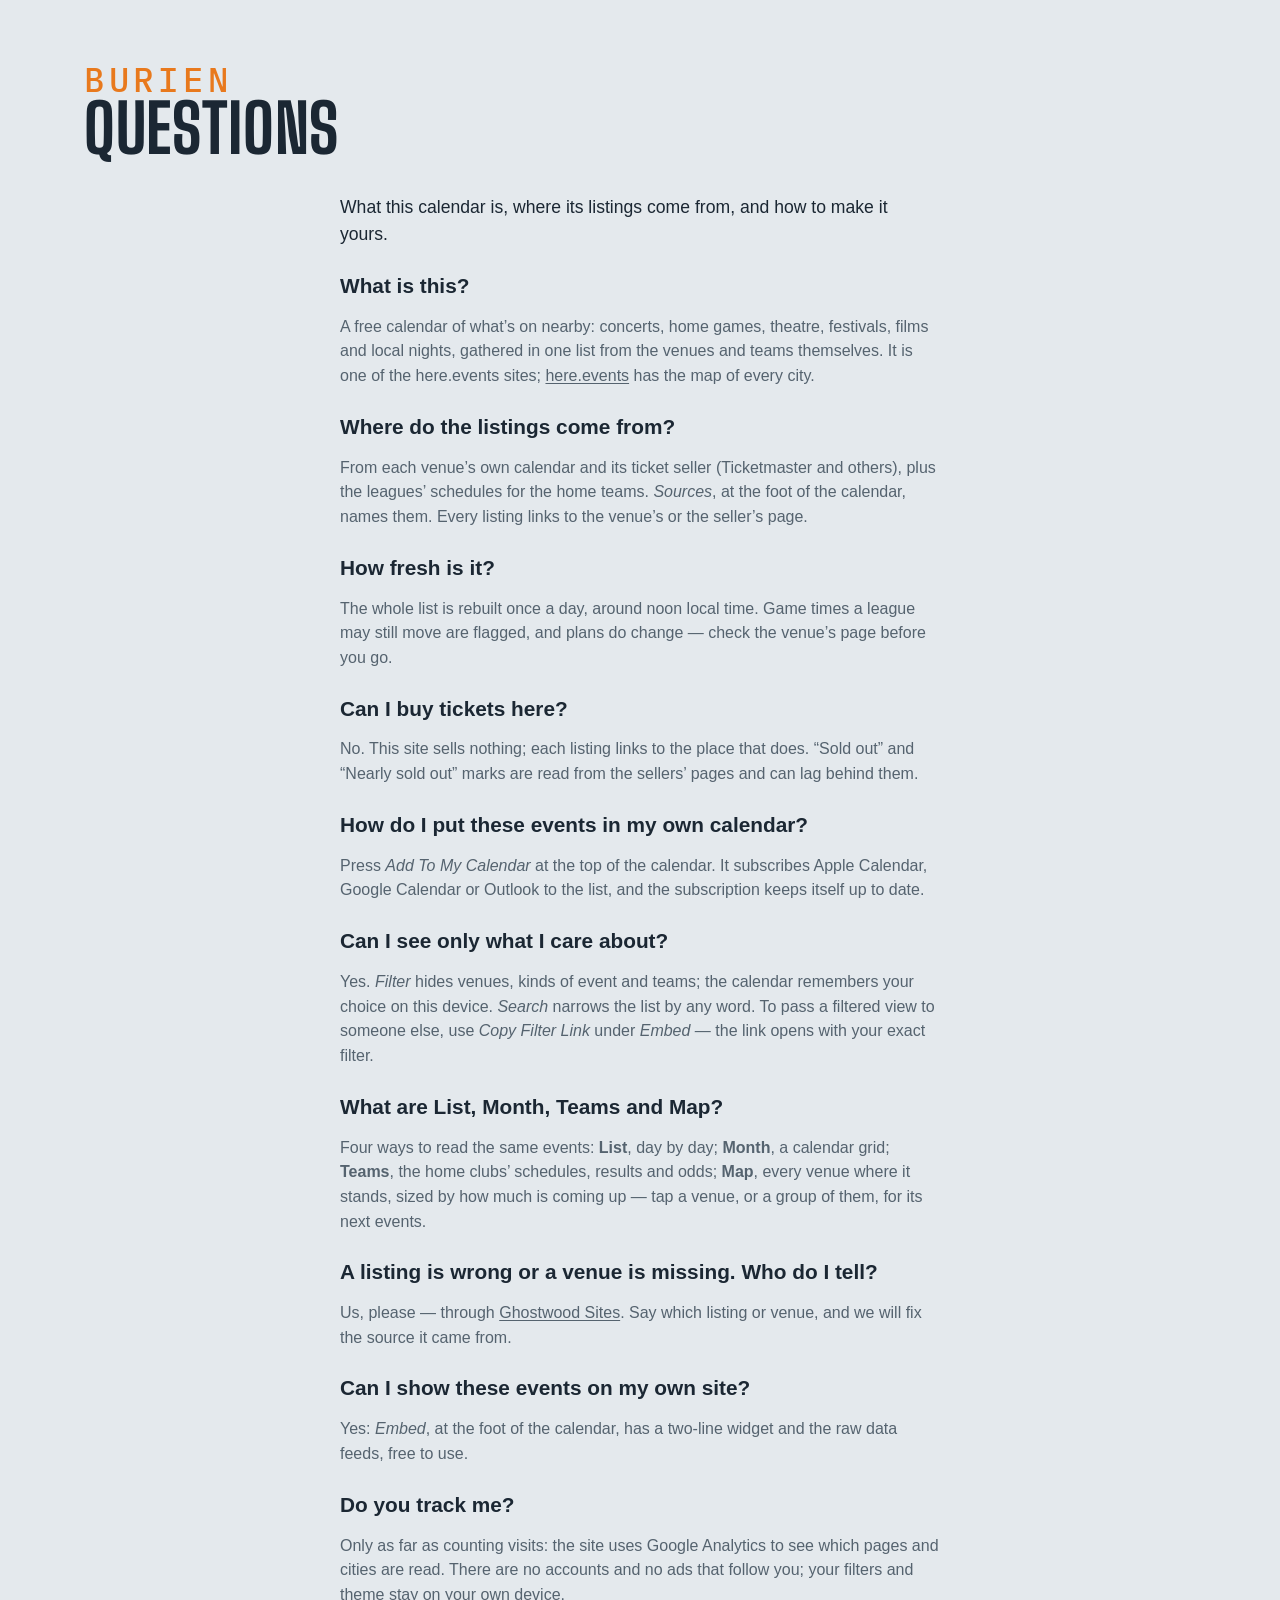
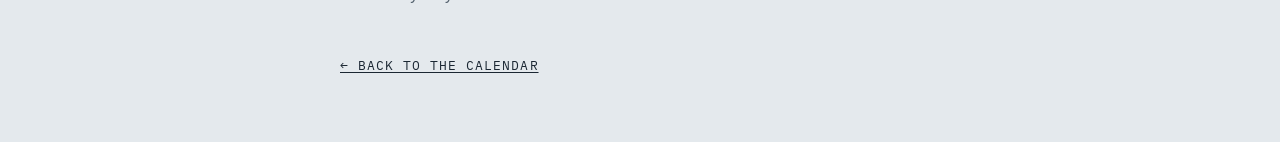
==== site/faq.html @ 34337183 "Shared sync: map grouping, FAQ page, Ticketmaster reads that fail keep the last rows From lqa 2fbcbc" ====
<!DOCTYPE html>
<html lang="en">
<head>
<meta charset="utf-8">
<meta name="viewport" content="width=device-width, initial-scale=1, viewport-fit=cover">
<meta name="theme-color" media="(prefers-color-scheme: light)" content="#edf1f4">
<meta name="theme-color" media="(prefers-color-scheme: dark)" content="#141a20">
<script>
  try {
    var t = localStorage.getItem('lqa-theme');
    var PHONE = '(max-width: 640px), (pointer: coarse) and (max-height: 500px)';
    if ((t === 'light' || t === 'dark') && !matchMedia(PHONE).matches) document.documentElement.dataset.theme = t;
  } catch (e) { /* no storage — system it is */ }
</script>
<title>Questions — here.events</title>
<meta name="description" content="Questions about this events calendar: where the listings come from, how fresh they are, and how to put them in your own calendar.">
<link rel="icon" href="favicon.svg" type="image/svg+xml">
<link rel="preconnect" href="https://fonts.googleapis.com">
<link rel="preconnect" href="https://fonts.gstatic.com" crossorigin>
<link href="https://fonts.googleapis.com/css2?family=Big+Shoulders:opsz,wght@10..72,500;10..72,700&family=IBM+Plex+Mono:wght@400;500&display=swap" rel="stylesheet">
<link rel="stylesheet" href="styles.css?v=__V__">
<script src="city.js?v=__V__"></script>
</head>
<body>

<!-- the Ghostwood Labs mark, drawn once; the masthead and the footer <use> it -->
<svg width="0" height="0" style="position:absolute" aria-hidden="true">
  <symbol id="gw-mark" viewBox="0 0 576 576">
    <g fill="none" stroke="currentColor" stroke-width="24" stroke-linecap="round" stroke-linejoin="round">
      <path d="M300.19 51.03A26 26 0 0 1 275.81 51.03L235.63 29.71A26 26 0 0 0 210.57 30.08L103.63 91.02A26 26 0 0 0 90.5 113.61L90.5 161.4A26 26 0 0 1 77.38 183.98L39.62 205.52A26 26 0 0 0 26.5 228.1L26.5 347.9A26 26 0 0 0 39.62 370.48L77.38 392.02A26 26 0 0 1 90.5 414.6L90.5 462.39A26 26 0 0 0 103.63 484.98L210.57 545.92A26 26 0 0 0 235.63 546.29L275.81 524.97A26 26 0 0 1 300.19 524.97L340.37 546.29A26 26 0 0 0 365.43 545.92L472.37 484.98A26 26 0 0 0 485.5 462.39L485.5 414.6A26 26 0 0 1 498.62 392.02L536.38 370.48A26 26 0 0 0 549.5 347.9L549.5 228.1A26 26 0 0 0 536.38 205.52L498.62 183.98A26 26 0 0 1 485.5 161.4L485.5 113.61A26 26 0 0 0 472.37 91.02L365.43 30.08A26 26 0 0 0 340.37 29.71L300.19 51.03Z"/>
      <path d="M288 57.5L288 177.5"/>
      <path d="M288 518.5L288 403.5"/>
      <path d="M90.5 176.5L144.63 204.58A26 26 0 0 0 169.19 204.26L209.58 181.92A26 26 0 0 0 223 159.17L223 101.5L158.5 137.5"/>
      <path d="M485.5 176.5L431.37 204.58A26 26 0 0 1 406.81 204.26L366.42 181.92A26 26 0 0 1 353 159.17L353 101.5L417.5 137.5"/>
      <path d="M157 211L157 287.5"/>
      <path d="M419 211L419 287.5"/>
      <path d="M90.5 399.5L144.63 371.42A26 26 0 0 1 169.19 371.74L209.58 394.08A26 26 0 0 1 223 416.83L223 474.5L158.5 438.5"/>
      <path d="M485.5 399.5L431.37 371.42A26 26 0 0 0 406.81 371.74L366.42 394.08A26 26 0 0 0 353 416.83L353 474.5L417.5 438.5"/>
      <path d="M26.5 288L92 325.5L92 250.5"/>
      <path d="M549.5 288L484 325.5L484 250.5"/>
    </g>
  </symbol>
</svg>

<!-- The FAQ (Steve, 2026-10-28, queued "creating a FAQ page"): one shared page for
     every city; the city's name comes from its own city.js, so nothing here names a
     place. Styled by .ad-page in styles.css, like Advertise. -->
<header class="masthead">
  <div class="masthead-text">
    <p class="eyebrow" id="faqCity">here.events</p>
    <h1>Questions</h1>
  </div>
</header>
<main class="ad-page faq-page">
  <p class="ad-lead">What this calendar is, where its listings come from, and how to make it yours.</p>

  <h2>What is this?</h2>
  <p>A free calendar of what’s on nearby: concerts, home games, theatre, festivals, films and local nights, gathered in one list from the venues and teams themselves. It is one of the here.events sites; <a href="https://here.events/">here.events</a> has the map of every city.</p>

  <h2>Where do the listings come from?</h2>
  <p>From each venue’s own calendar and its ticket seller (Ticketmaster and others), plus the leagues’ schedules for the home teams. <em>Sources</em>, at the foot of the calendar, names them. Every listing links to the venue’s or the seller’s page.</p>

  <h2>How fresh is it?</h2>
  <p>The whole list is rebuilt once a day, around noon local time. Game times a league may still move are flagged, and plans do change — check the venue’s page before you go.</p>

  <h2>Can I buy tickets here?</h2>
  <p>No. This site sells nothing; each listing links to the place that does. “Sold out” and “Nearly sold out” marks are read from the sellers’ pages and can lag behind them.</p>

  <h2>How do I put these events in my own calendar?</h2>
  <p>Press <em>Add To My Calendar</em> at the top of the calendar. It subscribes Apple Calendar, Google Calendar or Outlook to the list, and the subscription keeps itself up to date.</p>

  <h2>Can I see only what I care about?</h2>
  <p>Yes. <em>Filter</em> hides venues, kinds of event and teams; the calendar remembers your choice on this device. <em>Search</em> narrows the list by any word. To pass a filtered view to someone else, use <em>Copy Filter Link</em> under <em>Embed</em> — the link opens with your exact filter.</p>

  <h2>What are List, Month, Teams and Map?</h2>
  <p>Four ways to read the same events: <strong>List</strong>, day by day; <strong>Month</strong>, a calendar grid; <strong>Teams</strong>, the home clubs’ schedules, results and odds; <strong>Map</strong>, every venue where it stands, sized by how much is coming up — tap a venue, or a group of them, for its next events.</p>

  <h2>A listing is wrong or a venue is missing. Who do I tell?</h2>
  <p>Us, please — through <a href="https://ghostwoodlabs.com/" rel="noopener">Ghostwood Sites</a>. Say which listing or venue, and we will fix the source it came from.</p>

  <h2>Can I show these events on my own site?</h2>
  <p>Yes: <em>Embed</em>, at the foot of the calendar, has a two-line widget and the raw data feeds, free to use.</p>

  <h2>Do you track me?</h2>
  <p>Only as far as counting visits: the site uses Google Analytics to see which pages and cities are read. There are no accounts and no ads that follow you; your filters and theme stay on your own device.</p>

  <a class="ad-back" href="./">← Back to the calendar</a>
</main>
<script>
  // the city's name over the heading, as on its calendar page
  try { var n = window.LQACity && LQACity.name; if (n) { document.getElementById('faqCity').textContent = n; document.title = 'Questions — ' + n + ' Events'; } } catch (e) {}
</script>
</body>
</html>
---- site/styles.css ----
/* Lower Queen Anne Events — overcast-sky palette, marquee display type. */

:root {
  --sky: #e4e9ed;        /* overcast paper (a step down from #edf1f4, Steve 2026-10-12: "a little less glaring") */
  --mist: #f7f9fb;       /* card surface (was pure white) */
  --ink: #1b2733;        /* Puget ink */
  --ink-soft: #55636f;
  --ink-bright: #1b2733; /* the logo: pure white in the dark palette, ink here */
  --line: #c3ccd4;
  --gold: #e8791d;       /* Space Needle "Galaxy Gold" */
  --gold-soft: #fbe9d8;
  /* Color coding is muted (a step back from the pure primaries) and each
     group keeps to its own family so a dot or stripe reads as what it is:
     venues are cool (blue → violet → teal), event types are warm (yellow →
     orange → red → pink). */
  /* venue hues (chips, grid ticks, agenda tags): a sweep from teal through
     blue and violet to magenta, neighbors alternating light and dark */
  /* all three families sit a step back from the pure primaries: the same
     hues, less glare, so the stripes and ticks read after the titles */
  --v-hpac: #6a2e9e; --v-townsq: #2e9e5e; --v-bcc: #2e7f9e; --v-museum: #9e6b2e; --v-tinroom: #9e2e2e; --v-kennedy: #2e4f9e; --v-memorial: #6f9e2e; --v-around: #3e8e8e; --v-desmoines: #9e2e5e; --v-starfire: #2e9e8b; --v-coxpark: #8e8e2e; /* the rooms, one hue each (city.js cssVar): the hall violet, the plaza green, the water teal, the bar red */
  --venue-text: 72%;     /* how much of the venue hue the card's venue label keeps (light mode) */
  --tint: 26%;           /* the venue wash behind a series card (light mode; 13% in the dark palette) */
  --row-a: #f3f6f8; --row-b: #d6dde3; /* the list's rows alternate light and dark grey; only a series keeps its venue's hue (Steve, 2026-10-20) */
  /* event-type hues (calendar ticks, agenda right edge): concerts salmon and
     arts crimson keep clear of the brand orange; movies slate = "quiet" */
  --t-concert: #d9664f;
  --t-sports: #d4b106;
  --t-arts: #b8303f;
  --t-movie: #7a8a99;
  --t-community: #d63f9c;
  --t-expo: #2a9d8f;      /* conventions & expos: turquoise, the one hue the types didn't use */
  --t-bar: #c28a12;       /* bar nights: amber, an ale between the sports yellow and concert salmon */
  --alert: #e02b26;       /* cancelled / postponed notes: plain bright red */
  --barh-base: 3.4rem;   /* the pinned filter bar's height (chips 2.25rem + padding) */
  --titleh: 1.7rem;      /* the bar's title line (1.2rem + .5rem gap), added while scrolled */
  --barh: var(--barh-base); /* what the sticky things below the bar offset by */
  --rule: color-mix(in srgb, var(--line), var(--ink-soft)); /* list dividers: a step brighter than --line */
  /* the scorebug (the live game block, .tf-bug): a light panel in this theme, the broadcast's charcoal in the dark one (Steve, 2026-10-12: the charcoal panel on the light card looked bad) */
  --bug-bg: #f9fafb; --bug-frame: #c9d2da; --bug-ink: #1b2733; --bug-soft: #55636f; --bug-dim: #7c8894; --bug-rowline: #d5dce3; --bug-off: #b3bcc5; --bug-muted: #6b7784; --bug-score-bg: #ffffff; --bug-shadow: rgba(15, 25, 35, .10); --bug-redzone: #c8261f;
  --bug-bw: 1px; --frame: var(--line); --frame-w: 1px; /* the game block's frame and the bug's rules: hairlines in the card's line colour here, the 2px broadcast frame in the dark theme (Steve, 2026-10-12: "soften … the borders in general") */
  --cell-mix: 22%; --cell-ink: var(--ink); --cell-bar: 4px; --cell-shadow: none; /* the bug's team cells: a wash of the club colour with a bar of it at the left and ink type, instead of the solid cell ("soften the colors here") */
  --tick-mix: var(--ink); --tick-pct: 65%; /* the refresh countdown ring: the club's colour mixed toward ink here, toward white on the dark ground (the mix itself is written in the .tf-refresh rule: a token holding var(--team-2) would resolve here on :root, where no club colour exists, and come out empty) */
  --dot: color-mix(in srgb, var(--ink-soft) 40%, transparent); /* the dotted underline under the watch strip's links */
  --display: "Big Shoulders", "Arial Narrow", sans-serif;
  --body: -apple-system, BlinkMacSystemFont, "Segoe UI", "Helvetica Neue", sans-serif;
  --mono: "IBM Plex Mono", ui-monospace, Menlo, monospace;
}
/* Dark palette. Applies when the system prefers dark and the visitor hasn't
   picked Light, or whenever they've picked Dark (the toggle sets
   data-theme on <html>; "system" leaves it unset). The two blocks must
   stay identical — CSS has no way to give one ruleset two unrelated
   conditions. */
@media (prefers-color-scheme: dark) {
  :root:not([data-theme="light"]) {
    color-scheme: dark;
    --sky: #141a20; --mist: #1d252e; --ink: #e8edf1; --ink-soft: #9aa7b2; --ink-bright: #ffffff;
    --line: #333f4a; --gold: #f08a33; --gold-soft: #3a2a1a;
    --v-hpac: #b486ea; --v-townsq: #86eab4; --v-bcc: #86d9ea; --v-museum: #eabc86; --v-tinroom: #ea8686; --v-kennedy: #86a3ea; --v-memorial: #c0ea86; --v-around: #8ee0e0; --v-desmoines: #ea86b4; --v-starfire: #86ead9; --v-coxpark: #e0e086;
    --venue-text: 100%; --tint: 13%;
    --row-a: #1e252c; --row-b: #2c343c;
    --t-concert: #f0806a; --t-sports: #f2d21b; --t-arts: #d63a4f;
    --t-movie: #8b9db0; --t-community: #e660a8; --t-expo: #4fd1c5; --t-bar: #e3ad3c; --alert: #ff4b3e;
    --bug-bg: #2b2d30; --bug-frame: #c9cdd2; --bug-ink: #f4f4f4; --bug-soft: #d5d8dc; --bug-dim: #b9bec4; --bug-rowline: #5c6167; --bug-off: #6a6d72; --bug-muted: #4a4f56; --bug-score-bg: #fafafa; --bug-shadow: rgba(0, 0, 0, .35); --bug-redzone: #ff7b7b;
  --bug-bw: 2px; --frame: var(--ink-soft); --frame-w: 2px; --cell-mix: 100%; --cell-ink: #fff; --cell-bar: 0px; --cell-shadow: 0 1px 2px rgba(0, 0, 0, .5);
    --bug-bw: 2px; --frame: var(--ink-soft); --frame-w: 2px; --cell-mix: 100%; --cell-ink: #fff; --cell-bar: 0px; --cell-shadow: 0 1px 2px rgba(0, 0, 0, .5);
    --tick-mix: white; --tick-pct: 45%;
    --dot: color-mix(in srgb, var(--ink-soft) 60%, transparent);
  }
}
:root[data-theme="dark"] {
  color-scheme: dark;
  --sky: #141a20; --mist: #1d252e; --ink: #e8edf1; --ink-soft: #9aa7b2; --ink-bright: #ffffff;
  --line: #333f4a; --gold: #f08a33; --gold-soft: #3a2a1a;
  --v-hpac: #b486ea; --v-townsq: #86eab4; --v-bcc: #86d9ea; --v-museum: #eabc86; --v-tinroom: #ea8686; --v-kennedy: #86a3ea; --v-memorial: #c0ea86; --v-around: #8ee0e0; --v-desmoines: #ea86b4; --v-starfire: #86ead9; --v-coxpark: #e0e086;
  --venue-text: 100%; --tint: 13%;
  --row-a: #1e252c; --row-b: #2c343c;
  --t-concert: #f0806a; --t-sports: #f2d21b; --t-arts: #d63a4f;
  --t-movie: #8b9db0; --t-community: #e660a8; --t-expo: #4fd1c5; --t-bar: #e3ad3c; --alert: #ff4b3e;
  --bug-bg: #2b2d30; --bug-frame: #c9cdd2; --bug-ink: #f4f4f4; --bug-soft: #d5d8dc; --bug-dim: #b9bec4; --bug-rowline: #5c6167; --bug-off: #6a6d72; --bug-muted: #4a4f56; --bug-score-bg: #fafafa; --bug-shadow: rgba(0, 0, 0, .35); --bug-redzone: #ff7b7b;
  --tick-mix: white; --tick-pct: 45%;
  --dot: color-mix(in srgb, var(--ink-soft) 60%, transparent);
}
:root[data-theme="light"] { color-scheme: light; }

* { box-sizing: border-box; }
html { scroll-behavior: smooth; overflow-x: clip; } /* clip: the footer bleeds to the viewport edges */
@media (prefers-reduced-motion: reduce) { html { scroll-behavior: auto; } }
/* the page is 62rem wide, and steps wider on big screens so event names
   get a single line: the calendar column is fixed, so all of the extra
   width goes to the cards (the footer line follows) */
:root { --pagew: 62rem; }
@media (min-width: 1180px) { :root { --pagew: 72rem; } }
@media (min-width: 1360px) { :root { --pagew: 80rem; } }
body {
  /* no bottom padding: the sticky footer is the page's last thing, and any
     padding here would show as a blank band under it once the list is short.
     A column flex at least a viewport tall, so a short page (the Teams view
     with one team) still puts the footer at the bottom edge */
  display: flex; flex-direction: column; min-height: 100vh; min-height: 100dvh;
  margin: 0 auto; padding: 0 1.25rem; max-width: var(--pagew);
  background: var(--sky); color: var(--ink);
  font: 16px/1.55 var(--body);
}
/* flex items refuse to shrink below their content's minimum width, so one
   unwrappable line (a TV listing, the compact bar's title) would push a whole
   section past a phone's edge; let them shrink like blocks */
body > * { min-width: 0; }
a { color: inherit; text-underline-offset: 2px; }
:focus-visible { outline: 2px solid var(--ink-soft); outline-offset: 2px; }

/* ---- masthead ---- */
.masthead {
  display: flex; flex-wrap: wrap; gap: 1.5rem; align-items: flex-end;
  justify-content: space-between; padding: 2.5rem 0 1rem;
}
.eyebrow {
  font-family: var(--mono); font-size: .8rem; letter-spacing: .12em;
  text-transform: uppercase; color: var(--gold); margin: 0 0 .3rem;
}
h1 {
  font-family: var(--display); font-weight: 700; font-size: clamp(2.6rem, 7vw, 4.2rem);
  line-height: .92; text-transform: uppercase; letter-spacing: .01em; margin: 0;
}
.masthead-text { min-width: 0; max-width: 100%; } /* a flex item would grow to its widest line and push past a phone's edge */
/* "More Cities" (See All until 2026-10-13, Other Places until 2026-10-18): the pill before the theme pill, to the same map (Steve, 2026-10-12); in the pinned bar the chip's text folds away and the map glyph stays */
/* Add To My Calendar: the first of the masthead's tools (Steve, 2026-10-26, "should move here" — beside More Cities; in the bar from 2026-09-16 until then), sized like the More Cities pill beside it */
.masthead-tools #subscribeBtn { order: 3; display: inline-flex; align-items: center; gap: .45rem; min-height: calc(1.7rem + 8px); padding: 0 .95em; }
.masthead-tools #subscribeBtn svg { width: 1rem; height: 1rem; flex: none; }
.masthead-tools #subscribeBtn:hover { border-color: var(--ink-soft); }
.bar-title .masthead-tools #subscribeBtn { min-height: 1.7rem; padding: 0 .5em; } /* icon-only in the title line, like the pill (the label rule is .bar-title .masthead-tools .chip span) */
.masthead-tools .see-all { order: 4; display: inline-flex; align-items: center; gap: .45rem; min-height: calc(1.7rem + 8px); padding: 0 .95em; text-decoration: none; }
.masthead-tools .see-all svg { width: 1rem; height: 1rem; fill: none; stroke: currentColor; stroke-width: 1.6; stroke-linejoin: round; stroke-linecap: round; }
.masthead-tools .see-all:hover { border-color: var(--ink-soft); }
.bar-title .masthead-tools .see-all { min-height: 1.7rem; padding: 0 .5em; }
/* the mark and the name as one thing: the mark stretches to the text's
   height (eyebrow + title) and keeps square, in the footer mark's white */
.masthead { --mast-title: clamp(2.6rem, 7vw, 4.2rem); } /* the title's size; the eyebrow and the mark are cut from it */
.masthead h1 { font-size: var(--mast-title); }
/* the picture (Steve, 2026-09-21: line art, the Needle's crown the focus):
   the top of the Space Needle from the Highsmith aerial, traced to single
   smooth lines at build (a gradient-magnitude pass over the photo, see the
   memory note), a 4.5:1 window from the spire tip to the Queen Anne treeline
   with the Needle centred and the Cascades ridge behind
   (design/lqa-masthead-lines-gen.py). The
   drawing is a luminance mask (masthead-lines.png, white = line) over a box
   of ink, so the lines are the palette's own ink in either theme. A band
   behind the masthead, the Needle toward the right, dissolving into the page
   on every side — no hard edge where the art stops (Steve, 2026-09-21) */
.masthead { min-height: 11rem; overflow: hidden; isolation: isolate; } /* a slim band (Steve, 2026-09-20: minimal) */
.masthead-photo { /* the drawing fills the gap between the name and the theme pill (Steve, 2026-10-05: "in all the modes try to make it fill this space"): a flex item between them, as tall as the band (the negative margins reach over the band's padding) */
  order: 1; flex: 1 1 0; align-self: stretch; min-width: 0; z-index: -1;
  margin: -2.5rem 0 -1rem; pointer-events: none;
  background: #fff; opacity: .9; /* white lines on the dark palette, black on the light one (Steve: "white and black with antialiasing") */
  -webkit-mask-image: url(masthead-lines.png), linear-gradient(to right, transparent 0%, #000 10%, #000 92%, transparent 100%), linear-gradient(to bottom, #000 0%, #000 58%, transparent 100%);
  mask-image: url(masthead-lines.png), linear-gradient(to right, transparent 0%, #000 10%, #000 92%, transparent 100%), linear-gradient(to bottom, #000 0%, #000 58%, transparent 100%);
  -webkit-mask-size: auto 100%, 100% 100%, 100% 100%; mask-size: auto 100%, 100% 100%, 100% 100%; /* the drawing at the band's height, however wide the gap: the Needle stays whole, the ridge beside it shows as far as the gap allows */
  -webkit-mask-position: 50% 0%, 0 0, 0 0; mask-position: 50% 0%, 0 0, 0 0; /* the Needle is at the drawing's centre, so its spire is the centre of the gap at every width (Steve, 2026-10-05: "make the center the top of the needle") */
  -webkit-mask-repeat: no-repeat; mask-repeat: no-repeat;
  mask-mode: luminance, alpha, alpha;
  -webkit-mask-composite: source-in; mask-composite: intersect;
}
.masthead-tools { order: 2; }
:root[data-theme="light"] .masthead-photo { background: #000; opacity: .7; }
@media (prefers-color-scheme: light) { :root:not([data-theme="dark"]) .masthead-photo { background: #000; opacity: .7; } }
.masthead-text { position: relative; }
.masthead .eyebrow { font-size: calc(var(--mast-title) * .5); font-weight: 500; letter-spacing: .14em; margin-bottom: .1rem; line-height: 1; } /* "Seattle": half the title's size (Steve, 2026-09-16: twice the quarter it was), a shade bolder */
/* the masthead's tools (Steve, 2026-09-14): Add To My Calendar (back here
   2026-10-26), the More Cities pill and the theme pill at the masthead's
   right end — the bar below keeps its room for the switch, filters, search,
   the clubs and the season calendar chip */
.masthead { position: relative; }
.masthead-tools { display: flex; align-items: center; gap: .6rem; flex: none; margin-left: auto; }
.sub { color: var(--ink-soft); max-width: 34rem; margin: .8rem 0 0; }

.updated { /* the "Updated …" stamp: an eyebrow line under the title, spaced like the one above it */
  margin: .3rem 0 0; min-height: 1em;
}
/* Solid-ink pill with the page background as its text — a dark pill in
   light mode, a light one in dark — softened on hover (the event sheet's
   Tickets button). */
.btn-cal {
  display: inline-flex; align-items: center; gap: .55em; margin: auto 0;
  font: 600 1rem/1 var(--body); color: var(--sky); background: var(--ink);
  border: 0; border-radius: 999px; padding: .85em 1.4em .85em 1.15em; cursor: pointer;
  transition: background .15s, color .15s;
}
.btn-cal svg { width: 1.15em; height: 1.15em; flex: none; }
.btn-cal:hover { background: var(--ink-soft); color: var(--sky); }
/* the subscribe pop: app.js placeSubscribePop fixes it under the masthead's
   Add To My Calendar button (right edges aligned); these are the fallback
   position and the look */
.pop {
  position: absolute; right: 0; top: calc(100% + 1.1rem); z-index: 10;
  width: min(18rem, 100%); background: var(--mist); border: 1px solid var(--line);
  border-radius: 8px; padding: 1rem 1.1rem; box-shadow: 0 8px 28px rgba(15, 25, 35, .18);
  font-size: .92rem;
}
.pop p { margin: 0 0 .6rem; }
.pop > :last-child { margin-bottom: 0; }
/* everything in the pop sits on one centre line: the checkbox row, the
   three named calendar tiles, the QR / Copy Link chips, then the note */
.pop-tiles { display: grid; grid-template-columns: repeat(3, 4.6rem); justify-content: center; gap: .6rem; margin: 0 0 .7rem; }
.pop-tools { display: flex; justify-content: center; gap: .5rem; margin: 0 0 .9rem; }
.pop-tools .chip { display: inline-flex; align-items: center; gap: .4rem; text-decoration: none; padding: .45em .85em; }
.pop-tools .chip svg { width: 1rem; height: 1rem; flex: none; color: var(--gold); }
.pop-tools .chip:hover { border-color: var(--ink-soft); }
/* Copy Link: a check replaces the icon for a moment after copying */
.pop-tools .chip.is-done svg { display: none; }
.pop-tools .chip.is-done::before { content: "✓"; font-weight: 700; line-height: 1; }
.qr-panel { text-align: center; margin-bottom: .6rem; }
#qrImg {
  display: inline-block; width: 170px; height: 170px;
  background: #fff; padding: 6px; border-radius: 8px;
}
#qrImg svg { display: block; width: 100%; height: 100%; }
/* a tile: the service's icon over its name */
.tile {
  display: grid; justify-items: center; gap: .4rem;
  padding: .6rem .3rem .5rem; border: 1px solid var(--line); border-radius: 10px;
  background: var(--sky); text-decoration: none; color: var(--ink-soft);
}
.tile-logo { width: 2.4rem; height: 2.4rem; border-radius: 8px; object-fit: contain; }
.tile span { font-family: var(--mono); font-size: .62rem; text-transform: uppercase; letter-spacing: .08em; line-height: 1; }
.tile:hover { border-color: var(--ink-soft); color: var(--ink); }
/* ---- filter bar: one row of matching chips ---- */
/* Funnel (filters), Reset, Copy link, Add To Calendar, then the theme toggle
   at the right end. position: relative makes the bar the box the subscribe
   pop hangs from. */
.filterbar {
  display: flex; flex-wrap: nowrap; gap: .6rem; align-items: center;
  margin: .75rem 0 0; position: relative;
}
.filterbar > * { flex-shrink: 0; }
.filterbar .chip {
  display: inline-flex; align-items: center; gap: .45rem; min-height: 2.25rem;
  position: relative; /* for the visually-hidden labels in .is-tight */
}
.filterbar .chip svg { width: 1rem; height: 1rem; flex: none; }
.filterbar .chip:not(:disabled):hover { border-color: var(--ink-soft); }
/* the funnel's chevron is the panel's open/closed indicator. Its outline is
   deliberately the same whether or not a filter is active — Reset lighting
   up is the "something's filtered" signal. */
/* The bar can't wrap. When its content wouldn't fit — app.js measures and
   sets .is-tight — the view switch's words go (see .view-toggle); the labeled
   Add To My Calendar chip that used to shed its label here left the bar for
   the masthead 2026-10-26. */
/* the Teams chip is a switch: solid while its view is on show */
/* the view switch: list | month | home teams, a three-stop pill like the theme's (same rules, .view-toggle) */
.view-toggle[data-active="month"] .theme-knob { left: calc(3px + var(--tt)); }
.view-toggle[data-active="teams"] .theme-knob { left: calc(3px + 2 * var(--tt)); }
.view-toggle button[aria-checked="true"] { color: var(--sky); }
/* while the Teams view is up the agenda's own controls step aside — the
   filters, search, the Today floater, Add To Calendar and the phone's calendar chip */
html.teams-open .search-wrap,
html.teams-open .cal-toggle { display: none; } /* Add To Calendar stays: in Teams mode it offers the club's season feed */
html.teams-open #calToday { display: none; }
.cal-side:not(.is-float) .cal { margin-bottom: 1.6rem; } /* room for the TODAY tab below the docked card */
/* the search box: a chip that takes typing, a magnifier at its right end and
   no placeholder; it gives up width first when the row gets tight */
.filterbar .search-wrap { position: relative; display: flex; flex: 1 1 10rem; min-width: 10rem; max-width: none; } /* the whole of the row's slack (Steve, 2026-10-24, "span the full width"; capped at 28rem from 2026-09-15 until then) */ /* takes whatever room the row has left, never less than a word's worth: the chips drop their labels first (is-tight) */
#searchBox {
  width: 100%; font: 500 .85rem/1 var(--body); color: var(--ink); background: var(--mist);
  border: 1px solid var(--line); border-radius: 999px; padding: .5em 2.4em .5em .95em; min-height: 2.25rem;
  -webkit-appearance: none; appearance: none;
}
#searchBox::-webkit-search-cancel-button { margin-right: .2em; }
/* hover and focus both just brighten the edge — no orange ring on a text box */
#searchBox:hover { border-color: var(--ink-soft); }
#searchBox:focus, #searchBox:focus-visible { outline: none; border-color: var(--ink); }
.search-wrap svg {
  position: absolute; right: .85rem; top: 50%; width: 1rem; height: 1rem;
  transform: translateY(-50%); color: var(--ink-soft); pointer-events: none;
}
/* Right end of the bar, left to right: the calendar chip (narrow layouts
   only), then the season calendar chip (DOM order keeps the chips together;
   flex order places them); the search box grows to fill the gap before them.
   Add To My Calendar was the bar's last chip from 2026-09-16 to 2026-10-26. */
#calToggle { order: 2; }
#viewToggle { order: -1; } /* the view switch leads the bar in either mode (Steve, 2026-09-14) */
/* light / dark: a two-stop pill at the bar's right end, the ink knob
   sliding under the stop in effect (the system's side until a click) */
.theme-toggle {
  position: relative; display: inline-flex; order: 5;
  padding: 3px; border: 1px solid var(--line); border-radius: 999px; background: var(--mist);
}
.theme-toggle { --tt: 2rem; cursor: pointer; } /* stop width — wider on phones for the tap target; the rim and the knob are click targets too (a press anywhere steps the pill) */
.theme-toggle button {
  position: relative; z-index: 1; width: var(--tt); height: 1.7rem; cursor: pointer;
  background: none; border: 0; padding: 0; color: var(--ink-soft); border-radius: 999px;
  display: grid; place-items: center;
}
.theme-toggle button svg { width: 1rem; height: 1rem; }
.theme-toggle button[aria-checked="true"] { color: var(--sky); } /* still a click target: any stop flips */
.theme-toggle button:not([aria-checked="true"]):hover { color: var(--ink); }
.theme-knob {
  position: absolute; top: 3px; left: 3px; width: var(--tt); height: calc(100% - 6px);
  border-radius: 999px; background: var(--ink); transition: left .18s; /* ink knob, page-colored icon — like a checked box */
}
.theme-toggle[data-active="dark"] .theme-knob { left: calc(3px + var(--tt)); }
.theme-toggle[data-active="system"] .theme-knob { left: calc(3px + 2 * var(--tt)); }
@media (prefers-reduced-motion: reduce) { .theme-knob { transition: none; } }
/* the view stops carry their words — List · Month · Teams — while the bar has room (Steve, 2026-10-24,
   "span the full width … display text for the icons if there is space"; Kona first, every city the same day):
   is-tight (app.js fitFilterBar / fitTeamStrip) drops them back to icons, and the ink knob is measured under
   the lit stop by app.js placeKnob (--knob-x/--knob-w), whatever its width. After the .theme-toggle rules so
   width: auto wins. */
.view-toggle button { width: auto; min-width: var(--tt); padding: 0 .7rem 0 .55rem; gap: .4rem; display: inline-flex; align-items: center; justify-content: center; }
.view-toggle .vt-label { font: 500 .8rem/1 var(--body); letter-spacing: .01em; white-space: nowrap; }
.filterbar.is-tight .view-toggle button { padding: 0; width: var(--tt); }
.filterbar.is-tight .vt-label { display: none; }
.view-toggle[data-active] .theme-knob { left: var(--knob-x, 3px); width: var(--knob-w, var(--tt)); transition: left .18s, width .18s; }
@media (prefers-reduced-motion: reduce) { .view-toggle[data-active] .theme-knob { transition: none; } }
/* the Filter button rides at the end of the view pill, past a hairline, in every mode (Steve, 2026-10-24,
   "for all sites, and modes combine these"): icon + word like the stops, the word going with is-tight; while
   the panel is open it wears the ink like a knob of its own. It is not a stop: the knob never moves to it. */
.view-toggle .vt-filter { width: auto; min-width: var(--tt); padding: 0 .7rem 0 .55rem; } /* a stop like the others — no divider (Steve, 2026-10-24: "vert lines should be consistent") */
.filterbar.is-tight .view-toggle .vt-filter { width: auto; padding: 0 .35rem 0 .4rem; }
.view-toggle .vt-filter[aria-expanded="true"], .view-toggle .vt-filter[aria-expanded="true"]:hover { background: var(--ink); color: var(--sky); border-radius: 999px; }
/* the bar stays pinned at the top while the list scrolls (--barh is its
   height — the month dividers and the calendar strip stick just below it);
   the panel floats open under it, over the content, which stays put */
.filter-area {
  position: sticky; top: 0; z-index: 30; background: var(--sky);
  padding: .55rem 0 .6rem; margin-top: .2rem;
}
.filter-area .filterbar { margin: 0; }
/* the pinned bar's title: one slim line above the chips in the masthead's
   face, shown once the masthead itself has scrolled off; --titleh is what
   it adds to the bar, and html.is-scrolled adds that to --barh */
.bar-title { /* one size for all three parts */
  display: flex; align-items: baseline; gap: .9rem; white-space: nowrap;
  font-family: var(--display); font-weight: 700; font-size: 1.1rem; line-height: 1.2rem;
  text-transform: uppercase; letter-spacing: .02em; margin: 0 0 .5rem;
}
.bar-title[hidden] { display: none; } /* an author display beats the UA [hidden] rule */
.eyebrow[hidden], .bar-eyebrow[hidden] { display: none; } /* an empty eyebrow (a city with no neighbourhood) takes no room */
.bar-name { min-width: 0; overflow: hidden; text-overflow: ellipsis; } /* the title gives way first */
.bar-eyebrow { /* "Seattle" and "Updated …" in the masthead's eyebrow face */
  flex: none; font-family: var(--mono); font-weight: 400; letter-spacing: .08em; color: var(--gold);
}
#barUpdated { display: none; } /* the stamp is the footer's alone (Steve, 2026-09-16) */
html.is-scrolled { --titleh: 2.2rem; --barh: calc(var(--barh-base) + var(--titleh)); } /* the title line carries the masthead's tools while scrolled (app.js markStuck moves them): 1.7rem chips + the .5rem gap */
/* the tools in the title line: icon-only chips a size down, the theme pill scaled to match, at the line's right end (the pop still hangs from the bar below) */
.bar-title .masthead-tools { align-self: center; margin-left: auto; gap: .4rem; }
.bar-title .masthead-tools .chip { min-height: 1.7rem; padding: .2em .5em; }
.bar-title .masthead-tools .chip span { position: absolute; width: 1px; height: 1px; overflow: hidden; clip: rect(0 0 0 0); white-space: nowrap; }
.bar-title .masthead-tools .chip svg { width: 1rem; height: 1rem; }
.bar-title .theme-toggle { zoom: .8; }
.filter-panel {
  position: absolute; left: 0; right: 0; top: calc(100% + .5rem); z-index: 20;
  background: var(--mist); border: 1px solid var(--line);
  border-radius: 10px; padding: 1rem 1.1rem;
  box-shadow: 0 12px 36px rgba(0, 0, 0, .3);
  max-height: calc(100vh - 8rem); max-height: calc(100dvh - 8rem); overflow-y: auto;
}
/* Kayak-style panel: columns of checkbox rows, Select all | Clear all links
   per group, an "only" link on hover, and an event count on the right. */
/* the groups sit in columns with a rule between them (a rule above, on
   phones, where they stack) */
.fp-cols { display: grid; grid-template-columns: repeat(auto-fit, minmax(18rem, 1fr)); gap: 1.25rem 0; } /* wide enough that no name wraps; tablets get two columns */
.fp-group { padding: 0 1.25rem; min-width: 0; } /* columns share the width evenly; a long name clips with an ellipsis rather than pushing the next column out of the panel (2026-10-18, the neighbourhood rows) */
.fp-group:first-child { padding-left: 0; }
.fp-group:last-child { padding-right: 0; }
.fp-group + .fp-group { border-left: 1px solid var(--line); }
@media (max-width: 640px) {
  .fp-group { padding: 0; }
  .fp-group + .fp-group { border-left: 0; border-top: 1px solid var(--line); padding-top: 1.1rem; }
}
/* top row: preset chips (the lit one matches the current state) with the
   Sold Out and Holidays switches pushed to the right. They are switches, not
   allow boxes like the rows below (one narrows the list, one adds days), so
   they wear a pill-and-knob face instead of the tick box */
.fp-switch { position: relative; display: flex; align-items: center; gap: .5rem; cursor: pointer; }
.fp-switch input { position: absolute; opacity: 0; width: 1px; height: 1px; }
.sw {
  flex: none; width: 2rem; height: 1.15rem; position: relative;
  border: 1.5px solid var(--ink-soft); border-radius: 1rem; background: var(--mist);
  transition: background .15s, border-color .15s;
}
.sw::after {
  content: ""; position: absolute; top: .1rem; left: .1rem; width: .75rem; height: .75rem;
  border-radius: 50%; background: var(--ink-soft); transition: transform .15s, background .15s;
}
.fp-switch input:checked + .sw { background: var(--ink); border-color: var(--ink); }
.fp-switch input:checked + .sw::after { transform: translateX(.85rem); background: var(--mist); }
.fp-switch:hover .sw { border-color: var(--ink); }
.fp-switch input:focus-visible + .sw { outline: 2px solid var(--ink-soft); outline-offset: 2px; }
.fp-top { display: flex; align-items: center; gap: 1rem; padding: 0 1.25rem; margin: 0 0 1.1rem; }
/* one row that scrolls sideways at every width, never wraps (Steve,
   2026-09-22); a right-edge fade (.is-more-right, app.js presetEdge) says
   more chips sit beyond the edge and lifts once scrolled to the end */
.fp-presets { display: flex; flex-wrap: nowrap; align-items: center; gap: .4rem; flex: 1; min-width: 0; overflow-x: auto; scrollbar-width: none; padding: 2px 0; scroll-padding: 0 1rem; }
.fp-presets::-webkit-scrollbar { display: none; }
.fp-presets.is-more-right { -webkit-mask-image: linear-gradient(to right, #000 calc(100% - 2.6rem), transparent); mask-image: linear-gradient(to right, #000 calc(100% - 2.6rem), transparent); }
.fp-preset { flex: none; }
.fp-soldout { margin-left: auto; white-space: nowrap; flex: none; }
.fp-holidays { white-space: nowrap; flex: none; }
.fp-preset { font-size: .8rem; padding: .4em .85em; min-height: 2rem; }
.fp-preset:hover { border-color: var(--ink-soft); }
.fp-preset.is-on { background: var(--ink); color: var(--sky); border-color: var(--ink); }
.fp-group h3 {
  white-space: nowrap; /* never wraps (Steve, 2026-09-22) */
  font-family: var(--mono); font-size: .68rem; text-transform: uppercase;
  letter-spacing: .1em; color: var(--ink); margin: 0 0 .35rem; font-weight: 700; /* bold, ink (Steve, 2026-09-22) */
  display: flex; align-items: baseline; gap: .6rem;
}
/* All · None at the heading's right end: plain words in the heading's own face, not chips */
.fp-allnone { margin-left: auto; display: inline-flex; align-items: baseline; gap: .35rem; font-weight: 500; color: var(--ink-soft); } /* the links stay quiet next to the bold title */
.fp-allnone i { font-style: normal; opacity: .6; }
.fp-set { font: inherit; letter-spacing: inherit; text-transform: inherit; color: var(--ink-soft); background: none; border: 0; padding: 0; cursor: pointer; text-decoration: underline; text-decoration-color: color-mix(in srgb, var(--ink-soft) 50%, transparent); text-underline-offset: 2px; }
.fp-set:hover { color: var(--ink); text-decoration-color: currentColor; }
.fp-list { display: flex; flex-direction: column; }
.fp-list + h3 { margin-top: 1rem; } /* a second group stacked in the same column */
.fp-list[hidden] + h3 { margin-top: 0; } /* a group folded away leaves the next heading level with the other columns' */
.fp-row { display: flex; align-items: center; gap: .5rem; padding: .3rem .35rem; border-radius: 6px; }
.fp-row:hover { background: var(--sky); }
.fp-check { position: relative; display: flex; align-items: center; gap: .6rem; cursor: pointer; min-width: 0; }
/* the Show | Hide pair at the row's end (Steve, 2026-09-22, third pass):
   two small words joined into one pill. Neither lit = no preference; the
   lit one is ink. Hide lit strikes the row's name */
.fp-seg { flex: none; display: inline-flex; margin-left: auto; border: 1.5px solid var(--line); border-radius: 999px; background: var(--mist); overflow: hidden; }
.fp-seg-b {
  font: inherit; font-size: .68rem; line-height: 1; letter-spacing: .02em; color: var(--ink-soft);
  background: none; border: 0; padding: .28rem .55rem; margin: 0; cursor: pointer;
}
.fp-seg-b + .fp-seg-b { border-left: 1.5px solid var(--line); }
.fp-seg-b:hover { color: var(--ink); background: color-mix(in srgb, var(--ink) 8%, transparent); }
.fp-seg-b[aria-pressed="true"] { color: var(--mist); background: var(--ink); }
.fp-seg-b:focus-visible { outline: 2px solid var(--ink-soft); outline-offset: 2px; }
.fp-check:hover .fp-name { color: var(--ink); }
.fp-name { font-size: .88rem; display: flex; align-items: center; gap: .45rem; white-space: nowrap; min-width: 0; }
.fp-name > * { overflow: hidden; text-overflow: ellipsis; } /* never wraps; a too-narrow column clips with an ellipsis */
.fp-name a { text-decoration-color: var(--line); }
.fp-name a:hover { text-decoration-color: var(--ink-soft); }
.fp-row:has(.fp-seg[data-mode="ex"]) .fp-name { opacity: .55; } /* a hidden row reads dimmed — the colour change alone, no strike-through (Steve, 2026-10-05) */
/* a city-wide site folds its column by neighbourhood (seattle-events, 2026-10-18): the neighbourhood's row carries a chevron that
   opens the rooms under it, indented behind a hairline; its Show | Hide pair works every room at once */
.fp-hood .fp-name { font-weight: 600; }
.fp-fold { flex: none; width: 1.15rem; height: 1.15rem; display: inline-flex; align-items: center; justify-content: center; border: 0; border-radius: 4px; background: none; padding: 0; margin: 0 -.1rem 0 -.2rem; color: var(--ink-soft); cursor: pointer; }
.fp-fold:hover { color: var(--ink); background: color-mix(in srgb, var(--ink) 8%, transparent); }
.fp-fold svg { width: .72rem; height: .72rem; transition: transform .15s; }
.fp-fold[aria-expanded="true"] svg { transform: rotate(90deg); }
.fp-sub { display: flex; flex-direction: column; margin: 0 0 .25rem 1rem; padding-left: .3rem; border-left: 1px solid var(--line); }
.fp-sub[hidden] { display: none; }
.fp-tail .fp-name { color: var(--ink-soft); font-style: italic; } /* the "More rooms" row at a group's foot: the rooms the usual view hides, folded (2026-10-18) */
.fp-tail:has(.fp-seg[data-mode="ex"]) .fp-name { opacity: 1; } /* it is usually all-Hide; dimming it too would make it vanish */
/* three groups — the two venue lists (Lower Queen Anne the wider), Teams
   (Steve, 2026-09-20; Capacity rows dropped 2026-09-22) */
@media (min-width: 641px) and (max-width: 899px) { .fp-tree .fp-cols { grid-template-columns: 1.1fr 1fr; } .fp-tree .fp-group:nth-child(3) { grid-column: 1; border-left: 0; padding-left: 0; padding-right: 1.25rem; border-top: 1px solid var(--line); padding-top: 1rem; margin-top: -.25rem; } } /* tablets: two columns, Teams under Lower Queen Anne (three squeezed the headings into wraps) */
@media (min-width: 900px) { .fp-tree .fp-cols { grid-template-columns: 1.15fr 1fr 1fr; } .fp-tree { right: auto; width: min(100%, 58rem); } } /* three columns of about twelve rows each (Festivals under Home Teams, 2026-10-05); the panel no wider than they need — it used to run the toolbar's width and stretch the rows across it (Steve: "feel free to shrink the width of the filter pop up") */
.fp-note { font-family: var(--mono); font-size: .66rem; color: var(--ink-soft); letter-spacing: .04em; margin-left: .35rem; } /* a band's seat range after its name */
.chip {
  font: 500 .85rem/1 var(--body); cursor: pointer; border-radius: 999px;
  padding: .5em .95em; background: var(--mist); color: var(--ink);
  border: 1px solid var(--line);
}

/* ---- agenda layout: list + docked mini calendar ---- */
.agenda { margin-top: 1.6rem; }
/* the view note: one plain line above the list while the view is not the
   usual one, the way back at its right (app.js renderViewNote) */
.view-note { display: flex; align-items: center; gap: .8rem; flex-wrap: wrap; margin: 0 0 1.1rem; padding: .55rem .9rem; border: 1px solid var(--line); border-radius: 10px; background: var(--mist); font-size: .88rem; }
.fp-group h3[hidden], .fp-list[hidden] { display: none; } /* a group with no rows in this city folds away with its heading (the flex displays above would otherwise beat [hidden]; Steve, 2026-10-11) */
.view-note[hidden] { display: none; }
.view-note .chip { margin-left: auto; font-size: .78rem; padding: .3em .75em; min-height: 1.9rem; }
/* the toast: a word above the footer after hiding something from the sheet, with Undo */
.toast { position: fixed; left: 50%; bottom: calc(3.6rem + env(safe-area-inset-bottom)); transform: translateX(-50%); z-index: 40; display: flex; align-items: center; gap: 1rem; padding: .6rem .6rem .6rem 1rem; border-radius: 999px; background: var(--ink); color: var(--sky); font-size: .88rem; box-shadow: 0 12px 36px rgba(0, 0, 0, .35); max-width: calc(100vw - 2rem); }
.toast[hidden] { display: none; }
.toast button { font: 700 .82rem/1 var(--body); color: var(--gold); background: none; border: 1px solid color-mix(in srgb, var(--sky) 35%, transparent); border-radius: 999px; padding: .45em .9em; cursor: pointer; }
.toast button:hover { border-color: var(--sky); }
.agenda, .teams { margin-bottom: 1.5rem; } /* the gap above the footer (its own top margin is auto) */
.agenda-layout {
  display: grid; grid-template-columns: minmax(0, 1fr) 18rem;
  gap: 0 2.5rem; align-items: start;
}
.agenda-layout > ol { grid-column: 1; }
.cal-side { position: sticky; top: calc(var(--barh) + .5rem); grid-column: 2; grid-row: 1; } /* same offset under the bar as the pops */
/* the Add To Calendar pop hangs over the docked calendar (same width, same right edge)
   and is shorter, so the calendar steps out while the pop is open */
.cal-side:not(.is-float) .cal { transition: opacity .15s; }
html.pop-open .cal-side:not(.is-float) .cal { opacity: 0; pointer-events: none; }
/* Below the page's full width (62rem + padding) the calendar never docks —
   beside the list it would squeeze the cards to a sliver — so from here
   down it floats over the list instead. */
@media (max-width: 1023px) {
  .agenda-layout { display: flex; flex-direction: column; }
  /* the grid's align-items: start carries over; the strip must span the
     column or it shrinks to its content (it has none, so its right edge —
     where the handle hangs — would be the left edge of the page) */
  .cal-side { align-self: stretch; width: 100%; }
  /* a zero-height sticky strip, first in the column, carrying the handle
     (hanging off its right end) and the floating calendar; both ride along
     as the list scrolls */
  .cal-side { order: -1; height: 0; top: calc(var(--barh) + .5rem); z-index: 15; }
  .cal-side.is-float .cal {
    position: absolute; z-index: 14; right: 0; top: 0; /* right under the pinned bar */
    width: min(22rem, 100%);
    max-height: calc(100vh - 5rem); max-height: calc(100dvh - 5rem); overflow-y: auto;
  }
  .cal-side.is-float .cal-month { box-shadow: 0 12px 36px rgba(0, 0, 0, .3); }
}

/* ---- the Month view: the month's events, as the filters leave them, on one calendar ---- */
html.month-open .agenda-layout, html.month-open .cal-toggle { display: none; } /* the list and its mini calendar step aside; the board is the month */
/* ---- the month view: one continuous grid of weeks, square days (Steve, 2026-09-15) ----
   The grid runs from this month on with no end (app.js appends months as
   the sentinel nears the window), sized to the window: seven squares across,
   the page scrolling down them under the pinned filter bar; the ‹ MONTH ›
   header and the weekday row stick under the bar and name the month at the
   top (the sticky footer stays pinned at the bottom as everywhere). A day
   carries its events' names only, as many as fit, the rest folded into
   "+N more" (fitBoardCells); a tap on the day opens the card listing them all. */
.month-board[hidden] { display: none; }
.month-board { margin: 0 auto; max-width: 100%; position: relative; } /* app.js sizeBoard sets its width: seven squares that show the whole month in the window at the top of the page, centred when that is narrower than the page */
.mb-sticky { position: sticky; top: var(--barh); z-index: 6; background: var(--sky); padding-top: 1.9rem; } /* the room is the TODAY tab's, which rises from the header (Steve: an up tab) */
.mb-head { position: relative; } /* the tab and, on a centred board, the vertical month name hang off it */
/* TODAY over the month view's header: the same tab, upside down — rising from the header's top edge */
.cal-head button.cal-today-tab { width: auto; height: auto; min-width: 0; min-height: 0; display: inline-flex; border-radius: 6px 6px 0 0; } /* not the header's arrow-button size, nor the phones' 2.75rem touch minimum */
.cal-head button.cal-today-tab svg { width: .85rem; height: .85rem; }
.cal-head button.cal-today-tab[hidden] { display: none; } /* the override above would otherwise beat [hidden] */
.mb-head .cal-today-tab { top: auto; bottom: 100%; border-top: 2px solid var(--ink-soft); border-bottom: 0; border-radius: 6px 6px 0 0; padding: .24rem .7rem .3rem; box-shadow: 0 -3px 8px rgba(0, 0, 0, .25); }
/* the board centred narrower than the page (sizeBoard's is-narrow): the months' names stand beside their blocks, so the header keeps only ‹ › */
/* …and on a centred board the header goes altogether (Steve, 2026-09-16: "useless" — the names beside the blocks say the month and open the picker; scrolling moves the months); what stays is the sticky anchor, a hair tall, and TODAY as a chip under the filter bar while another month is at the top */
.month-board.is-narrow .mb-head { display: none; }
.month-board.is-narrow .mb-sticky { padding-top: 0; height: .4rem; }
.month-board.is-narrow .mb-sticky > .cal-today-tab { top: .4rem; bottom: auto; border: 2px solid var(--ink-soft); border-radius: 6px; box-shadow: 0 3px 8px rgba(0, 0, 0, .25); } /* painted: the days scroll under it, not through the gap to the bar; the TODAY tab hangs from its foot */
.mb-sticky .mb-head { border-bottom: 2px solid var(--ink-soft); border-radius: 10px; padding-bottom: .3rem; } /* the header on its own: the weekday row went with each month */
.mb-wdays { display: grid; grid-template-columns: repeat(7, minmax(0, 1fr)); background: var(--mist); border: 2px solid var(--ink-soft); border-bottom: 0; border-radius: 10px 10px 0 0; font-family: var(--mono); font-size: .62rem; letter-spacing: .1em; text-transform: uppercase; color: var(--ink-soft); }
.mb-wdays span { padding: .1rem .35rem .3rem; text-align: center; } /* centred over the column (Steve, 2026-09-16) */
/* every month its own block (Steve, 2026-09-15): a framed grid padded to whole weeks with blank slots, a gap between months, its name standing beside it on a centred board */
.mb-month { position: relative; margin-top: .8rem; }
.mb-days { border: 2px solid var(--ink-soft); border-radius: 0 0 10px 10px; overflow: hidden; grid-auto-rows: auto; }
/* the month's name: standing beside its block on a centred board; on a full-width board the pinned ‹ MONTH › bar names the month, so no heading over the block as well (it read twice — Steve's review, 2026-09-16) */
.mb-mname { display: none; font: 700 .95rem/1 var(--display); text-transform: uppercase; letter-spacing: .12em; color: var(--ink); background: none; border: 0; padding: .15rem .1rem .35rem; margin: 0; cursor: pointer; text-align: left; border-radius: 6px; }
.mb-mname:hover { color: var(--ink-soft); }
.month-board.is-narrow .mb-mname { display: block; position: absolute; right: calc(100% + .9rem); top: 50%; translate: 0 -50%; /* centred on its block (Steve, 2026-09-15) */ writing-mode: vertical-rl; transform: rotate(180deg); transform-origin: center; font: 700 var(--mname, 3rem)/1 var(--display); text-transform: uppercase; letter-spacing: .08em; color: var(--ink); background: none; border: 0; padding: 0; margin: 0; cursor: pointer; white-space: nowrap; border-radius: 6px; }
.month-board.is-narrow .mb-mname:hover { color: var(--ink-soft); }
.month-board.is-narrow .mb-mname:focus-visible { outline: 2px solid var(--ink); outline-offset: 4px; }
.month-board.is-short .mb-days > .cal-day { aspect-ratio: auto; height: var(--cellh); } /* a full-width board that would run past the window: the days give up a little height (never under 60% of their width) so the month fits (app.js sizeBoard) */
.mb-days > .cal-day { aspect-ratio: 1; height: auto; display: flex; flex-direction: column; align-items: stretch; gap: .15rem; padding: .3rem .3rem .35rem; cursor: pointer; }
.mb-days > .cal-day:hover { background: color-mix(in srgb, var(--ink) 6%, var(--mist)); }
.mb-days > .cal-day.is-today:hover { background: color-mix(in srgb, var(--ink) 26%, var(--mist)); }
.mb-days > .cal-day.is-blank { aspect-ratio: 1; margin: 0; width: auto; cursor: default; background: color-mix(in srgb, var(--line) 35%, var(--mist)); } /* a padding slot is a cell like the rest, a shade darker */
.mb-days > .cal-day.is-blank:hover { background: color-mix(in srgb, var(--line) 35%, var(--mist)); }
.mb-days .num { font-size: clamp(.72rem, 1.3vw, 1rem); line-height: 1; margin-bottom: .1rem; }
.mb-days .hol { font-size: .58rem; line-height: 1.2; color: var(--gold); letter-spacing: .06em; text-transform: uppercase; }
.mb-days .ticks { display: none; } /* phones only (below) */
/* an event on a day: its name only (Steve, 2026-09-15 — no times), one line in its venue's colour */
/* no venue colours on the names (Steve, 2026-09-15, late): plain ink, a neutral wash on hover and in the day's card */
.mb-ev { display: block; flex: none; width: 100%; text-align: left; font-family: var(--body); font-size: .7rem; line-height: 1.25; color: var(--ink); background: none; border: 0; border-radius: 4px; padding: .12rem .2rem; cursor: pointer; overflow: hidden; text-overflow: ellipsis; white-space: nowrap; font-weight: 600; }
.mb-ev:hover { background: color-mix(in srgb, var(--ink) 10%, transparent); }
.mb-ev[hidden] { display: none; }
.mb-ev.is-off { text-decoration: line-through; opacity: .7; }
.mb-more { flex: none; align-self: flex-start; font: inherit; font-family: var(--mono); font-size: .62rem; color: var(--ink-soft); background: none; border: 0; padding: .1rem .2rem; cursor: pointer; }
.mb-more[hidden] { display: none; }
.mb-more:hover { color: var(--ink); }
.mb-days .cal-day.is-past .mb-ev { opacity: .55; }
.mb-sentinel { height: 1px; }
/* the day's card: opens over the tapped day (the day, grown) and lists everything on it */
.mb-pop { position: fixed; z-index: 31; background: var(--mist); border: 2px solid var(--ink-soft); border-radius: 10px; box-shadow: 0 14px 40px rgba(0, 0, 0, .35); padding: .6rem .7rem .7rem; max-height: min(70vh, 32rem); overflow-y: auto; transform-origin: top left; animation: mb-pop-in .16s ease-out; }
@keyframes mb-pop-in { from { opacity: 0; transform: scale(.94); } to { opacity: 1; transform: none; } }
@media (prefers-reduced-motion: reduce) { .mb-pop { animation: none; } }
@media (max-width: 640px) { .mb-pop { left: 0; right: 0; bottom: 0; top: auto; width: auto; max-height: 70vh; border-radius: 12px 12px 0 0; border-bottom: 0; padding-bottom: calc(.7rem + env(safe-area-inset-bottom, 0px)); transform-origin: bottom center; } } /* a sheet from the foot, like the event's (app.js openDayPop leaves the position to this) */
.mb-pop h3 { font-family: var(--display); font-weight: 700; font-size: 1rem; text-transform: uppercase; letter-spacing: .06em; margin: 0 0 .5rem; display: flex; align-items: baseline; gap: .6rem; }
.mb-pop h3 .mb-pop-n { font-family: var(--mono); font-weight: 400; font-size: .68rem; letter-spacing: .1em; color: var(--ink-soft); }
.mb-pop .mb-ev { font-size: .85rem; padding: .4rem .6rem; margin-bottom: .35rem; white-space: normal; background: color-mix(in srgb, var(--ink) 6%, transparent); }
.mb-pop .mb-ev:hover { background: color-mix(in srgb, var(--ink) 14%, transparent); }
.mb-pop .mb-ev .mb-sub { display: block; font-family: var(--mono); font-weight: 400; font-size: .68rem; letter-spacing: .04em; color: var(--ink-soft); margin-top: .1rem; }
.mb-pop .mb-none { font-family: var(--mono); font-size: .8rem; color: var(--ink-soft); margin: 0; }
@media (max-width: 640px) { /* phones: the days are too small for names — they carry the venue ticks; the tap opens the same card */
  .mb-days > .cal-day { padding: .2rem .25rem; gap: .1rem; }
  .mb-days .hol, .mb-days .mb-ev, .mb-days .mb-more { display: none; }
  .mb-days .ticks { display: flex; }
}

/* ---- mini month calendar: a nav bar, then one framed card per month ---- */
.cal { display: grid; gap: 0; position: relative; } /* the header bar and the card are one piece; the TODAY tab hangs from its foot */
/* TODAY: a tab out of the calendar's foot, the odds tab's cut (Steve, 2026-09-15) — shown only while the list has left today (app.js syncTodayFloat) */
.cal-today-tab {
  position: absolute; top: 100%; left: 50%; transform: translateX(-50%); z-index: 4; display: inline-flex; align-items: center; gap: .35rem;
  font: 700 .62rem/1 var(--mono); letter-spacing: .14em; text-transform: uppercase; color: #f4f4f4; background: #2b2d30;
  border: 2px solid var(--ink-soft); border-top: 0; border-radius: 0 0 6px 6px; padding: .28rem .7rem .24rem; cursor: pointer; zoom: 1.15; /* the frame's own colour (Steve, 2026-09-15: the borders should match) */
  box-shadow: 0 3px 8px rgba(0, 0, 0, .25);
}
.cal-today-tab svg { width: .85rem; height: .85rem; }
.cal-today-tab:hover { background: #3a3d41; }
.cal-today-tab[hidden] { display: none; }
.cal[hidden] { display: none; } /* an author display beats the UA [hidden] rule */
.cal-months { display: grid; gap: 1.1rem; grid-auto-rows: max-content; } /* rows stay card-sized even while the reel pins the box's height */
/* when the month changes the cards move like a reel (app.js swapCal):
   forward, the top card scrolls up and out while the new one rises in from
   below; backward is the mirror. The box is clipped for the run. */
.cal-month { background: var(--mist); border: 2px solid var(--ink-soft); border-radius: 10px; overflow: hidden; }
/* ‹ MONTH › as the card's header: ‹ flush left, › flush right, the name
   dead center, joined to the card below (Today is a floater at the lower right) */
.cal-head {
  display: grid; grid-template-columns: 1fr auto 1fr; align-items: center;
  padding: .3rem .3rem .1rem; background: var(--mist);
  border: 2px solid var(--ink-soft); border-bottom: 0; border-radius: 10px 10px 0 0; /* the month card's frame */
}
.cal-head #calNext, .cal-head #mbNext { justify-self: end; } /* ‹ flush left, › flush right on both calendars */
.cal-head button.cal-cur { /* the month's name: a button that opens the month / year picker (outranks the bar's control rule below) */
  font-family: var(--display); font-weight: 700; font-size: 1rem;
  text-transform: uppercase; letter-spacing: .12em; text-align: center;
  display: inline-block; background: none; border: 0; color: var(--ink); cursor: pointer; padding: .1rem .5rem; border-radius: 6px; width: auto; min-width: 0; height: auto; min-height: 0;
}
.cal-head button.cal-cur:hover { background: color-mix(in srgb, var(--ink) 10%, var(--mist)); }
/* the month / year picker under a calendar's header (app.js openMonthPick) */
.cal-pick { position: fixed; z-index: 30; width: 15rem; padding: .6rem; background: var(--mist); border: 1px solid var(--line); border-radius: 10px; box-shadow: 0 12px 36px rgba(0, 0, 0, .3); }
.cp-head { display: grid; grid-template-columns: 2rem 1fr 2rem; align-items: center; margin-bottom: .45rem; }
.cp-head button { background: none; border: 0; color: var(--ink); font-size: 1.3rem; line-height: 1; cursor: pointer; border-radius: 6px; height: 1.75rem; }
.cp-head button:disabled { opacity: .3; cursor: default; }
.cp-head button:not(:disabled):hover { background: color-mix(in srgb, var(--ink) 10%, var(--mist)); }
.cp-year { font-family: var(--display); font-weight: 700; font-size: 1.05rem; letter-spacing: .1em; text-align: center; }
.cp-grid { display: grid; grid-template-columns: repeat(3, 1fr); gap: .3rem; }
.cp-grid button { font-family: var(--mono); font-size: .78rem; text-transform: uppercase; letter-spacing: .06em; padding: .45rem 0; background: none; border: 1px solid var(--line); border-radius: 6px; color: var(--ink); cursor: pointer; }
.cp-grid button:disabled { opacity: .3; cursor: default; }
.cp-grid button:not(:disabled):hover { border-color: var(--ink-soft); }
.cp-grid button.is-on { background: var(--ink); color: var(--sky); border-color: var(--ink); }
.cal-head button { /* flat controls inside the bar */
  display: inline-grid; place-items: center; width: 2rem; height: 1.75rem; cursor: pointer;
  background: none; color: var(--ink); border: 0; border-radius: 6px;
  transition: background .15s, transform .1s;
}
.cal-head button svg { width: 1rem; height: 1rem; }
.cal-head button:disabled { opacity: .3; cursor: default; }
.cal-head button:not(:disabled):hover { background: color-mix(in srgb, var(--ink) 10%, var(--mist)); }
.cal-head button:not(:disabled):active { transform: translateY(1px); }
.cal-month { border-radius: 0 0 10px 10px; }
.cal-mname { display: none; } /* the header carries the name */
/* floating over the list on a small screen the pair's outline is a touch
   brighter than the docked hairline, being over content */
.cal-side.is-float .cal-head, .cal-side.is-float .cal-month { border-color: color-mix(in srgb, var(--ink) 40%, var(--ink-soft)); }
/* each card: its name across the top in the display face, over a hairline
   where the weekday row used to be, then only its own days (the grid is
   padded to whole weeks with blank cells, never with the neighbor months'
   dates; the columns run Sunday to Saturday)  */
.cal-mname { padding: .45rem .6rem .3rem; border-bottom: 1px solid var(--line); font-size: .95rem; letter-spacing: .12em; }
.cal-days { display: grid; grid-template-columns: repeat(7, minmax(0, 1fr)); gap: 1px; background: var(--line); } /* minmax(0, …): a day's row of ticks can't widen its column, so the seven fit a 320px phone (the ticks wrap under) */
.cal-days > * {
  aspect-ratio: 1; padding: .2rem .25rem; /* square cells */
  font-family: var(--mono); font-size: .68rem; text-align: left; vertical-align: top;
}
/* The hairlines are the 1px gaps of the grid showing the container's line
   color through — so every horizontal and vertical line is one continuous
   stroke on the same pixel row/column. Each real day is an opaque cell, so
   it comes out boxed on all four sides. The padding slots before the 1st
   and after the last day are opaque too and stretch one pixel into the gap
   beside them (leading ones to the left, trailing ones to the right and
   down) so no lines are drawn between padding slots — only where they meet
   a day, plus the rule under the month's name, which runs the full width. */
/* a day: the number top-left (a button centres its content otherwise, so a
   day with two rows of ticks lifted its number), the ticks under it as a
   centred block of at most four a row (Steve, 2026-09-15) */
.cal-day { background: var(--mist); border: 0; color: var(--ink); display: flex; flex-direction: column; align-items: stretch; justify-content: flex-start; width: 100%; min-width: 0; overflow: hidden; }
.cal-day.is-blank { width: auto; aspect-ratio: auto; margin: 0 0 0 -1px; } /* stretches with its margins; the row's height comes from its days */
.cal-day:not(.is-blank) ~ .cal-day.is-blank { margin: 0 -1px -1px 0; }
button.cal-day { cursor: pointer; }
/* inset ring rather than a border so the cell doesn't shift; the fill is a
   touch of ink over the card (lighter in dark mode, darker in light), so
   it reads in both themes */
button.cal-day:hover { background: color-mix(in srgb, var(--ink) 10%, var(--mist)); box-shadow: inset 0 0 0 1px var(--ink-soft); }
.cal-day .num { display: block; font-size: .88rem; line-height: 1; text-align: left; }
/* today: the hover treatment, a touch brighter, held */
.cal-day.is-today { background: color-mix(in srgb, var(--ink) 20%, var(--mist)); box-shadow: inset 0 0 0 1px var(--ink); }
.cal-day.is-today .num { font-weight: 700; }
/* three round dots at most, centred, then a "+" for the rest — the row sits at the cell's foot, the + the dots' own height and on their line (Steve, 2026-09-15 / 16) */
.ticks { display: flex; justify-content: center; align-items: center; gap: 2px; margin: auto auto 0; padding-top: .3rem; height: .32rem; box-sizing: content-box; }
.ticks i { width: .32rem; height: .32rem; border-radius: 50%; background: var(--dot, var(--ink-soft)); flex: none; }
.ticks .tick-more { display: block; width: .32rem; height: .32rem; margin-left: 1px; flex: none; color: var(--ink-soft); background: linear-gradient(currentColor, currentColor) center / 100% 1.5px no-repeat, linear-gradient(currentColor, currentColor) center / 1.5px 100% no-repeat; font-size: 0; }
/* past days go grey: the number in the soft ink, the venue ticks washed
   out — still tinted enough to tell venues apart, just clearly behind us */
.cal-day.is-past { color: var(--ink-soft); }
.cal-day.is-past .ticks i { filter: saturate(.4); opacity: .6; }

/* ---- agenda ---- */
.agenda ol { list-style: none; margin: 0; padding: 0; }
.agenda .empty { color: var(--ink-soft); }
/* dividers: a name centered between two rules, in the masthead's stamp type
   (see .updated) a size down. The month one is stuck to the top of the
   viewport while its month scrolls by (the next month's slides over it);
   holiday ones just scroll past. */
/* the name sits on a rule that fades out toward both edges (the rule is the
   row's background; the name's own background knocks it out behind the text) */
.month-row, .holiday-row {
  position: relative; display: flex; justify-content: center; align-items: center; gap: .6rem; flex-wrap: wrap;
  padding: .6rem 0 .45rem;
  font-family: var(--display); font-weight: 700; font-size: 1.2rem; line-height: 1;
  text-transform: uppercase; letter-spacing: .08em; color: var(--ink);
  /* opaque above the rule, fading out below it: while stuck, the rows
     scroll on under the lower half and dissolve as they near the line, so
     they never run into the oval that hangs below it */
  background: linear-gradient(var(--sky) 50%, transparent);
}
/* the rule itself: a 1px layer at the row's center, above the shadow. A
   month's warms to the brand orange at the middle like the footer's edge;
   a holiday's stays the plain list rule */
.month-row::before, .holiday-row::before {
  content: ""; position: absolute; left: 0; right: 0; top: 50%; height: 1px; z-index: 1;
  background: linear-gradient(90deg, transparent, var(--rule) 15%, var(--rule) 85%, transparent);
}
.month-row::before { background: linear-gradient(90deg, transparent, var(--line) 15%, var(--gold) 50%, var(--line) 85%, transparent); }
.month-row > span, .holiday-row > span { position: relative; z-index: 1; background: var(--sky); padding: 0 .9rem; }
/* the label sits in an oval the rule runs into: the same 1px line as the
   rule, bent around the name (months and holidays alike) */
.month-row > span, .holiday-row > span {
  border: 1px solid var(--rule); border-radius: 999px; padding: .4em 1.1em .3em;
  background: color-mix(in srgb, var(--rule) 15%, var(--sky)); /* a whisper above the page, well clear of the outline */
}
.month-row > span:not(.hol-pill) { border-color: var(--gold); } /* the month oval takes the orange its rule arrives in */
.holiday-row > span, .month-row > .hol-pill { display: inline-flex; align-items: center; gap: .5rem; }
/* a holiday is a flag, not another divider: a solid orange pill, ink type,
   on the same orange-centred rule as a month's */
.holiday-row::before { background: linear-gradient(90deg, transparent, var(--line) 15%, var(--gold) 50%, var(--line) 85%, transparent); }
.holiday-row > span, .month-row > .hol-pill { background: var(--gold); border-color: var(--gold); color: #1b2733; }
/* a holiday sharing the month's row: its own pill beside the month's, a
   size down like a holiday row, gone while the month is stuck up top */
.month-row > .hol-pill { font-size: 1.05rem; }
.month-row.is-stuck > .hol-pill { display: none; }
/* a month with only holidays: the month oval ends on the page's centre line,
   every month's the same, and its holidays stack to the right of it — so the
   months line up down the page instead of drifting with the pills beside them */
.month-row.has-hol:not(.is-stuck) { display: grid; grid-template-columns: 11.5rem minmax(0, 1fr); gap: .4rem .6rem; align-items: center; } /* a fixed month column from the left: the ovals line up on its edge and the pills get the rest of the row, no empty half on the left */
@media (max-width: 640px) { .month-row.has-hol:not(.is-stuck) { grid-template-columns: minmax(0, 2fr) minmax(0, 3fr); } }
.month-row.has-hol:not(.is-stuck) > span:not(.hol-pill) { grid-column: 1; grid-row: 1 / span var(--hols, 1); justify-self: end; align-self: center; } /* centred on the pills' rows: no more rows than pills, or the gaps of empty rows would pull it down */
.month-row.has-hol:not(.is-stuck) > .hol-pill { grid-column: 2; justify-self: start; }
.month-row { position: sticky; top: var(--barh); z-index: 5; }
.month-group { display: block; } /* one per month: the sticky divider's bounds, so the next month pushes it out */
.holiday-row { font-size: 1.05rem; }
.month-row + .day-row, .holiday-row + .day-row { background: none; }
/* the rule between days fades out toward both edges */
.day-row {
  display: grid; grid-template-columns: 5.2rem 1fr; gap: 1rem;
  padding: 1rem 0;
  scroll-margin-top: calc(var(--barh) + .5rem); /* a jumped-to day lands under the pinned bar, not behind it */
  background: linear-gradient(90deg, transparent, var(--rule) 15%, var(--rule) 85%, transparent) top / 100% 1px no-repeat;
}
.day-row.is-past { opacity: .5; }
/* ---- series: "n of N" under the time, and a git-style graph in a gutter
   right of the cards (one lane per concurrent series, --gutter set by
   app.js) whose lines, in the mini calendar's border colour, curve into
   each card's right edge ---- */
.agenda-layout.has-series .day-row { grid-template-columns: 5.2rem 1fr var(--gutter); }
/* clip: a series line continuing from the previous page starts at the very
   top edge, and its round cap would otherwise poke out above the list */
#agenda { position: relative; overflow: clip; }
.series-graph { position: absolute; left: 0; top: 0; pointer-events: none; overflow: visible; }
/* a hairline in the calendar's border colour; at each join a faint
   mirrored pair carries the curves on into the card */
.sg-line { fill: none; stroke-width: 1.5; stroke-opacity: .85; stroke-linecap: round; pointer-events: stroke; }
.sg-trunk { stroke: var(--ink-soft); pointer-events: none; } /* a merged lane's shared line */
.series-n { position: absolute; right: .55em; bottom: .45em; font: .68rem/1 var(--mono); color: var(--ink-soft); letter-spacing: .04em; white-space: nowrap; } /* "1 of 2" at the card's lower right (Steve, 2026-09-22) */
.ev:has(.team-mark) .series-n { right: calc(2.9rem + .75rem + .6rem); } /* clear of the crest */
.ev:has(.series-n) { padding-bottom: 1.15em; } /* room under the last line for the marker */
@media (max-width: 640px) { .series-graph { display: none; } }
/* the day's number and weekday sit centred on the day's FIRST event (Steve,
   2026-09-15): app.js alignRails gives the rail that row's height, and the
   rail centres its two lines in it */
.date-rail { text-align: center; align-self: start; display: flex; flex-direction: column; justify-content: center; gap: .1rem; } /* the same line metrics as the clock (.t-clock), so the two centre on one midpoint */
.date-rail .dnum {
  font-family: var(--display); font-weight: 700; font-size: 2.6rem; line-height: 1; display: block;
}
.date-rail .dmeta {
  font-family: var(--mono); font-size: .7rem; text-transform: uppercase;
  letter-spacing: .06em; color: var(--ink-soft); line-height: 1; /* "WEDNESDAY" fits the rail; line-height 1 like the clock's PM */
}
.day-events { display: grid; gap: .6rem; align-content: start; }
.agenda .day-events > .ev { background: var(--row-a); } /* the list only: the Teams schedule keeps its home-game wash */
.agenda .day-events > .ev:nth-child(even) { background: var(--row-b); }
/* a series row carries a whisper of its venue's color (set inline by app.js); the rest are the greys above */
.ev { display: flex; gap: .8rem; align-items: flex-start; padding: .45em .55em; border-radius: 6px; position: relative; overflow: hidden; }
.ev-body { display: flex; flex-direction: column; align-items: flex-start; gap: .18rem; min-width: 0; }
.ev-title { display: flex; align-items: center; gap: .45rem; min-width: 0; }
/* home games carry the team crest as a monochrome watermark at the row's
   right — grayscale in light mode, inverted to white-on-dark in dark mode */
/* a row with a mark keeps its text clear of it — the title wraps rather than
   running underneath (mark width + its inset + a little breathing room) */
.ev:has(.team-mark) { padding-right: calc(2.9rem + .75rem + .6rem); }
.team-mark {
  position: absolute; right: .75rem; top: 50%; transform: translateY(-50%);
  width: 2.9rem; height: 2.9rem; object-fit: contain;
  opacity: .7; pointer-events: none;
  filter: grayscale(1);
}
@media (prefers-color-scheme: dark) {
  :root:not([data-theme="light"]) .team-mark { filter: grayscale(1) invert(1) brightness(1.35); }
}
:root[data-theme="dark"] .team-mark { filter: grayscale(1) invert(1) brightness(1.35); }
/* a bar's supplied logo (site/marks/) keeps its own look in both themes —
   no grayscale, no inversion. Full strength: the Goat's is gold line art on
   a near-black disc, and on a dark card only the lines show, so dark mode
   also lifts its brightness to keep the gold legible. */
:root .team-mark.venue-mark { filter: none; opacity: 1; }
@media (prefers-color-scheme: dark) {
  :root:not([data-theme="light"]) .team-mark.venue-mark { filter: brightness(1.5) saturate(1.15); }
}
:root[data-theme="dark"] .team-mark.venue-mark { filter: brightness(1.5) saturate(1.15); }
.ev a { font-weight: 600; text-decoration-color: var(--line); }
.ev a:hover { text-decoration-color: var(--ink-soft); }
.ev .time { font-family: var(--mono); font-size: .8rem; color: var(--ink-soft); min-width: 5.5rem; padding-top: .15em; display: flex; flex-direction: column; gap: .1rem; }
/* all-day rows lead their day; the clock face reads ALL over DAY (app.js
   clockCell, Steve 2026-10-14 — the word "all day" in soft ink before) */
.ev.is-allday .time { color: var(--ink); font-weight: 500; }
.ev .venue {
  font-family: var(--mono); font-size: 1rem; font-weight: 700; text-transform: uppercase;
  /* the venue's hue, pulled toward the ink in light mode so small text on
     white keeps its contrast (--venue-text is 100% in the dark palette) */
  letter-spacing: .06em; color: color-mix(in srgb, var(--dot, var(--ink-soft)) var(--venue-text), var(--ink));
}
/* the venue link keeps the label's look — .ev a above is for the title */
.ev .venue a { font-weight: inherit; text-decoration-color: var(--line); }
.ev .venue a:hover { text-decoration-color: var(--ink-soft); }

/* ---- status badges: "date tbd", "cancelled" / "postponed" ---- */
.badge {
  font-family: var(--mono); font-size: .62rem; text-transform: uppercase;
  letter-spacing: .08em; border-radius: 3px; padding: .18em .5em;
  border: 1px solid currentColor; align-self: center; white-space: nowrap;
}
.b-tbd { color: var(--ink-soft); border-style: dashed; }
/* a cancelled or postponed show stays in its slot, struck through and dimmed,
   with a third line: "Cancelled Sep 5" */
.ev.is-off .ev-title a, .ev.is-off .venue { text-decoration: line-through; color: var(--ink-soft); }
.ev.is-off .time, .ev.is-off .team-mark { opacity: .55; }
.ev-note { font-family: var(--mono); font-size: .76rem; letter-spacing: .04em; color: var(--alert); font-weight: 700; }
/* Ticketmaster inventory: a third line, "272 of 18,100 tickets left · 614
   resale · from $25". A sold-out or nearly-sold-out card is framed in the
   alert red (an inset shadow, so nothing shifts) and wears a small tab out
   of its foot saying which — the ODDS tab's cut (Steve, 2026-09-15); room
   for it below, and the card lets it show */
.ev-tix { font-family: var(--mono); font-size: .72rem; letter-spacing: .02em; color: var(--ink-soft); }
/* the frame is a pseudo-element with a z-index so it paints OVER the series
   connectors (the .series-graph svg comes after the rows); the ink colour —
   white on the dark theme, like the odds bug's frame — not the alert red
   (Steve, 2026-09-15) */
.ev.is-soldout { overflow: visible; margin-bottom: .95rem; }
.ev.is-soldout::before { content: ""; position: absolute; inset: 0; border: 1.5px solid var(--ink); border-radius: 6px; pointer-events: none; z-index: 1; }
.ev.is-soldout::after {
  content: attr(data-tab); position: absolute; top: 100%; left: 1rem; z-index: 1;
  font: 700 .6rem/1 var(--mono); letter-spacing: .14em; color: #f4f4f4; background: #2b2d30;
  border: 1.5px solid #c9cdd2; border-top: 0; border-radius: 0 0 6px 6px; padding: .24rem .6rem .2rem;
  box-shadow: 0 3px 8px rgba(0, 0, 0, .25); pointer-events: none;
}
.sheet-tix { font-family: var(--mono); font-size: .76rem; color: var(--ink-soft); margin: -.4rem 0 .6rem; }
/* a festival day's set times (the Block Party): on the card a mono line per
   stage, the stage's name in ink, the acts in order with their starts; in
   the sheet the stage over its sets with start and end, the grid scrolling
   inside the sheet past a screen's worth */
.ev-stage { font-family: var(--mono); font-size: .74rem; letter-spacing: .03em; color: var(--ink-soft); } /* a festival set's stage, or the day's count of them */
.sheet-sets-wrap { max-height: 40vh; max-height: 40dvh; overflow: auto; margin: -.4rem 0 .9rem; padding-right: .3rem; }
.sheet-sets .ss-stage { margin: .55rem 0 .15rem; font: 700 .72rem/1 var(--mono); text-transform: uppercase; letter-spacing: .08em; color: var(--ink); }
.sheet-sets .ss-stage:first-child { margin-top: 0; }
.sheet-sets ul { list-style: none; margin: 0; padding: 0; }
.sheet-sets li { display: flex; gap: .6rem; font-size: .86rem; line-height: 1.45; color: var(--ink); }
.sheet-sets .ss-time { flex: none; width: 6.2em; font-family: var(--mono); font-size: .74rem; line-height: inherit; color: var(--ink-soft); white-space: nowrap; }
/* notes in the masthead's stamp type (see .updated), small */
.pop-note {
  font-family: var(--display); font-weight: 700; font-size: .76rem; line-height: 1.35;
  text-transform: uppercase; letter-spacing: .05em; color: color-mix(in srgb, var(--ink) 70%, var(--ink-soft));
  text-align: center; text-wrap: balance;
}
.pop-filter { display: flex; justify-content: center; gap: .5em; align-items: center; cursor: pointer; font-weight: 600; font-size: .88rem; margin: 0 0 .8rem; }
.pop-filter input { accent-color: var(--ink); }
.pop-filter[hidden] { display: none; } /* an author display beats the hidden attribute: say it outright (Teams mode has no filter to include) */

/* ---- share / embed: a <details> in the footer that opens UPWARD, its body
   floating over the list ---- */
.share summary {
  list-style: none; cursor: pointer; display: inline-flex; align-items: center; gap: .4rem;
  font-family: var(--mono); font-size: .74rem; text-transform: uppercase; letter-spacing: .08em;
  color: var(--ink); padding: .2rem 0;
}
.share summary::-webkit-details-marker { display: none; }
.share summary:hover { color: var(--ink-soft); }
.share summary .chev { width: .85rem; height: .85rem; transition: transform .15s; } /* up = opens upward */
.share summary .plug { width: 1.05rem; height: 1.05rem; }
.share[open] summary .chev { transform: rotate(180deg); }
/* one column, the mini calendar's width, hanging from the right end */
.share-body {
  position: absolute; right: 0; bottom: calc(100% + .5rem); z-index: 25;
  width: min(18rem, 100%);
  background: var(--mist); border: 1px solid var(--line); border-radius: 10px;
  padding: 1.1rem 1.25rem; text-align: left; white-space: normal; /* .foot-inner is nowrap */
  box-shadow: 0 -12px 36px rgba(0, 0, 0, .3);
  max-height: calc(100vh - 8rem); max-height: calc(100dvh - 8rem); overflow-y: auto;
}
.share-body .share-cols { grid-template-columns: 1fr; gap: 1.25rem; }
.share-body .share-cols > div { min-width: 0; } /* let the long code line scroll instead of widening the column */
.share .chip { display: inline-flex; align-items: center; gap: .45rem; min-height: 2.25rem; }
.share .chip svg { width: 1rem; height: 1rem; flex: none; }
.share .chip:hover { border-color: var(--ink-soft); }
#copyFilterLabel { transition: opacity .4s; }
#copyFilterLabel.is-fading { opacity: 0; }
.share-cols { display: grid; grid-template-columns: repeat(auto-fit, minmax(18rem, 1fr)); gap: 1.5rem; }
.share h3 { font-size: 1.05rem; margin: 0 0 .4rem; }
.share p { color: var(--ink-soft); margin: 0 0 .7rem; }
.share pre {
  background: var(--ink); color: var(--sky); border-radius: 8px;
  padding: .9rem 1rem; overflow-x: auto; font-family: var(--mono); font-size: .78rem;
}
@media (prefers-color-scheme: dark) { :root:not([data-theme="light"]) .share pre { background: var(--mist); color: var(--ink); border: 1px solid var(--line); } }
:root[data-theme="dark"] .share pre { background: var(--mist); color: var(--ink); border: 1px solid var(--line); }
.share code { font-family: var(--mono); }
.feed-list { list-style: none; padding: 0; margin: 0; display: grid; gap: .4rem; }
.feed-list code { background: var(--mist); border: 1px solid var(--line); border-radius: 4px; padding: .15em .45em; font-size: .82rem; }

/* pinned to the bottom edge and bleeding to the viewport's sides (negative
   margins undo the body's column), the list scrolling behind it; the content
   inside stays in the page column. Row one: credit left, "Put this on your
   site" right. Row two: the sources, a sentence per line, centered. */
footer {
  position: sticky; bottom: 0; z-index: 12; background: var(--sky);
  margin: auto calc(50% - 50vw) 0; /* auto: pushed to the bottom of a short page (the sections keep the 1.5rem gap) */
  padding: .6rem 1.25rem calc(.6rem + env(safe-area-inset-bottom));
}
/* no fade above the footer (Steve, 2026-09-10: the list and the season
   calendar show whole right down to the edge); the edge itself is a hairline
   that warms to the brand orange at the center and cools to --line at the sides */
footer::after {
  content: ""; position: absolute; left: 0; right: 0; top: 0; height: 1px; pointer-events: none;
  background: linear-gradient(90deg, var(--line), var(--gold) 50%, var(--line));
}
/* Two floaters centred just above the pinned footer (its box, so they never
   cover the credit or Sources), under the footer's own upward pops. They
   are bar chips: mist, hairline, no shadow. Today shows only while the list
   has left today (past days open, another month, or scrolled away from the
   nearest day); Top once the masthead has scrolled off — app.js toggles
   hidden on both, and a hidden one takes no room so the other stays
   centred. Narrow screens drop the labels, leaving the icons. */
.floaters {
  position: absolute; left: 0; right: 0; bottom: calc(100% + .9rem); z-index: 5;
  display: flex; justify-content: center; gap: .6rem; pointer-events: none;
}
.floaters .chip {
  pointer-events: auto; display: inline-flex; align-items: center; justify-content: center; gap: .45rem;
  height: 2.25rem; padding: 0 .95em 0 .8em;
}
.floaters .chip svg { width: 1rem; height: 1rem; flex: none; }
.floaters .chip:hover { border-color: var(--ink-soft); }
.floaters .chip:focus-visible { outline: 2px solid var(--ink-soft); outline-offset: 3px; }
.floaters .chip[hidden] { display: none; } /* the class rule above would otherwise beat the UA's [hidden] */
@media (max-width: 640px) {
  .floaters .chip span { display: none; }
  .floaters .chip { width: 2.25rem; padding: 0; border-radius: 50%; }
}
/* one line: Ghostwood Labs at the left, Embed then Sources at the right.
   app.js sets .is-tight (labels off Embed/Sources) and .is-tighter (credit
   down to its mark) when the line wouldn't fit. */
.foot-inner {
  position: relative; max-width: calc(var(--pagew) - 2.5rem); margin: 0 auto;
  display: flex; align-items: center; justify-content: space-around; gap: 1.2rem; white-space: nowrap;
}
/* two things across, one at each end — the credit and the links (the Updated
   stamp that sat dead centre between them was removed 2026-10-05, Steve) */
@media (min-width: 641px) {
  .foot-inner { display: grid; grid-template-columns: auto auto; justify-content: space-between; }
}
footer p { color: var(--ink-soft); font-size: .72rem; margin: 0; }
.gw { display: flex; align-items: center; gap: .7rem; }
.gw-logo { width: 32px; height: 32px; color: var(--ink-bright); flex: none; } /* pure white on dark */
footer .gw-credit { font-size: .9rem; letter-spacing: .1em; line-height: 1; } /* same size as Sources / Embed */
/* the credit, then the links (space-around on phones; Steve, 2026-09-15) */
footer .gw { order: 1; }
footer .foot-links { order: 3; display: flex; align-items: center; gap: 1.2rem; }
footer .foot-link { order: 1; } /* Advertise, Embed, Sources */
footer #embed { order: 2; }
footer .share.info { order: 3; position: relative; }
/* the Advertise link: dressed as the Sources / Embed labels, after them */
footer .foot-link { position: relative; top: -.5px; display: inline-flex; align-items: center; gap: .4rem; /* measured half a pixel under its neighbours' labels (Steve, 2026-09-15) */ font-family: var(--mono); font-size: .9rem; text-transform: uppercase; letter-spacing: .08em; color: var(--ink); text-decoration: none; padding: .2rem 0; white-space: nowrap; }
footer .foot-link:hover { color: var(--ink-soft); }
/* Advertise, Embed, Sources: one type, one colour; their icons one size, white on dark (Steve, 2026-09-15) */
footer .foot-link, footer .share summary { font-family: var(--mono); font-size: .9rem; font-weight: 400; letter-spacing: .08em; text-transform: uppercase; color: var(--ink); }
footer .foot-link svg, footer .share summary svg:not(.chev) { width: 1.1rem; height: 1.1rem; color: var(--ink-bright); }
footer .share summary .chev { color: var(--ink-bright); }
.foot-inner.is-tight .foot-link span { position: absolute; width: 1px; height: 1px; overflow: hidden; clip: rect(0 0 0 0); white-space: nowrap; }
/* the advertising page (advertise.html): a short column of prose under the masthead */
.ad-page { max-width: 40rem; margin: 0 auto 4rem; padding: 0 1.25rem; }
.ad-page h2 { font: 700 1.3rem/1.2 var(--body); margin: 1.6rem 0 .5rem; }
.ad-page p, .ad-page li { color: var(--ink-soft); line-height: 1.55; }
.ad-page ul { padding-left: 1.2rem; }
.ad-page .ad-lead { font-size: 1.1rem; color: var(--ink); }
.ad-page .ad-back { display: inline-block; margin-top: 2rem; font-family: var(--mono); font-size: .8rem; text-transform: uppercase; letter-spacing: .08em; color: var(--ink); }
footer .info summary svg { width: 1.1rem; height: 1.1rem; }
.info-body { width: min(18rem, 90vw); text-align: left; } /* the Embed panel's width; its own details box is only as wide as its label */
.info-body h3 { font-size: 1.05rem; margin: 0 0 .4rem; }
.info-body p { color: var(--ink-soft); margin: 0 0 .5rem; }
footer .share summary { font-size: .9rem; white-space: nowrap; }
.foot-inner.is-tight .share summary span, .foot-inner.is-tighter .gw-credit {
  position: absolute; width: 1px; height: 1px; overflow: hidden; clip: rect(0 0 0 0); white-space: nowrap;
}
.gw-credit {
  font-family: var(--mono); font-size: .9rem; text-transform: uppercase;
  letter-spacing: .1em; color: var(--ink); white-space: nowrap; margin: 0;
}
.gw-credit strong { font-weight: 500; color: var(--gold); }
a.gw { text-decoration: none; color: inherit; } /* the mark and the credit are one link to ghostwoodlabs.com, in a new tab (2026-10-05); bare like the other footer links */
a.gw:hover .gw-credit strong { color: var(--ink-bright); }

/* ---- the Teams view: the home teams' seasons, home and away ---- */
.teams { width: 100%; margin: 1.6rem auto 0; } /* width: as a body flex item, auto margins would shrink it to its content and it would shift per team */
/* list or calendar, one at a time, each the full width (the bar's
   Calendar chip switches; app.js sets .is-cal on the section) */
.teams.is-cal .team-main { display: none; }
.team-cal[hidden] { display: none; }
/* the season's months as cards filling the page, poster-style */
.team-cal { display: grid; grid-template-columns: repeat(2, minmax(0, 1fr)); gap: 1.1rem; align-items: start; } /* two across, always (app.js pads week rows per pair) */
@media (max-width: 640px) { .team-cal { gap: .7rem; } }
/* the form block across the top of the calendar: crest, record and standing
   in the club's colours, then a line or two on where the season stands */
/* between seasons, in place of the empty list: the season past in numbers and the next one's outlook */
.season-next { margin: .6rem 0 0; padding: 1rem 1.2rem 1.1rem; border: 1px solid var(--line); border-radius: 10px; background: var(--mist); }
.season-next .sn-title { margin: 0 0 .5rem; font-family: var(--display); font-size: 1.2rem; font-weight: 700; letter-spacing: .08em; text-transform: uppercase; color: var(--team-2); }
.season-next .sn-blurb { margin: 0 0 .7rem; font-size: .95rem; line-height: 1.5; color: var(--ink); max-width: 70ch; }
.season-next .sn-facts p { margin: .3rem 0 0; font-family: var(--mono); font-size: .78rem; color: var(--ink-soft); }
.season-next .sn-facts b { font-weight: 700; color: var(--ink); }
.season-next .sn-soft { color: color-mix(in srgb, var(--ink-soft) 70%, transparent); }
#teamHead { margin-bottom: 1.1rem; }
#teamHead.is-multi { display: grid; gap: .7rem; } /* several clubs picked: a block each, stacked */
#teamHead.is-compact.is-multi .team-form:not(:first-child) { display: none; } /* pinned under the bar there is room for one */
/* the poster chooser under the PDF chip, with several clubs picked */
.pdf-pick { position: fixed; z-index: 30; display: flex; flex-direction: column; align-items: stretch; gap: .4rem; width: 12rem; padding: .6rem .7rem; background: var(--mist); border: 1px solid var(--line); border-radius: 10px; box-shadow: 0 12px 36px rgba(0, 0, 0, .3); } /* a column, its left edge on the chip's (Steve, 2026-09-15) */
.pdf-pick-label { font-family: var(--mono); font-size: .7rem; text-transform: uppercase; letter-spacing: .08em; color: var(--ink-soft); margin-bottom: .1rem; }
.pdf-pick .chip { display: flex; align-items: center; justify-content: flex-start; gap: .45rem; }
.pdf-pick .chip img { width: 18px; height: 18px; object-fit: contain; }
/* Teams mode: the block close under the chips (the masthead's own spacing is the same in both views, so the bar never moves between them) */
html.teams-open #teamsView { margin-top: .5rem; }
#teamHead:empty { display: none; }
.team-form {
  display: flex; align-items: center; gap: 1.1rem;
  padding: .85rem 1.1rem; border: var(--frame-w, 2px) solid var(--frame, var(--ink-soft)); border-radius: 10px; background: var(--mist);
}
.team-form { --crest: 9.5rem; } /* the crest sets the block's height: nothing beside it may run taller */
/* pinned under the bar while the season scrolls by — and compact while it
   is (app.js markStuck sets .is-compact once the page has scrolled past the
   block's spot, and --head-h so the opponent bar and the month rows pin
   below it): the crests small, the record or the score on one line, the
   lines, the watch list and the news folded away */
#teamHead { position: relative; padding-top: .5rem; background: var(--sky); z-index: 6; will-change: transform; }
#teamHead.is-compact { position: sticky; top: var(--barh); } /* the whole block scrolls off with the page; the compact bar is what pins (app.js markStuck) */ /* the gap under the bar is the block's own padding, painted, so nothing scrolling under it shows through (seen 2026-09-13: the month pill peeking above the compact bar) */ /* its own layer: the crests' shadows are not repainted as the list scrolls under it */
#teamHead.is-compact .team-form.is-live { flex-wrap: nowrap; } /* one row, whatever the run between the crests holds */
/* the block changes height in place — the news unfolds, the pinned block
   goes compact and back — and the browser's scroll anchoring would answer
   each change by moving the page to keep whatever it had picked as the
   anchor still: with the block pinned that lands the list hundreds of
   pixels down and pins it compact (seen 2026-09-11). Nothing on the page
   loads late above the fold, so the anchoring is not missed. */
html { overflow-anchor: none; }
.team-form.is-wait { min-height: 15.9rem; border-color: transparent; background: transparent; box-shadow: none; } /* the block's frame, empty, while the first scoreboard poll is out (app.js teamBlock): the page keeps its shape instead of drawing the season card, then the news, then the highlights */
@media (max-width: 640px) { .team-form.is-wait { min-height: 22rem; } }
#teamHead.is-compact .team-form { box-shadow: 0 8px 28px rgba(15, 25, 35, .18); }
#teamHead.is-compact .team-form { --crest: 2.6rem; align-items: center; justify-content: center; gap: .7rem; padding: .4rem .9rem; }
#teamHead.is-compact .tf-wiki, #teamHead.is-compact .tf-refresh-wrap, #teamHead.is-compact .tf-lines > * { display: none; }
#teamHead.is-compact .is-live .tf-lines > .tf-state, #teamHead.is-compact .team-form.is-pre:not(.is-live) .tf-lines > p:first-child { display: block; margin: 0; } /* one line stays: the first pitch, or the opener */
#teamHead.is-compact .tf-body, #teamHead.is-compact .tf-inner { display: flex; align-items: center; gap: .8rem; width: auto; min-width: 0; }
#teamHead.is-compact .tf-head { flex-wrap: nowrap; gap: .3rem .6rem; white-space: nowrap; }
#teamHead.is-compact .tf-record, #teamHead.is-compact .tf-score { font-size: 1.3rem; }
#teamHead.is-compact .tf-standing, #teamHead.is-compact .tf-title { font-size: .85rem; }
#teamHead.is-compact .tf-live { font-size: .65rem; padding: .2em .5em; }
#teamHead.is-compact .tf-live::before { width: .4rem; height: .4rem; }
#teamHead.is-compact .team-form.is-live { align-items: center; }
/* the compact game bar uses the whole width: the crests at the block's ends, the score, the venue and the scorebug spread between them, the refresh control at the right end */
#teamHead.is-compact .team-form.is-live .tf-body { flex: 1 1 auto; min-width: 0; }
#teamHead.is-compact .team-form.is-live .tf-inner { width: 100%; justify-content: space-between; gap: 1rem; }
#teamHead.is-compact .team-form.is-live .tf-refresh-wrap { display: flex; position: static; }

#teamHead.is-compact .team-form.is-live .tf-cluster { display: contents; }
/* the pinned bar's run: hidden in the full block, a row of short lines in the compact one */
.tf-brief { display: none; }
#teamHead.is-compact .team-form.is-live .tf-brief { display: flex; align-items: center; justify-content: center; gap: 1.3rem; flex: 1 1 auto; min-width: 0; font-family: var(--mono); font-size: .74rem; color: var(--ink-soft); } /* centred in the run it has, not on the page */
#teamHead.is-compact .team-form.is-live .tf-brief p { margin: 0; min-width: 0; white-space: nowrap; overflow: hidden; text-overflow: ellipsis; flex: 0 1 auto; }
#teamHead.is-compact .team-form.is-live .tf-brief b { font-weight: 700; color: var(--ink); }
#teamHead.is-compact .team-form.is-live .tf-info { flex-direction: row; align-items: center; gap: 1.4rem; flex: 1 1 auto; min-width: 0; }
#teamHead.is-compact .team-form.is-live .tf-info > * { display: none; }
#teamHead.is-compact .team-form.is-live .tf-info > .tf-series, #teamHead.is-compact .team-form.is-live .tf-info > .tf-next { display: block; margin: 0; min-width: 0; white-space: nowrap; overflow: hidden; text-overflow: ellipsis; } /* the run between the crests: the series, the next game */
#teamHead.is-compact .team-form:not(.is-live) .tf-body { flex: 0 1 auto; }
#teamHead.is-compact .tf-head { justify-content: center; }
.team-focus { top: calc(var(--barh) + .5rem + var(--head-h, 0px)); }
.team-form img { width: var(--crest); height: var(--crest); object-fit: contain; flex: none; }
.tf-body { min-width: 0; flex: 1 1 22rem; }
/* only a game in progress carries the news; the season block, the pregame
   and the final keep the stats lines (Next, Series, the record, last season)
   and drop the stories, the "more" button and the season blurb (Steve, 2026-09-15) */
.team-form.is-season .tf-news, .team-form.is-season .tf-more, .team-form.is-season .tf-wiki > p,
.team-form.is-pre .tf-news, .team-form.is-pre .tf-more, .team-form.is-pre .tf-wiki > p,
.team-form.is-final .tf-news, .team-form.is-final .tf-more, .team-form.is-final .tf-wiki > p { display: none; }
/* with the news gone the rule under the lines went with it (Steve, 2026-09-16: "scraps of left over design") */
.team-form.is-season .tf-wiki .tf-lead, .team-form.is-pre .tf-wiki .tf-lead, .team-form.is-final .tf-wiki .tf-lead { border-bottom: 0; padding-bottom: 0; margin-bottom: 0; }
/* the season's Wikipedia lead, at the right; under the rest when the row is narrow */
.tf-wiki { position: relative; flex: 1 1 24rem; min-width: 0; align-self: stretch; display: flex; flex-direction: column; max-height: var(--crest); overflow: hidden auto; scrollbar-width: thin; padding-left: 1.1rem; border-left: 1px solid var(--line); font-size: .85rem; line-height: 1.45; color: var(--ink); } /* the rule runs the block's height; beside the crests the column scrolls inside it */
.tf-wiki > .tf-cols, .tf-wiki > p { margin-block: auto; } /* short: centred on the row; tall: scrolls from the top (justify-content: center would clip the top) */
/* beside the crests every story shows; a fade at the foot says there is more below (app.js foldNews sets is-scroll; is-at-end once scrolled to the end) */
.tf-wiki.is-scroll:not(.is-at-end) { -webkit-mask-image: linear-gradient(#000 calc(100% - 1.4rem), transparent); mask-image: linear-gradient(#000 calc(100% - 1.4rem), transparent); }
/* the fold, under the row and on phones: the rest of the stories behind a button that says how many (app.js foldNews) */
.tf-wiki.is-open { max-height: none; }
.tf-news li.is-more { display: none; }
.tf-wiki.is-open .tf-news li.is-more { display: grid; }
.tf-wiki:not(.has-more) .tf-more { display: none; }
/* the pregame's starters and the leaders out, at the top of the column */
.tf-wiki .tf-lead { margin-bottom: .55rem; padding-bottom: .5rem; border-bottom: 1px solid var(--line); }
.tf-wiki .tf-lead p:first-child { margin-top: 0; }
.tf-lines p[hidden] { display: none; } /* a line fitLead dropped */
.tf-more { display: inline-flex; align-items: center; justify-content: center; gap: .35rem; margin: .6rem auto 0; flex: none; font-size: .78rem; padding: .45em .9em .45em 1.05em; color: var(--ink-soft); }
.tf-more svg { width: .9rem; height: .9rem; transition: transform .2s; }
.tf-more:hover { color: var(--ink); border-color: var(--ink-soft); }
.tf-wiki.is-open .tf-more svg { transform: rotate(180deg); }
.tf-wiki > p { margin: 0; display: -webkit-box; -webkit-box-orient: vertical; -webkit-line-clamp: 4; overflow: hidden; } /* the Wikipedia fallback: four lines */
.tf-lines .tf-wikilink { display: inline-block; margin-top: .35rem; font-family: var(--mono); font-size: .72rem; color: var(--ink-soft); text-decoration: none; }
.tf-lines .tf-wikilink:hover { color: var(--ink); text-decoration: underline; }
/* the news: headline (a link), date, one line of summary */
.tf-news { list-style: none; margin: 0; padding: 0; display: grid; gap: .4rem; }
.tf-news li { display: grid; grid-template-columns: minmax(0, 1fr) auto; column-gap: .5rem; align-items: baseline; }
.tf-news a { font-weight: 600; color: var(--ink); text-decoration: none; white-space: nowrap; overflow: hidden; text-overflow: ellipsis; } /* one line each, so three fit beside the crest */
.tf-news a:hover { text-decoration: underline; color: var(--team-2); }
.tf-news .tf-date { font-family: var(--mono); font-size: .7rem; color: var(--ink-soft); white-space: nowrap; } /* the outlet and the day */
.tf-news p { grid-column: 1 / -1; margin: .05rem 0 0; font-size: .8rem; color: var(--ink-soft); white-space: nowrap; overflow: hidden; text-overflow: ellipsis; }
@media (max-width: 760px) { .team-form { flex-wrap: wrap; } .tf-wiki { flex-basis: 100%; max-height: none; padding-left: 0; border-left: 0; padding-top: .6rem; border-top: 1px solid var(--line); } }
.tf-head { display: flex; align-items: baseline; flex-wrap: wrap; gap: .3rem .8rem; font-family: var(--display); text-transform: uppercase; letter-spacing: .08em; }
.tf-record { font-size: 2rem; font-weight: 700; line-height: 1; color: var(--team-2); }
.tf-standing { font-size: 1.1rem; font-weight: 700; color: var(--ink); }
.tf-title { font-size: 1.1rem; font-weight: 700; color: var(--team-2); }
.tf-lines p { margin: .3rem 0 0; font-family: var(--mono); font-size: .78rem; color: var(--ink-soft); }
.tf-lines b { font-weight: 700; color: var(--ink); }
.tf-lines .tf-blurb { font-family: var(--body); font-size: .9rem; color: var(--ink); max-width: 60ch; }
.tf-run { display: inline-flex; gap: .2rem; vertical-align: middle; }
.tf-run i { font: 700 .66rem/1.5rem var(--mono); font-style: normal; width: 1.5rem; text-align: center; border-radius: 4px; background: var(--line); color: var(--ink-soft); }
.tf-run i.r-W { background: var(--team-2); color: var(--team-2-on); }
.tf-run i.r-L { background: color-mix(in srgb, var(--ink-soft) 25%, var(--mist)); }
@media (max-width: 640px) { .team-form { gap: .8rem; padding: .7rem .8rem; } .team-form { --crest: 4rem; } .tf-record { font-size: 1.6rem; } }
}
/* a game in progress: LIVE tag, the score in the club's accent, the state of play */
.tf-live { display: inline-flex; align-items: center; gap: .4rem; padding: .25em .6em; border-radius: 999px; background: var(--alert); color: #fff; font-size: .8rem; letter-spacing: .12em; }
.tf-live::before { content: ""; width: .5rem; height: .5rem; border-radius: 50%; background: #fff; animation: tf-pulse 1.2s ease-in-out infinite; }
.is-final .tf-live { background: var(--ink-soft); }
.is-final .tf-live::before { animation: none; }
@keyframes tf-pulse { 50% { opacity: .25; } }
@media (prefers-reduced-motion: reduce) { .tf-live::before { animation: none; } }
/* refresh: the arrow spins while a fetch is out; beside it, when the score was last fetched */
.tf-refresh-wrap { position: absolute; bottom: .5rem; right: .9rem; z-index: 2; display: flex; align-items: center; gap: .4rem; margin: 0; font-family: var(--mono); } /* the block's lower right corner, on the strip's centre line */
.team-form.is-live { position: relative; align-items: flex-start; } /* the crests sit at the top; the refresh control needs the corner */
.is-live .tf-wiki { padding-top: .2rem; } /* the refresh control sits at the block's foot now, not above the news */
/* the top of the cluster — the tag and score, the state, the venue, the series and the predictor — is centred; the starters, the hurt and the watch list are left-aligned under it */
.is-live .tf-head { justify-content: center; }
.is-live .tf-lines .tf-state, .is-live .tf-lines .tf-series { text-align: center; }
/* the left section: the crests' row, then the venue line and the watch strip, centred across it; the news column beside */
.is-live .tf-main { flex: 2 1 34rem; min-width: 0; display: flex; flex-direction: column; gap: .45rem; } /* the game takes two parts of the row, the news one */
.is-live .tf-row { display: flex; align-items: flex-start; gap: 1.1rem; height: calc(var(--crest) + 1rem); } /* the crests' height and a little air */
.is-live .tf-row > img, .is-live .tf-row > img.tf-opp, .is-live .tf-row > .tf-opp-abbr { flex: 0 3 auto; min-width: 5rem; width: var(--crest); height: auto; aspect-ratio: 1; margin-top: var(--crest-top, 0px); } /* level with the bug (app.js alignCrests); when the row is tight both crests give way, alike, before the bug does */
.tf-row > .is-link { cursor: pointer; } /* a crest opens the club's site */
.tf-row > .is-link:hover { opacity: .85; }
.tf-row > .is-link:focus-visible { outline: 2px solid var(--team-2); outline-offset: 3px; border-radius: 50%; }
.tf-opp-abbr { display: grid; place-items: center; border-radius: 50%; border: 2px solid var(--ink-soft); background: color-mix(in srgb, var(--ink-soft) 18%, transparent); font-family: var(--display); font-size: 1.9rem; font-weight: 700; letter-spacing: .06em; color: var(--ink); } /* a club with no mark on file */
#teamHead.is-compact .tf-row > .tf-opp-abbr { flex: none; min-width: 0; width: var(--crest); height: var(--crest); margin-top: 0; font-size: .7rem; border-width: 1px; }
.is-live .tf-row > .tf-body { align-self: center; }
#teamHead.is-compact .tf-row > img, #teamHead.is-compact .tf-row > img.tf-opp { flex: none; min-width: 0; height: var(--crest); margin-top: 0; }
#teamHead.is-compact .tf-row { height: auto; }
/* one height for every block, a game on or not: the crests' (the narrow layout, which stacks, is free of it) */
@media (min-width: 761px) {
  .team-form { min-height: var(--crest); }
  #teamHead.is-compact .team-form { min-height: 0; }
  .team-form > .tf-body, .team-form > .tf-main, .team-form > .tf-wiki { max-height: calc(var(--crest) + 1rem); }
  .team-form.no-watch > .tf-body, .team-form.no-watch > .tf-main, .team-form.no-watch > .tf-wiki { max-height: calc(var(--crest) + 3.9rem); } /* the season played out: the strip's two lines go to the column's wrap instead, the block as tall as before */
  .team-form.has-wrap > .tf-main { max-height: none; } /* the season's wrap under the bug: the block grows to hold it (Steve, 2026-10-05) */
  .team-form > .tf-body { overflow: hidden; }
}

.is-live .tf-row .tf-body { flex: 1 1 auto; }
#teamHead.is-compact .tf-main, #teamHead.is-compact .tf-row { display: contents; } /* compact: the crests and the line back in the block's own row */
.tf-pred { justify-content: center; }
.is-live .tf-wiki { flex: 1 1 20rem; }
.is-live .tf-inner { width: 100%; display: flex; align-items: center; gap: 1.3rem; } /* the score cluster, then the column of the rest — the block stays the crests' height */
.tf-cluster { flex: 0 1 auto; min-width: 0; max-width: 100%; margin: 0 auto; padding: .35rem 1.2rem .45rem; display: flex; flex-direction: column; align-items: center; } /* centred between the crests, with air around it */
.tf-info { flex: 1 0 11rem; min-width: 0; display: flex; flex-direction: column; gap: .2rem; font-family: var(--mono); font-size: .76rem; color: var(--ink-soft); }
.tf-info p { margin: 0; }
.tf-info b { font-weight: 700; color: var(--ink); }
.tf-cluster > .tf-where { margin: 0 0 .3rem; text-align: center; font-family: var(--display); font-size: 1.05rem; font-weight: 700; letter-spacing: .06em; text-transform: uppercase; color: var(--ink); white-space: nowrap; } /* the venue along the top of the bug */
.tf-cluster > .tf-where a { color: inherit; text-decoration: none; }
.tf-cluster > .tf-where a:hover { color: var(--team-2); text-decoration: underline; }
#teamHead.is-compact .team-form.is-live .tf-cluster > .tf-where { margin: 0; font-size: .9rem; color: var(--ink-soft); overflow: hidden; text-overflow: ellipsis; flex: 0 0 auto; max-width: 14rem; } /* the venue keeps its line; the run beside it gives way first */
#teamHead.is-compact .team-form.is-live .tf-at { display: none; } /* the bar keeps the refresh button, not the stamp */
.tf-info .tf-blurb { margin: .15rem 0 0; font-family: var(--body); font-size: .85rem; line-height: 1.4; color: var(--ink); display: -webkit-box; -webkit-box-orient: vertical; -webkit-line-clamp: 3; overflow: hidden; }
/* the season's bug and the pregame's, in the same frame */
.is-season .tf-head { display: none; } /* the record is in the bug (or, with the odds up, on a line beside); the head serves the compact bar */
.tf-lead .tf-season .tf-run { margin-left: .15rem; } .tf-lead .tf-season .tf-run i { font-size: .6rem; line-height: 1.25rem; width: 1.25rem; } /* the last five, small, at the end of the season line */
#teamHead.is-compact .is-season .tf-head { display: flex; }
.bug-team-soft { --cell: var(--bug-muted); font-size: .8rem; letter-spacing: .1em; }
.bug-team i { font-style: normal; }
.bug-team .bug-nick { display: none; }
#teamHead.is-compact .bug-team .bug-abbr { display: none; }
#teamHead.is-compact .bug-team .bug-nick { display: inline; padding: 0 .45rem; white-space: nowrap; } /* the compact bar has the room for the name: Seahawks, not SEA */
.bug-ev .tf-run { vertical-align: middle; }
.bug-ev .bug-lbl { font-weight: 700; font-size: .58rem; letter-spacing: .12em; text-transform: uppercase; color: #f4f4f4; margin-right: .55rem; vertical-align: middle; } /* the cell's name in small caps before its figure: LAST 5, LAST GAME */
.bug-score.bug-odds { font-size: 1.05rem; letter-spacing: .02em; }
.bug-grid.bug-grid-2.has-ring { grid-template-columns: 6.6rem minmax(3.6rem, max-content) auto; }
.is-pregame .bug-grid.no-ev > :nth-child(3) { grid-area: 2 / 1; } .is-pregame .bug-grid.no-ev > :nth-child(4) { grid-area: 2 / 2; } /* no odds yet, no ring: four cells, two rows */
.is-pregame .bug-grid.no-ev > :nth-child(3), .is-pregame .bug-grid.no-ev > :nth-child(4) { border-bottom: 0; }
.bug-grid.bug-grid-2.has-ring > .bug-ring { grid-area: 1 / 3 / 3 / 4; } /* both rows (outranks the per-cell pinning below, which puts the third cell in row 1) */
.bug-ring { display: flex; align-items: center; justify-content: center; gap: .55rem; padding: .15rem .8rem; border-left: var(--bug-bw, 2px) solid var(--bug-frame); }
.bug-ring svg { width: 3.1rem; height: 3.1rem; flex: none; }
/* squeezed (app.js fitBug: the grid runs wider than the frame): the ring's label goes, then the desktop's zoom */
.tf-bug.is-tight, .tf-bug.is-tight:not(.is-generic) { zoom: 1; }
#teamHead.is-compact .bug-ring, #teamHead.is-compact .is-season-bug .bug-ev { display: none; }
#teamHead.is-compact .bug-grid.bug-grid-2.has-ring { grid-template-columns: minmax(2.7rem, max-content) 2rem; }
.is-live .tf-wiki { max-height: calc(var(--crest) + 1rem); } /* the news column no taller than the row */
/* the season's wrap (Steve, 2026-10-05): with the last game played the
   block drops the watch strip, the next opponent's crest and the news
   column, and draws the season under the crest and the bug, the block's
   width, growing to hold it (app.js buildSeasonWrap): one row of six
   tiles — the months, the record, the scoring, the streaks, the best and
   worst, the wins on last season */
.team-form.is-live.has-wrap > .tf-main, .team-form.is-live.has-wrap > .tf-main:not(:has(+ .tf-wiki)) { flex: 1 1 100%; width: 100%; margin-inline: 0; } /* the block's width, not centred at its content's (the rule below centres a main with no column beside it) */
.team-form.has-wrap .tf-row { display: grid; grid-template-columns: 1fr auto 1fr; align-items: center; width: 100%; max-width: 100%; height: auto; padding: .5rem 0 .9rem; } /* the crest at the block's left edge, the bug at the block's exact centre (the two 1fr columns match whatever the crest's width), both centred on the row — not the crest dropped level with the bug under its venue line, which left all the air above it (Steve, 2026-10-05: "vert centering here is bad"; then "center this … crest should be left justified") */
.team-form.has-wrap .tf-row > img { grid-column: 1; justify-self: start; margin-top: 0; }
.team-form.has-wrap .tf-row > .tf-body { grid-column: 2; min-width: 0; max-width: 100%; }
/* the big moves, at the row's right end, right-justified (Steve, 2026-10-05: "2026 season over is fine. the rest should be right justified"): a line per move in the column's mono */
.team-form.has-wrap .tf-row > .tf-ahead { grid-column: 3; justify-self: stretch; text-align: right; min-width: 0; padding-left: .75rem; }
.tf-ahead .tf-move { margin: .4rem 0 0; font-family: var(--mono); font-size: .84rem; line-height: 1.3; color: var(--ink); text-wrap: balance; } /* a short line each, sized to fill the column; a long one wraps in two even halves, never a word alone on the second line */
.tf-ahead .tf-move:first-child { margin-top: 0; }
.tf-ahead .tf-move a { color: inherit; text-decoration: none; border-bottom: 1px solid var(--line); } /* linked to the source: ESPN's transactions page for the club */
.tf-ahead .tf-move a:hover { color: var(--gold); border-color: var(--gold); }
.tf-ahead .tf-move-day { font-size: .76rem; color: var(--ink-soft); }
@media (max-width: 900px) { .team-form.has-wrap .tf-row > .tf-ahead { grid-column: 1 / -1; justify-self: stretch; text-align: left; max-width: none; margin-top: .6rem; } } /* under the row once the three columns can't share the width */
.tf-wrap { width: 100%; min-width: 0; margin-top: .2rem; padding-top: 1rem; border-top: 1px solid var(--line); display: grid; grid-template-columns: repeat(3, minmax(0, 1fr)); gap: 1rem 2.2rem; font-family: var(--mono); font-size: .86rem; color: var(--ink-soft); } /* six tiles, three across in two rows: room for text that can be read (Steve, 2026-10-05: "text here is too small … take more vert space") */
.tw { min-width: 0; }
.tw-l { display: block; font-size: .7rem; font-weight: 700; letter-spacing: .12em; text-transform: uppercase; color: var(--ink); margin-bottom: .4rem; white-space: nowrap; overflow: hidden; text-overflow: ellipsis; }
.tw p { margin: 0; white-space: nowrap; overflow: hidden; text-overflow: ellipsis; line-height: 1.6; }
.tw .tw-foot { font-size: .78rem; margin-top: .2rem; }
.tw-bar { display: grid; grid-template-columns: 4.6rem minmax(0, 1fr) auto; align-items: center; gap: .6rem; line-height: 1.75; white-space: nowrap; max-width: 24rem; }
.tw-bar > span:first-child { overflow: hidden; text-overflow: ellipsis; }
.tw-bar i { position: relative; display: block; height: .7rem; border-radius: 2px; background: var(--line); overflow: hidden; }
.tw-bar i b { display: block; height: 100%; border-radius: inherit; background: var(--team-2); }
.tw-bar i s { position: absolute; left: 50%; top: 0; bottom: 0; width: 1px; background: var(--mist); opacity: .9; z-index: 1; } /* the .500 tick */
.tw-bar.is-them i b { background: color-mix(in srgb, var(--ink-soft) 55%, var(--mist)); }
.tw-bar .tw-n { color: var(--ink); font-weight: 700; }
.tw-bar.is-them .tw-n { color: var(--ink-soft); }
.tw p.is-them b { color: var(--ink-soft); }
/* the months: a stacked column each in a short chart; the streaks: a square a game */
.tw-months { display: flex; align-items: stretch; gap: .35rem; height: 4.2rem; max-width: 24rem; }
.tw-col { flex: 1 1 0; min-width: 0; display: grid; grid-template-rows: minmax(0, 1fr) auto; text-align: center; }
.tw-stack { display: flex; flex-direction: column; justify-content: flex-end; min-height: 0; }
.tw-stack i { display: block; width: 100%; flex: none; }
.tw-stack .tw-w { background: var(--team-2); border-radius: 0 0 2px 2px; }
.tw-stack .tw-x { background: color-mix(in srgb, var(--ink-soft) 25%, var(--mist)); border-radius: 2px 2px 0 0; }
.tw-col em { font-style: normal; font-size: .68rem; line-height: 1.7; letter-spacing: .04em; overflow: hidden; text-overflow: ellipsis; }
.tw-col.is-best em { color: var(--team-2); font-weight: 700; }
.tw-col.is-worst em { opacity: .55; }
.tw-sq { display: inline-flex; gap: .14rem; vertical-align: middle; margin: 0 .45rem 0 .4rem; }
.tw-sq i { width: .56rem; height: .56rem; border-radius: 2px; background: var(--team-2); }
.tw-sq.is-L i { background: color-mix(in srgb, var(--ink-soft) 40%, var(--mist)); }
.tw p b { color: var(--ink); font-weight: 700; }
/* the leaders: a fourth column the height of both rows, a line a stat — the stat, the player, the figure */
.tf-wrap.has-leaders { grid-template-columns: 1.15fr 1fr 1fr 1.15fr; }
.tf-wrap.has-leaders .tw-leaders { grid-column: 4; grid-row: 1 / span 2; }
.tw-lead { display: grid; grid-template-columns: auto minmax(0, 1fr) auto; align-items: baseline; gap: .6rem; line-height: 1.75; white-space: nowrap; }
.tw-lead > span:first-child { color: var(--ink-soft); }
.tw-lead .tw-who { color: var(--ink); overflow: hidden; text-overflow: ellipsis; }
.tw-lead .tw-n { color: var(--ink); font-weight: 700; }
@media (max-width: 1100px) { .tf-wrap.has-leaders { grid-template-columns: repeat(3, minmax(0, 1fr)); } .tf-wrap.has-leaders .tw-leaders { grid-column: auto; grid-row: auto; } }
#teamHead.is-compact .tf-wrap { display: none; }
@media (max-width: 640px) { .tf-wrap, .tf-wrap.has-leaders { grid-template-columns: 1fr 1fr; gap: .8rem 1.2rem; font-size: .78rem; } .tf-wrap.has-leaders .tw-leaders { grid-column: 1 / -1; } }
.is-live img.tf-opp { margin-left: .2rem; }
.tf-refresh { display: inline-grid; place-items: center; width: 1.9rem; height: 1.9rem; padding: 0; border: 1px solid var(--ink-soft); border-radius: 50%; background: transparent; color: var(--ink); cursor: pointer; } /* the block's own colour inside */
.tf-refresh:hover { border-color: var(--ink); background: color-mix(in srgb, var(--ink) 8%, transparent); }
.tf-refresh svg { width: 1rem; height: 1rem; }
.tf-at { font-size: .7rem; color: var(--ink-soft); white-space: nowrap; }
/* the countdown to the next fetch: a ring around the refresh button, filling
   clockwise from the top over the poll's half-minute (app.js POLL_MS sets
   --tick-delay so a redraw picks it up mid-way) */
.tf-watch { position: relative; }
@property --tick { syntax: '<angle>'; inherits: false; initial-value: 0deg; }
.tf-refresh { position: relative; isolation: isolate; }
.tf-refresh::before { content: ""; position: absolute; inset: -1.5px; border-radius: 50%; z-index: 1; pointer-events: none; background: conic-gradient(color-mix(in srgb, var(--team-2) var(--tick-pct, 45%), var(--tick-mix, white)) var(--tick), transparent 0); -webkit-mask: radial-gradient(farthest-side, transparent calc(100% - 3px), #000 calc(100% - 2.5px)); mask: radial-gradient(farthest-side, transparent calc(100% - 3px), #000 calc(100% - 2.5px)); } /* a bright 2.5px ring over the button's border, covering it as it goes round */
.tf-refresh-wrap.is-ticking .tf-refresh::before { animation: tf-tick 30s linear forwards; animation-delay: var(--tick-delay, 0ms); }
@keyframes tf-tick { from { --tick: 0deg; } to { --tick: 360deg; } }
@media (prefers-reduced-motion: reduce) { .tf-refresh-wrap.is-ticking .tf-refresh::before { animation: none; --tick: 360deg; opacity: .35; } }
.tf-watch::before { content: ""; position: absolute; left: 0; right: 0; top: 0; height: 2px; }
.tf-watch::before { background: var(--line); }
/* a fresh score: the block's face lifts toward the club's accent and settles */
.team-form.is-flash { animation: tf-flash 1.2s ease-out; }
@keyframes tf-flash { 0% { background: color-mix(in srgb, var(--team-2) 28%, var(--mist)); } 100% { background: var(--mist); } }
@media (prefers-reduced-motion: reduce) { .team-form.is-flash { animation: none; } }
.tf-refresh svg { width: .9rem; height: .9rem; }
.tf-refresh.is-busy svg { animation: tf-spin .8s linear infinite; }
@keyframes tf-spin { to { transform: rotate(360deg); } }
@media (prefers-reduced-motion: reduce) { .tf-refresh.is-busy svg { animation: none; opacity: .5; } }
.is-live .tf-head { align-items: center; } /* the LIVE tag and refresh sit on the score's centre line, not its baseline */
.tf-score { font-size: 2rem; font-weight: 700; line-height: 1; color: var(--ink); letter-spacing: .04em; }
.tf-score b { color: var(--team-2); }
.tf-score .tf-dash { margin: 0 .3em; color: var(--ink-soft); font-weight: 400; }
.is-pre .tf-score .tf-dash { font-size: .55em; text-transform: uppercase; letter-spacing: .1em; }
.is-pre .tf-live { background: var(--team-2); color: var(--team-2-on); }
.is-pre .tf-live::before { animation: none; background: currentColor; }
/* the opponent's crest: as big as ours, after the lines, drawn the same way — no disc */
.team-form img.tf-opp { width: var(--crest); height: var(--crest); object-fit: contain; flex: none; }
.tf-lines .tf-state { color: var(--ink); font-weight: 700; }
.tf-out { margin: .3rem 0 0; font-family: var(--body); font-size: .85rem; color: var(--ink); } /* the last out, in prose */
.tf-lines .tf-out { max-width: 56ch; }
.tf-out b { font-family: var(--mono); font-size: .74rem; color: var(--ink); }
.tf-bugwrap { width: max-content; max-width: 100%; margin: 0; }
.tf-wiki .tf-lead .tf-out { margin: 0; font-family: var(--body); font-size: .82rem; } /* the last out, at the top of the news column, in prose */
.tf-wiki .tf-lead p, .is-live .tf-wiki .tf-lead p { text-align: left; margin: .25rem 0 0; } /* whatever the cluster centres, the column reads from the left (the second selector outranks the cluster's centring rules) */
.tf-hl { list-style: none; margin: .1rem 0 0; padding: 0; display: grid; gap: .1rem; min-width: 0; }
.tf-hl li { min-width: 0; overflow: hidden; } /* so a long title ellipsizes instead of running past the column */
.tf-hl a { font-size: .8rem; color: var(--ink); text-decoration: none; display: block; white-space: nowrap; overflow: hidden; text-overflow: ellipsis; }
.tf-hl a::before { content: "▶ "; font-size: .6rem; color: var(--team-2); }
.tf-hl a:hover { text-decoration: underline; color: var(--team-2); }
.tf-hl-head { margin-bottom: 0 !important; }
.tf-wiki .tf-lead p:first-child { margin-top: 0; }
.tf-wiki .tf-lead .tf-blurb { font-family: var(--body); font-size: .85rem; line-height: 1.4; color: var(--ink); max-width: none; white-space: normal; display: -webkit-box; -webkit-box-orient: vertical; -webkit-line-clamp: 3; overflow: hidden; }
/* the other sports' bug: team, score, that side's goals (or the ball) */
.bug-grid.bug-grid-2 { grid-template-columns: minmax(6.6rem, max-content) minmax(3.6rem, max-content) minmax(5rem, 1fr); } /* the name column grows for a record with a tag beside it (SH, the ball) rather than wrapping it */ /* the goals column takes what the row allows and trims with an ellipsis */
/* (doubled class: these outrank the baseball grid's pins further down) */
.bug-grid.bug-grid-2 > :nth-child(3) { grid-area: 1 / 3; } .bug-grid.bug-grid-2 > :nth-child(6) { grid-area: 2 / 3; }
.bug-grid.bug-grid-2 > :nth-child(4) { grid-area: 2 / 1; } .bug-grid.bug-grid-2 > :nth-child(5) { grid-area: 2 / 2; }
.bug-grid.bug-grid-2 > :nth-child(4), .bug-grid.bug-grid-2 > :nth-child(5), .bug-grid.bug-grid-2 > :nth-child(6) { border-bottom: 0; }
.bug-ev { display: block; min-width: 0; padding: 0 .7rem; line-height: 1.95rem; border-left: var(--bug-bw, 2px) solid var(--bug-frame); border-bottom: var(--bug-bw, 2px) solid var(--bug-rowline); font-size: .72rem; color: var(--bug-soft); letter-spacing: .02em; white-space: nowrap; overflow: hidden; text-overflow: ellipsis; }
.bug-ball { display: inline-block; vertical-align: middle; margin-right: .4rem; }
.bug-grid.bug-grid-2.no-ev { grid-template-columns: 8rem minmax(4.4rem, max-content); } .bug-grid-2.no-ev .bug-ev { display: none; } /* a final with nothing beside the scores */
.bug-ball { width: .55rem; height: .55rem; border-radius: 50%; background: var(--bug-on); flex: none; }
.bug-team { position: relative; }
/* the season bug's rows say what they count: SEASON over "every game", HOME over "at T-Mobile Park" (Steve, 2026-10-05: "define season v. home"); taller rows for the second line */
.is-season-bug .bug-grid { grid-template-rows: 2.5rem 2.5rem; }
.is-season-bug.is-final .bug-grid.bug-grid-2.no-ev { grid-template-columns: 1fr minmax(4.4rem, max-content); } /* the season played out: two rows of label and record, no last five, no last game; the label cell takes the width the top line needs */
.is-season-bug .bug-ev { line-height: 2.5rem; }
.is-season-bug .bug-team { grid-template-rows: auto auto; align-content: center; line-height: 1; }
.is-season-bug .bug-team small { font-family: var(--mono); font-size: .5rem; font-weight: 500; letter-spacing: .08em; text-transform: uppercase; text-shadow: none; opacity: .9; margin-top: .2rem; white-space: nowrap; } .bug-poss { position: absolute; left: .3rem; top: 50%; width: 1rem; height: .7rem; transform: translateY(-50%); } /* the football at the left edge of the name cell: who has the ball */
#teamHead.is-compact .bug-poss { width: .8rem; height: .55rem; left: .15rem; }
.bug-abbr:has(.bug-xtra) { display: grid; grid-template-columns: 3.1rem max-content; justify-items: start; align-items: center; gap: .3rem; width: 100%; box-sizing: border-box; padding: 0 .4rem; } /* the name in a fixed column, what rides with it (the record, SH, the ball) after: both rows' names start on one line and both records on another, whatever their lengths (Steve, 2026-10-01: SKC 6-3-17 over SEA 9-8-9 sat staggered when the pair was centred); the cell widens for a long extra (bug-grid-2 below) */
.bug-ab { font-weight: inherit; }
.bug-xtra { display: inline-flex; align-items: center; gap: .3rem; white-space: nowrap; } /* the record sits on the name's centre line, not its baseline */
.bug-grid:has(.bug-poss) .bug-abbr:has(.bug-xtra) { padding-left: 1.5rem; } /* room for the ball at the left edge — in both rows, so the names stay in line */
.bug-rec { font-family: var(--mono); font-size: .6rem; font-weight: 600; letter-spacing: .02em; line-height: 1; opacity: .8; text-shadow: none; } /* the record beside the abbreviation (football), as the broadcast prints it — goes with the abbreviation on the compact bar */
.bug-to { display: inline-flex; gap: .16rem; vertical-align: middle; margin-right: .5rem; } /* the timeouts left: three dashes, the spent ones dimmed (football) */
.bug-to b { display: block; width: .55rem; height: .2rem; border-radius: 1px; background: var(--bug-off); }
.bug-to b.on { background: var(--bug-on); }
.bug-sh { font-family: var(--mono); font-size: .55rem; font-weight: 700; letter-spacing: .08em; margin-right: .3rem; padding: .05rem .25rem; border-radius: 2px; background: var(--bug-on); color: #fff; text-shadow: none; } /* the side a skater down (hockey) */
.bug-card { display: inline-block; width: .42rem; height: .58rem; border-radius: 1px; vertical-align: middle; margin-right: .22rem; } /* a booking (soccer) */
.bug-card.is-y { background: #f3d23c; } .bug-card.is-r { background: var(--bug-on); }
.bug-foot { display: flex; justify-content: space-between; align-items: baseline; gap: 1.2rem; padding: .18rem .8rem .12rem; border-top: var(--bug-bw, 2px) solid var(--bug-frame); font-weight: 700; font-size: .9rem; letter-spacing: .06em; text-transform: uppercase; white-space: nowrap; } /* football in play: the quarter, the clock, the down and distance on a tab under the rows, as the broadcast draws it */
.bug-foot > span { min-width: 0; overflow: hidden; text-overflow: ellipsis; }
.bug-foot .bug-clock { flex: 1 1 auto; text-align: center; }
.bug-foot.is-pause { justify-content: center; } /* Halftime, End of 3rd */
.bug-foot .bug-dd.is-redzone { color: var(--bug-redzone); } /* the down and distance, red inside the 20 */
#teamHead.is-compact .bug-foot { display: none; }
#teamHead.is-compact .bug-ev { display: none; }
#teamHead.is-compact .bug-grid.bug-grid-2 { grid-template-columns: minmax(2.7rem, max-content) 1.6rem; }
/* compact: the scorebug stays, slimmed — no pitcher rows, no last out — in place of the score and the state line */
/* the odds bug wears a small tab out of its foot saying so (Steve, 2026-09-14) — room for it below, none on the compact bar */
.tf-bugwrap { position: relative; }
.tf-bugwrap:has(> .is-pregame) { margin-bottom: 1.5rem; }
.tf-bugwrap:has(> .is-pregame)::after { content: "ODDS"; position: absolute; left: var(--tab-l, 0); width: var(--tab-w, max-content); box-sizing: border-box; text-align: center; top: 100%; zoom: 1.25; font: 700 .6rem/1 var(--mono); letter-spacing: .14em; color: var(--bug-ink); background: var(--bug-bg); border: var(--bug-bw, 2px) solid var(--bug-frame); border-top: 0; border-radius: 0 0 6px 6px; padding: .22rem .6rem .18rem; box-shadow: 0 6px 20px var(--bug-shadow); } /* hung from the frame's bottom edge (top: 100%), so the frame's own line runs on unbroken above it; the bug's zoom, border and face */
.tf-bugwrap:has(> .is-pregame.is-tight) { margin-bottom: 1.2rem; }
.tf-bugwrap:has(> .is-pregame.is-tight)::after { zoom: 1; }
#teamHead.is-compact .tf-bugwrap { margin: 0; }
#teamHead.is-compact .tf-bugwrap::after { display: none; }
#teamHead.is-compact .tf-bugwrap .tf-out, #teamHead.is-compact .bug-top, #teamHead.is-compact .has-bug .tf-head .tf-score, #teamHead.is-compact .has-bug .tf-lines .tf-state { display: none; }
.tf-bug:not(.is-generic) { zoom: 1.02; } /* baseball's live bug has three rows on top: no room to grow */
#teamHead.is-compact .tf-bug, #teamHead.is-compact .tf-bug:not(.is-generic) { zoom: 1; border-width: 1px; border-radius: 5px; box-shadow: none; }
#teamHead.is-compact .bug-grid { grid-template-columns: minmax(2.7rem, max-content) 1.6rem 1.4rem auto; grid-template-rows: 1.2rem 1.2rem; }
#teamHead.is-compact .bug-team { font-size: .72rem; border-bottom-width: 1px; letter-spacing: .04em; }
#teamHead.is-compact .bug-score { font-size: 1rem; border-width: 1px; }
#teamHead.is-compact .bug-inn { border-width: 1px; }
#teamHead.is-compact .bug-inn b { font-size: .85rem; }
#teamHead.is-compact .bug-inn i { border-left-width: .25rem; border-right-width: .25rem; }
#teamHead.is-compact .bug-inn .bug-up { border-bottom-width: .36rem; }
#teamHead.is-compact .bug-inn .bug-dn { border-top-width: .36rem; }
#teamHead.is-compact .bug-field { padding: .1rem .45rem; gap: .5rem; }
#teamHead.is-compact .bug-bases { width: 1.9rem; height: 1.2rem; }
#teamHead.is-compact .bug-outs i { width: .5rem; height: .5rem; border-width: 1.5px; }
#teamHead.is-compact .bug-count > b { font-size: .8rem; }
/* where to watch: a low strip along the foot of the block, under both
   columns — the cast mark, then each network with the ways to get it
   inline, dotted apart, each a link where channels.json names one */
.team-form.is-live { flex-wrap: wrap; }
.tf-watch { flex: 1 1 100%; display: flex; align-items: center; gap: .5rem 1rem; margin-top: .3rem; padding: 0; height: 2.9rem; overflow: hidden; box-sizing: border-box; } /* two lines' room, its contents centred in it (the refresh control in its right end), so every block is the same height; the block's own bottom padding is folded into it so the centring is true */
.team-form.is-live { padding-bottom: 0; } /* the strip's height carries the bottom padding (above) */
.team-form.is-live.no-watch { padding-bottom: .85rem; } /* no strip once the season is played out (app.js renderTeamForm): the padding is the block's own again */
.tf-watch-label { font-family: var(--mono); font-size: .74rem; color: var(--ink); }
.tf-watch-none { font-family: var(--mono); font-size: .74rem; color: var(--ink-soft); }
.tf-channels a { color: inherit; text-decoration: none; border-bottom: 1px dotted var(--dot); }
.tf-channels a:hover { color: var(--team-2); border-bottom-color: currentColor; }
.sr-only { position: absolute; width: 1px; height: 1px; overflow: hidden; clip: rect(0 0 0 0); white-space: nowrap; }
/* the strip's three sections (app.js buildWatchStrip): streaming at the left, TV centred, radio at the right — a grid of three equal tracks so the middle stays centred whatever the ends hold; an empty section keeps its track */
.tf-sect { display: flex; align-items: center; gap: .5rem; min-width: 0; max-width: 100%; overflow: hidden; } /* a section never spills into its neighbour: its list wraps (and folds behind the chevron) inside its own track */
.tf-sect.at-l { justify-self: start; }
.tf-sect.at-c { justify-self: center; }
.tf-sect.at-r { justify-self: end; }
.tf-sect.is-empty { display: none; }
.tf-ico { flex: none; position: relative; color: var(--ink-soft); display: inline-flex; }
.tf-ico svg { width: 1.5rem; height: 1.5rem; }
.tf-sect .tf-channels { justify-content: flex-start; } /* the list starts at its mark; the section as a whole is what sits left, centred or right */
.tf-sect.at-r .tf-channels { justify-content: flex-start; } /* right-justified as a whole, but its entries still flow from its mark: pushed to the end they would leave a hole after the mark when the line wraps (Steve, 2026-09-14) */
.tf-watch.has-more { padding-right: 2.2rem; } /* the chevron's room at the right end, clear of the radio section */
@media (min-width: 641px) {
  /* the sections' places (app.js buildWatchStrip counts them): three sit left, centre and right; two at the ends; one centred — the ends keep a floor, so a long list wraps behind the chevron rather than crushing its neighbour, and a section never spills into the next */
  .tf-watch { display: grid; grid-template-columns: minmax(7rem, 1fr) minmax(0, auto) minmax(7rem, 1fr); align-items: center; column-gap: 1rem; }
  .tf-watch.has-3 { grid-template-columns: minmax(0, auto) minmax(0, auto) minmax(0, auto); justify-content: space-between; column-gap: 1.2rem; } /* minmax(0, …): a long list wraps inside its track (and folds behind the chevron) instead of running into its neighbour (Steve, 2026-09-16) */ /* each section its own width, the room left over split evenly between them: with a long streaming list and a short radio one, centring the middle section left it hard against the first and a hole before the third (Steve, 2026-09-19) */
  .tf-watch.has-3 .tf-sect { justify-self: start; }
  .tf-watch.has-2 { grid-template-columns: minmax(7rem, auto) minmax(7rem, auto); justify-content: space-between; }
  .tf-watch.has-1, .tf-watch.has-0 { grid-template-columns: minmax(0, auto); justify-content: center; }
  .tf-sect { min-width: 0; overflow: hidden; }
  .tf-watch > .tf-watch-label, .tf-watch > .tf-watch-none { grid-column: 1 / -1; }
}
.tf-channels { list-style: none; margin: 0; padding: 0; flex: 1 1 auto; min-width: 0; display: flex; flex-wrap: wrap; justify-content: flex-start; gap: .25rem 1.1rem; font-family: var(--mono); font-size: .74rem; line-height: 1.5; color: var(--ink-soft); max-height: 1.2rem; overflow: hidden; } /* one line, the groups a little apart (each starts with its bold name, so no more is needed); the rest unfolds behind the chevron (app.js foldWatch sets has-more when there is more) */
.tf-watch.is-open { height: auto; padding-top: .7rem; padding-bottom: .7rem; }
.tf-watch.is-open .tf-channels { max-height: none; }
.tf-sched { position: absolute; left: .45rem; top: 50%; transform: translateY(-50%); display: inline-flex; align-items: center; gap: .4rem; padding: .32rem .7rem; border: 1px solid var(--line); border-radius: 999px; background: var(--panel, transparent); color: var(--ink); font-family: var(--mono); font-size: .74rem; letter-spacing: .04em; text-transform: uppercase; cursor: pointer; white-space: nowrap; }
.tf-sched.is-loose { position: static; transform: none; margin: .6rem 0 0; }
.tf-sched svg { width: 1rem; height: 1rem; }
.tf-sched:hover { background: color-mix(in srgb, var(--ink) 10%, transparent); }
.tf-watch { padding-left: 11.5rem; } /* the Season Schedule button's room at the strip's left end */
.tf-watch.is-open .tf-sched { top: .75rem; transform: none; }
.tf-wmore { display: none; position: absolute; right: .2rem; top: 50%; transform: translateY(-50%); width: 1.5rem; height: 1.5rem; padding: 0; border: 0; border-radius: 50%; background: transparent; color: var(--ink-soft); cursor: pointer; place-items: center; }
.tf-wmore svg { width: 1.1rem; height: 1.1rem; transition: transform .2s; }
.tf-wmore:hover { color: var(--ink); background: color-mix(in srgb, var(--ink) 10%, transparent); }
.tf-watch.has-more .tf-wmore { display: grid; }
.tf-watch.is-open .tf-wmore svg { transform: rotate(180deg); }
.team-form.has-refresh .tf-watch, .team-form.has-refresh .tf-watch.has-more { padding-right: 3.2rem; } /* the refresh control's room in the strip's right end, on a game in progress */
.team-form.has-refresh .tf-watch.has-more { padding-right: 5.2rem; } /* both the chevron and the refresh control */
.team-form.has-refresh .tf-wmore { right: 3.4rem; } /* left of the refresh button on a game block */ /* the entries flow from the left, evenly spaced, rather than spread to the ends */
.tf-channels li { display: flex; flex-wrap: wrap; column-gap: .45rem; } /* the network, then each way, on one line */
.tf-channels li span + span::before { content: "· "; }
.tf-channels b { color: var(--ink); font-weight: 700; }
#teamHead.is-compact .tf-watch { display: none; }
/* the scorebug: a baseball game in progress, drawn like the broadcast's —
   a charcoal panel; the pitcher and the pitch count along the top; a row
   per side (visitors first): the abbreviation on the club's colour, the
   score on white; the inning between the half-inning arrows; the bases
   as diamonds, the outs as lamps, the count. While the block is compact
   the panel gives way to the head and the state line. */
.has-bug .tf-head .tf-score, .has-bug .tf-head .tf-live, .has-bug .tf-lines .tf-state { display: none; }
#teamHead.is-compact .has-bug .tf-head .tf-live { display: inline-flex; }
/* the compact game bar: both crests at the left end (the opponent's beside ours), then "Mariners at Athletics" in place of the venue, the slim bug and the lead lines; the LIVE tag, the venue, the watch lines and the countdown ring stay off it */
#teamHead.is-compact .team-form.is-live .tf-row > img:first-child { order: -3; }
#teamHead.is-compact .team-form.is-live .tf-row > .tf-opp { order: -1; }
#teamHead.is-compact .team-form.is-live .tf-head .tf-live, #teamHead.is-compact .team-form.is-live .tf-cluster > .tf-where, #teamHead.is-compact .team-form.is-live .tf-brief .tf-brief-watch { display: none; }
#teamHead.is-compact .team-form.is-live .tf-refresh::before { display: none; }
#teamHead.is-compact .team-form.is-live .tf-brief .tf-hl-head { display: none; } /* the "Highlights" heading has no list to head on the bar */
.tf-vs { display: none; }
#teamHead.is-compact .team-form.is-live .tf-row > .tf-vs { display: block; order: -2; margin: 0 -.15rem; font-family: var(--mono); font-size: .8rem; color: var(--ink-soft); white-space: nowrap; flex: 0 0 auto; } /* between the crests */
#teamHead.is-compact .team-form.is-live .tf-inner { justify-content: flex-start; }
/* the compact season bar: the record, the standing, the bug and the next game centred in the run between the crests and last season's line, which sits at the right end */
#teamHead.is-compact .team-form.is-live.is-season .tf-brief { display: contents; }
#teamHead.is-compact .team-form.is-season .tf-bugwrap { display: none; } /* the season bug's two records read as a score on the bar; the record and the standing beside it say the same */
#teamHead.is-compact .team-form.is-live.is-season .tf-head { margin-left: auto; }
#teamHead.is-compact .team-form.is-live.is-season .tf-brief .tf-series { margin-left: auto; order: 99; }
#teamHead.is-compact .tf-bug { isolation: isolate; } /* the rounded frame clips its cells even inside the pinned block's own compositing layer */
.tf-bug { --bug-on: #e5342b; zoom: 1.25; margin: 0 auto; width: max-content; max-width: 100%; font-family: var(--mono); color: var(--bug-ink); border: var(--bug-bw, 2px) solid var(--bug-frame); border-radius: 8px; overflow: hidden; background: var(--bug-bg); box-shadow: 0 6px 20px var(--bug-shadow); }
.bug-top { display: flex; justify-content: space-between; align-items: baseline; gap: 1.5rem; padding: .2rem .8rem .15rem; border-bottom: var(--bug-bw, 2px) solid var(--bug-frame); font-weight: 700; font-size: .9rem; letter-spacing: .06em; text-transform: uppercase; white-space: nowrap; }
.bug-top > span { min-width: 0; overflow: hidden; text-overflow: ellipsis; } /* one line, trimmed, never wrapped */
/* the pregame's and the season's top rows: the right-hand piece is a label (first pitch; last season's record) — when the frame is too narrow for both it goes, whole, rather than both trimming to nothing: the row wraps and the second line is clipped */
.is-pregame .bug-top, .is-season-bug .bug-top { flex-wrap: wrap; max-height: calc(1.55em + .35rem); overflow: hidden; }
.is-pregame .bug-top { justify-content: center; } /* the day and the time, centred over the rows */
.is-pregame .bug-top > span, .is-season-bug .bug-top > span { flex: 0 1 auto; }
.is-pregame .bug-top .bug-pc, .is-season-bug .bug-top .bug-pc { flex: 0 0 auto; margin-left: auto; }
.bug-pc { font-size: .85rem; }
.bug-top.bug-bat { font-weight: 400; font-size: .8rem; padding-top: .15rem; color: var(--bug-soft); } /* the batter's row under the pitcher's */
.bug-top.bug-bat .bug-pc { font-size: .75rem; }
.bug-top.bug-pitch { font-weight: 400; font-size: .72rem; padding: .1rem .7rem .2rem; color: var(--bug-dim); letter-spacing: .04em; } /* the last pitch: speed and type, then what came of it */
.bug-top.bug-pitch .bug-pc { font-size: .72rem; }
.bug-grid { display: grid; grid-template-columns: 6.6rem minmax(3.6rem, max-content) 2.4rem auto; grid-template-rows: 1.95rem 1.95rem; } /* wide and low; the score cell grows for a long record */
.bug-team { display: grid; place-items: center; font-family: var(--display); font-size: 1.15rem; font-weight: 700; letter-spacing: .06em; color: var(--cell-ink, #fff); text-shadow: var(--cell-shadow, none); background: color-mix(in srgb, var(--cell) var(--cell-mix, 100%), var(--bug-bg)); box-shadow: inset var(--cell-bar, 0px) 0 0 var(--cell); border-bottom: var(--bug-bw, 2px) solid var(--bug-rowline); } /* app.js sets --cell to the club colour: the solid cell in the dark theme, a wash with a bar of it in the light one */ /* the line between the two rows, darker than the frame */
.bug-score { display: grid; place-items: center; padding: 0 .35rem; white-space: nowrap; background: var(--bug-score-bg); color: #111; font-family: var(--display); font-size: 1.5rem; font-weight: 700; line-height: 1; border-bottom: var(--bug-bw, 2px) solid var(--bug-rowline); border-left: var(--bug-bw, 2px) solid var(--bug-frame); }
.bug-grid > :nth-child(1) { grid-area: 1 / 1; } .bug-grid > :nth-child(2) { grid-area: 1 / 2; } /* every cell pinned: the grid would otherwise place the row-spanning cells first */
.bug-grid > :nth-child(5) { grid-area: 2 / 1; } .bug-grid > :nth-child(6) { grid-area: 2 / 2; }
.bug-grid > :nth-child(5), .bug-grid > :nth-child(6) { border-bottom: 0; } /* the bottom row */
.bug-inn { grid-area: 1 / 3 / 3 / 4; display: flex; flex-direction: column; align-items: center; justify-content: center; gap: .1rem; border-left: var(--bug-bw, 2px) solid var(--bug-frame); border-right: var(--bug-bw, 2px) solid var(--bug-frame); }
.bug-inn b { font-family: var(--display); font-size: 1.4rem; line-height: 1; }
.bug-inn i { width: 0; height: 0; border-left: .38rem solid transparent; border-right: .38rem solid transparent; }
.bug-inn .bug-up { border-bottom: .55rem solid var(--bug-off); }
.bug-inn .bug-dn { border-top: .55rem solid var(--bug-off); }
.bug-inn .bug-up.is-on { border-bottom-color: var(--bug-on); }
.bug-inn .bug-dn.is-on { border-top-color: var(--bug-on); }
.bug-field { grid-area: 1 / 4 / 3 / 5; display: flex; align-items: center; justify-content: center; gap: 1.1rem; padding: .2rem 1rem .2rem .9rem; border-left: var(--bug-bw, 2px) solid var(--bug-frame); } /* centred: a long top line (the pitch, its result) widens the bug and the extra width lands in this cell — left-aligned, the count and the bases sat off-centre (Steve, 2026-09-18) */
.bug-bases { width: 3.1rem; height: 1.9rem; }
.bug-bases polygon { fill: transparent; stroke: var(--bug-soft); stroke-width: 2; stroke-linejoin: round; }
.bug-bases polygon.is-on { fill: var(--bug-on); stroke: #fff; }
.bug-count { display: flex; flex-direction: column; align-items: center; justify-content: center; gap: .15rem; }
.bug-count > b { font-family: var(--display); font-size: 1.35rem; line-height: 1; letter-spacing: .04em; }
.bug-outs { display: flex; align-items: center; gap: .35rem; }
.bug-outs i { width: .8rem; height: .8rem; border-radius: 50%; border: 2px solid var(--bug-soft); }
.bug-outs i.is-on { background: var(--bug-on); border-color: #fff; }

/* the pregame: the predictor ring and its percentages, one line of starters, the leaders out */
.tf-lines .tf-series, .tf-lines .tf-next, .tf-lines .tf-starters, .tf-lines .tf-hurt { color: var(--ink-soft); }
.is-live .tf-lines .tf-next { text-align: center; }
.tf-pred { display: flex; align-items: center; gap: .6rem; margin-top: .5rem; font-family: var(--mono); font-size: .74rem; color: var(--ink-soft); }
.tf-pred svg { width: 3.4rem; height: 3.4rem; flex: none; }
.tp-ring { display: flex; flex-direction: column; align-items: center; gap: .1rem; }
.tp-ring i { font-style: normal; font-size: .62rem; letter-spacing: .04em; color: var(--ink-soft); } /* soccer: the draw's share, under the ring */
.tf-pred .tp-side { display: flex; flex-direction: column; align-items: center; line-height: 1.1; }
.tf-pred .tp-side b { font-family: var(--display); font-size: 1.35rem; font-weight: 700; letter-spacing: .02em; color: var(--ink); } /* the ring carries the colours; the numbers stay legible */
.is-live .tf-wiki { justify-content: flex-start; } /* beside a game the news sits at the top */
/* the column wrapped under the row (app.js foldNews sets is-wrapped on the
   block when it measures the column below the row): as tall as it needs,
   the lead — the highlights, the last out — in a column of its own beside the news */
.team-form.is-live.is-wrapped > .tf-wiki { max-height: none; }
/* the row alone across the block (the news column wrapped under it, or none): as wide as its content, centred, so the crests sit close by the bug instead of at the block's far ends */
.team-form.is-live.is-wrapped > .tf-main, .team-form.is-live > .tf-main:not(:has(+ .tf-wiki)) { flex: 0 1 auto; max-width: 100%; margin-inline: auto; }
@media (min-width: 641px) {
  .team-form.is-live.is-wrapped .tf-cols { display: grid; grid-template-columns: minmax(0, 1fr) minmax(0, 1fr); column-gap: 1.2rem; align-items: start; }
  .team-form.is-live.is-wrapped .tf-cols .tf-lead { margin-bottom: 0; padding-bottom: 0; border-bottom: 0; padding-right: 1.2rem; border-right: 1px solid var(--line); align-self: stretch; }
  .team-form.is-live.is-wrapped .tf-cols .tf-lead:only-child, .team-form.is-live.is-wrapped.is-season .tf-cols .tf-lead, .team-form.is-live.is-wrapped.is-pre .tf-cols .tf-lead, .team-form.is-live.is-wrapped.is-final .tf-cols .tf-lead { grid-column: 1 / -1; padding-right: 0; border-right: 0; } /* no news beside it: the lines take the whole width (Steve, 2026-09-16: wasted space) */
  .team-form.is-live.is-wrapped .tf-cols .tf-lead { max-height: 6.4rem; overflow: hidden; } /* four lines' room under the crests: the block keeps near its wide height, app.js fitLead drops the lower-priority lines to fit */
}
/* the club's colours (app.js sets --team / --team-2 from filter.js TEAMS):
   the frame and the month's name in the accent, home games in the primary */
.team-cal .cal-month { border-radius: 10px; aspect-ratio: 1; display: flex; flex-direction: column; } /* the site's own frame (soft ink), not the club's accent */ /* a square card: the week rows share what's under the header */
.team-cal .cal-mname {
  display: flex; align-items: center; justify-content: center; gap: .6rem; margin: 0; /* an h3: no default margins, or the band gets a spare 1em above and below */
  padding: .5rem .6rem; font-size: 1.4rem; line-height: 1; letter-spacing: .1em; /* the name sets the header's height; even padding above and below */
  border-bottom-color: var(--ink-soft); color: #fff;
  background: color-mix(in srgb, var(--team) 55%, #6f7a85); /* a desaturated wash of the club's primary */
}
.team-cal .cal-mname img { width: 1.9rem; height: 1.9rem; object-fit: contain; }
.team-cal .cal-mname .sport { width: 1.3rem; height: 1.3rem; flex: none; color: rgba(255, 255, 255, .75); }
.team-cal .cal-mname { font-family: var(--display); font-weight: 700; text-transform: uppercase; text-align: center; }
/* poster cells: the day number tucked in the corner, the opponent and the
   time centred; a home game is a solid ink cell, an away game a pale one */
.team-cal .cal-days { flex: 1 1 auto; grid-auto-rows: minmax(0, 1fr); }
.team-cal .cal-day {
  aspect-ratio: auto; height: auto; min-height: 0; padding: .2rem .25rem; position: relative;
  display: flex; flex-direction: column; align-items: center; justify-content: center; gap: .15rem;
}
.team-cal .cal-day.is-blank { display: block; margin: 0; width: auto; background: color-mix(in srgb, var(--line) 35%, var(--mist)); } /* a padding slot is a cell like the rest, a shade darker, hairlines all round */
.team-cal .cal-day .num { position: absolute; top: .22rem; left: .3rem; font-size: .7rem; line-height: 1; }
.team-cal .cal-day .abbr { font-weight: 700; font-size: 1rem; line-height: 1; margin-top: .4rem; }
.team-cal .cal-day .gtime { font-size: .75rem; line-height: 1; opacity: .85; }
.team-cal .cal-day .gtime i { font-style: normal; }
@media (max-width: 640px) {
  .team-cal .cal-day .num { font-size: .55rem; top: .12rem; left: .18rem; }
  .team-cal .cal-day .abbr { font-size: .66rem; }
  .team-cal .cal-day .gtime { font-size: .54rem; }
}
/* two-tone: home games solid in the primary, away games solid in the accent
   (text by the accent's brightness, app.js --team-2-on). The home cell wears
   a hairline of the accent so a navy primary still stands off a dark card. */
.team-cal .cal-day.is-home { background: var(--team); color: #fff; box-shadow: inset 0 0 0 1.5px var(--team-2); }
.team-cal .cal-day.is-away { background: #eef1f4; color: var(--team); box-shadow: inset 0 0 0 1.5px var(--team); } /* white, as the pocket schedules print it; the club's colour for the type and a hairline */
.team-cal button.cal-day.is-home:hover { background: color-mix(in srgb, var(--team) 80%, #fff); }
.team-cal button.cal-day.is-away:hover { background: #fff; }
.team-cal .cal-day.is-today { box-shadow: inset 0 0 0 2px var(--gold); }
.team-cal .cal-day.is-past:not(.is-blank) { opacity: .5; }
.team-cal .cal-day.is-past .num { color: inherit; }
/* the PDF and list ⇄ calendar chips: only while the Teams view is open, just left of Home Teams */
#teamPdfBtn { display: none; } /* 2026-10-26: the season calendar moved into the game block's footer strip (.tf-sched); the chip stays for scripts that address it */
#teamPdfBtn:disabled { opacity: .35; cursor: default; } /* every club's list (teams-all) has no calendar or poster: the chips stay put, dimmed, so the bar never shifts */
#teamPdfBtn { order: 2; }
#teamPdfBtn { padding: .5em .7em; } /* icon only (the label stays for screen readers): the strip needs the room for its names */
#teamPdfBtn span { position: absolute; width: 1px; height: 1px; overflow: hidden; clip: rect(0 0 0 0); white-space: nowrap; }
#teamPdfBtn svg { width: 1.1rem; height: 1.1rem; }
/* the strip: one tab per team, crest over name, the chosen one solid */
/* the strip lives in the bar, right of the theme toggle, only while the
   Teams view is open: one pill per club, crest and name, scrolling sideways
   if it must; when the names won't fit the row app.js flags is-crests and
   the pills shrink to their crests */
html:not(.teams-open) .team-strip { display: none; }
.filterbar .team-strip { order: 1; flex: 1 1 0; min-width: 0; display: flex; gap: .4rem; overflow-x: auto; scrollbar-width: none; padding: 0; } /* no vertical padding: the strip is exactly a pill tall, so the bar keeps one height in both modes */ /* order: where the search box was, so Home Teams (3) keeps its place beside the theme pill (5) */
.team-strip::-webkit-scrollbar { display: none; }
.team-strip.is-more-right { -webkit-mask-image: linear-gradient(to right, #000 calc(100% - 2.6rem), transparent); mask-image: linear-gradient(to right, #000 calc(100% - 2.6rem), transparent); } /* more crests beyond the edge: a fade says so (app.js fitTeamStrip) */
.team-tab {
  flex: none; display: inline-flex; align-items: center; gap: .4rem; min-height: 2.25rem;
  padding: .3rem .75rem .3rem .45rem; border: 1px solid var(--line); border-radius: 999px;
  background: var(--mist); color: var(--ink-soft); cursor: pointer;
  font-family: var(--mono); font-size: .68rem; text-transform: uppercase; letter-spacing: .08em; line-height: 1;
}
.team-tab img { width: 1.5rem; height: 1.5rem; object-fit: contain; }
.team-tab:hover { border-color: var(--ink-soft); color: var(--ink); }
.team-tab:focus-visible { outline: 2px solid var(--ink-soft); outline-offset: -3px; } /* inside the pill: the strip clips anything past its edges */
.team-tab[aria-pressed="true"] { background: var(--ink); color: var(--sky); border-color: var(--ink); }
.team-tab .sport { width: .95rem; height: .95rem; flex: none; opacity: .75; } /* the sport, after the name */
/* a game in progress: the whole pill breathes — its edge and face lift a
   little and settle, over and over (no dot) */
.team-tab.is-live { animation: tab-pulse 1.8s ease-in-out infinite; }
/* no scale in the pulse (Steve, 2026-09-16): a bordered pill scaled by a few percent rasterises its arcs and its straight edges on different sub-pixels, and a seam showed at the brightest point — the pill breathes in colour and a soft ring instead, drawn on whole pixels */
@keyframes tab-pulse {
  50% { border-color: var(--ink); background: color-mix(in srgb, var(--ink) 14%, var(--mist)); box-shadow: 0 0 0 2px color-mix(in srgb, var(--ink) 35%, transparent); }
}
.team-tab.is-live[aria-pressed="true"] { animation-name: tab-pulse-on; } /* the chosen club's pill is solid ink: it breathes in brightness instead */
@keyframes tab-pulse-on { 50% { opacity: .78; box-shadow: 0 0 0 2px color-mix(in srgb, var(--ink) 35%, transparent); } }
@media (prefers-reduced-motion: reduce) { .team-tab.is-live { animation: none; border-color: var(--ink); } }
/* out of season (app.js teamActive): the crest alone, after the clubs in season */
.team-tab.is-off { order: 1; } /* out of season: after the clubs in season */
/* the off-season clubs keep their names while the row has room; when it hasn't, they go to crests first (app.js fitTeamStrip), then everyone does */
.team-strip.is-offcrests .team-tab.is-off { padding: .3rem .45rem; }
.team-strip.is-offcrests .team-tab.is-off span, .team-strip.is-offcrests .team-tab.is-off .sport { display: none; }
.team-strip.is-nosport .team-tab .sport { display: none; } /* the first thing to go when the row is tight */
.team-strip.is-crests .team-tab { padding: .3rem .45rem; }
.team-strip.is-crests .team-tab span, .team-strip.is-crests .team-tab .sport { display: none; }
/* the picked opponent: crest, name, how many games, their site, and the way back */
.team-focus[hidden] { display: none; } /* an author display beats the UA [hidden] rule */
/* it rides under the pinned bar while the games scroll, so the way back
   (and the club's site) stay in reach */
.team-focus {
  position: sticky; top: calc(var(--barh) + .5rem); z-index: 11;
  display: flex; align-items: center; flex-wrap: wrap; gap: .6rem; margin: .4rem 0 .2rem;
  padding: .55rem .8rem; border: 1px solid var(--line); border-radius: 10px; background: var(--mist);
  box-shadow: 0 8px 28px rgba(15, 25, 35, .18);
}
.team-focus img { width: 1.75rem; height: 1.75rem; object-fit: contain; }
.team-focus .focus-name { font-weight: 600; }
.team-focus .focus-n { font-family: var(--mono); font-size: .78rem; color: var(--ink-soft); }
.team-focus .chip { display: inline-flex; align-items: center; text-decoration: none; padding: .4em .8em; }
.team-focus .chip:last-child { margin-left: auto; }
.team-focus .chip:hover { border-color: var(--ink-soft); }
/* the postseason's rounds at the foot of the list: dashed cards, the "if they qualify" badge */
.team-sched .ev.is-post { border: 1px dashed var(--ink-soft); background: transparent; padding-right: .75rem; }
.team-sched .ev.is-post .ev-title { color: var(--ink); }
.badge.b-pre { background: transparent; color: var(--ink-soft); border: 1px dashed var(--ink-soft); } /* a preseason game */
.team-cal .cal-day.is-pre { opacity: .6; } /* preseason: there, but faded, like a played game */
.badge.b-post { background: color-mix(in srgb, var(--team-2) 22%, transparent); color: var(--ink); border: 1px dashed var(--team-2); }
.team-sched .month-group.is-post .month-row > span { color: var(--team-2); }
.team-sched .month-row.is-phase > span { color: var(--team-2); } /* the phase headings — Preseason, the regular season, Postseason — in the postseason pill's dress (Steve, 2026-09-16) */
.team-sched .month-row.is-phase { margin-top: .4rem; }
/* and on the calendar: hatched days, the final's in the accent */
.team-cal .cal-day.is-post { background: repeating-linear-gradient(-45deg, transparent 0 3px, color-mix(in srgb, var(--ink-soft) 22%, transparent) 3px 5px); }
.team-cal .cal-day.is-post.is-final { background: repeating-linear-gradient(-45deg, transparent 0 3px, color-mix(in srgb, var(--team-2) 45%, transparent) 3px 5px); }
/* the season list wears the agenda's day rows and cards */
.team-sched { list-style: none; margin: 0; padding: 0; }
/* month rows stick under the opponent bar while one is up (app.js sets --focus-h) */
.team-sched .month-row { top: calc(var(--barh) + var(--focus-h, 0px) + var(--head-h, 0px)); }
.team-sched .day-row { grid-template-columns: 5.2rem 1fr; }
.team-sched .ev { padding-right: calc(2.9rem + .75rem + .6rem); } /* clear of the crest */
/* on the dark palette a navy mark would sink into the card: a thin white
   outline traced round the crest's own shape (four hard 1px shadows, no
   blur, no disc) keeps it legible — in the list, and in the form block */
@media (prefers-color-scheme: dark) {
  :root:not([data-theme="light"]) .team-sched .opp-btn img, :root:not([data-theme="light"]) .team-form img { filter: drop-shadow(1px 0 0 #fff) drop-shadow(-1px 0 0 #fff) drop-shadow(0 1px 0 #fff) drop-shadow(0 -1px 0 #fff); }
}
:root[data-theme="dark"] .team-sched .opp-btn img, :root[data-theme="dark"] .team-form img { filter: drop-shadow(1px 0 0 #fff) drop-shadow(-1px 0 0 #fff) drop-shadow(0 1px 0 #fff) drop-shadow(0 -1px 0 #fff); }
.team-sched .ev.is-away { background: color-mix(in srgb, var(--ink-soft) 7%, transparent); }
.team-sched .venue.is-away { color: var(--ink-soft); }
.team-sched .ev.is-dim { opacity: .28; }
.team-sched .ev { transition: opacity .2s; }
/* a game row's foot: the ticket line at the left, TV / radio pushed to the right */
.team-sched .ev .ev-body { flex: 1 1 auto; } /* so the foot can reach the row's right edge */
/* the time cell as a scoreboard clock, in the events list and the Teams
   view alike: the digits as big as the column allows ("12:10" fills it),
   "PM" centred beneath, the cell centred on the row (Steve, 2026-09-15) */
.ev .time.t-clock { align-items: stretch; align-self: center; gap: .1rem; padding-top: 0; min-width: 6.4rem; }
/* the date rail's colours and faces: the digits in the display face and the ink, the PM as the weekday (Steve, 2026-09-15) */
.t-big { display: block; font: 700 2.05rem/1 var(--display); letter-spacing: -.01em; color: var(--ink); text-align: center; }
.t-foot { display: block; text-align: center; font: 700 1rem/1 var(--mono); text-transform: uppercase; letter-spacing: .1em; color: var(--ink-soft); }
.t-foot.t-zone { letter-spacing: .04em; font-size: .82rem; white-space: nowrap; } /* "PM PDT": the viewer's zone after the meridiem when their clock differs from the city's (2026-10-11) */ /* clearly bigger and bolder than the rail's weekday — .8rem read as no change (Steve, 2026-09-15) */
.ev-foot { display: flex; justify-content: space-between; align-items: baseline; gap: 1rem; align-self: stretch; flex-wrap: wrap; }
.ev-foot .ev-watch { margin-left: auto; text-align: right; }
.ev-watch-ico { display: inline-block; width: .95rem; height: .95rem; vertical-align: -.22em; margin-right: .3em; color: var(--ink-soft); }
.ev-watch-ico svg { width: 100%; height: 100%; display: block; }
.ev-watch { font-family: var(--mono); font-size: .72rem; color: var(--ink-soft); letter-spacing: .02em; }
.ev-watch-name { white-space: nowrap; } /* "Seattle Sports (710 AM)" breaks between outlets, never inside one */
.ev-watch b { font-weight: 700; }
.b-playoff { color: var(--gold); }
/* the opponent's crest is a button: full colour on the card itself (no
   disc behind it, Steve's call 2026-09-10 — a navy mark may sink into the
   dark card, and that is accepted), a ring on hover */
.opp-btn { position: absolute; right: .75rem; top: 50%; transform: translateY(-50%); width: 2.9rem; height: 2.9rem; padding: 0; border: 0; background: none; cursor: pointer; border-radius: 50%; }
.opp-btn .team-mark { position: static; transform: none; width: 100%; height: 100%; opacity: .9; }
:root .opp-btn .team-mark { filter: none; }
.opp-btn:hover .team-mark, .opp-btn:focus-visible .team-mark { opacity: 1; }
.opp-btn:hover, .opp-btn:focus-visible { box-shadow: 0 0 0 2px var(--ink-soft); }
.opp-abbr { font-family: var(--display); font-weight: 700; font-size: 1rem; color: var(--ink-soft); }
.team-sched .empty { color: var(--ink-soft); padding: 2rem 0; text-align: center; }
.team-fold { display: flex; justify-content: center; padding: .2rem 0 .6rem; }
.team-fold .chip { color: var(--ink-soft); }
.team-fold .chip:hover { border-color: var(--ink-soft); color: var(--ink); }

/* ---- the calendar chip (narrow layouts only) ---- */

/* Icon + chevron at the far right of the filter bar, a chip like the funnel.
   The chevron points left while closed ("opens out over the list") and flips
   right once open. On the wide layout the calendar is docked and app.js
   hides this. */
.cal-toggle[hidden] { display: none; }
.cal-toggle span { /* label for screen readers only */
  position: absolute; width: 1px; height: 1px; overflow: hidden; clip: rect(0 0 0 0); white-space: nowrap;
}
.cal-toggle .chev { width: .85rem; height: .85rem; transition: transform .15s; }
.cal-toggle[aria-expanded="true"] .chev { transform: rotate(180deg); }

/* phones follow the system light/dark setting, so no toggle; the query
   mirrors PHONE in index.html's head script — keep them in step */
/* phones keep the theme pill too (Steve, 2026-09-15): its system stop follows the OS */

/* ---- phones: the event sheet ---- */
.sheet { position: fixed; inset: 0; z-index: 20; display: flex; align-items: flex-end; }
.sheet[hidden] { display: none; }
.sheet-back { position: absolute; inset: 0; background: rgba(0, 0, 0, .55); }
.sheet-card {
  position: relative; width: 100%; max-height: 85vh; max-height: 85dvh; overflow: auto;
  background: var(--mist); color: var(--ink); border-radius: 16px 16px 0 0;
  padding: 1.1rem 1.25rem calc(1.25rem + env(safe-area-inset-bottom));
  box-shadow: 0 -8px 30px rgba(0, 0, 0, .35);
}
.sheet-venue { font-family: var(--mono); font-size: .8rem; text-transform: uppercase; letter-spacing: .06em; color: var(--ink-soft); margin: 0 0 .3rem; }
.sheet-title { font: 700 1.25rem/1.25 var(--body); margin: 0 0 .4rem; }
.sheet-when { color: var(--ink-soft); margin: 0 0 1rem; }
/* a home game's broadcasts, right under the date: small mono labels, then
   the names */
.sheet-when:has(+ .sheet-watch:not([hidden])) { margin-bottom: .3rem; }
.sheet-watch { color: var(--ink-soft); margin: 0 0 1rem; font-size: .92rem; }
.sheet-watch b { font: 500 .66rem/1 var(--mono); text-transform: uppercase; letter-spacing: .08em; margin-right: .3rem; }
.sheet-actions { display: flex; flex-wrap: wrap; justify-content: center; gap: .45rem; } /* smaller chips, as many to a line as fit, centred (Steve, 2026-09-15) */
.sheet-actions .chip[hidden], .sheet-actions .btn-cal[hidden] { display: none; } /* the chip rule below sets a display, which would otherwise beat the hidden attribute — an empty pill where a club's "season" chip isn't (Steve, 2026-09-15) */
/* short, button-like (Steve, 2026-09-21): two words each, the venue's name
   is the eyebrow above; solid pills of one height, Tickets in ink as the one
   primary, the rest in the page's mist */
.sheet-actions .btn-cal, .sheet-actions .chip {
  display: inline-flex; justify-content: center; align-items: center; min-height: 2.2rem;
  font-size: .82rem; font-weight: 600; padding: .4em 1em; text-decoration: none; margin: 0;
  border: 1px solid transparent;
}
.sheet-actions .chip { background: var(--mist); border-color: var(--line); }
body.sheet-open { overflow: hidden; }
/* the city switcher (2026-10-14): the same sheet from the More Cities pill and the footer's More Cities — a bottom
   sheet on phones, a centred dialog on wider screens (the listing sheet becomes a pop placed by app.js there; this
   one has no card to hang off) — the map link first, then every city grouped by state, this site marked, not linked */
.sheet.city-sheet { position: fixed; inset: 0; z-index: 35; display: flex; align-items: flex-end; justify-content: center; } /* over the sticky bar (30), under the toast (40) */
.sheet.city-sheet[hidden] { display: none; }
.sheet.city-sheet .sheet-back { display: block; }
.city-map { display: inline-flex; align-items: center; gap: .5rem; margin: 0 0 1rem; font-weight: 600; text-decoration: none; color: var(--ink); }
.city-map svg { width: 1.1rem; height: 1.1rem; fill: none; stroke: var(--gold); stroke-width: 2; stroke-linecap: round; stroke-linejoin: round; }
.city-map:hover { color: var(--gold); }
.city-groups { columns: 9rem; column-gap: 1.4rem; margin-bottom: 1.1rem; } /* columns, not a grid: a tall state (Washington) packs beside the short ones instead of pushing a row down */
.city-groups section { break-inside: avoid; margin-bottom: .9rem; }
.city-groups h3 { margin: 0 0 .3rem; font: 500 .68rem/1 var(--mono); letter-spacing: .1em; text-transform: uppercase; color: var(--gold); }
.city-groups ul { list-style: none; margin: 0; padding: 0; }
.city-groups li { display: flex; flex-wrap: wrap; align-items: baseline; gap: .1rem .45rem; padding: .18rem 0; font-size: .95rem; }
.city-groups li a { color: var(--ink); text-decoration: none; font-weight: 600; }
.city-groups li a:hover { color: var(--gold); }
.city-groups li small { font-family: var(--mono); font-size: .66rem; letter-spacing: .06em; text-transform: uppercase; color: var(--ink-soft); }
.city-groups li.is-here span { font-weight: 700; color: var(--gold); }
.city-groups li.is-soon span { color: var(--ink-soft); }
.city-close { display: block; margin: 0 auto; }
@media (min-width: 641px) {
  .sheet.city-sheet { align-items: center; }
  .sheet.city-sheet .sheet-card { width: min(46rem, calc(100vw - 2rem)); max-height: 85vh; max-height: 85dvh; overflow: auto; border-radius: 12px; padding: 1.1rem 1.4rem 1.2rem; box-shadow: 0 12px 40px rgba(0, 0, 0, .35); }
  .city-close { display: none; } /* outside click or Esc, like every other pop */
}
/* wider screens: the same sheet is a pop hanging off the clicked card — the
   site's floating-panel look (see .pop), placed by app.js, no backdrop, no
   Close button (outside click / Esc, like every other pop) */
@media (min-width: 641px) {
  .sheet { position: fixed; inset: auto; display: block; }
  .sheet-back { display: none; }
  .sheet-card {
    width: min(20rem, calc(100vw - 2rem)); max-height: none; overflow: visible;
    border: 1px solid var(--line); border-radius: 8px; padding: .9rem 1.1rem 1rem;
    box-shadow: 0 8px 28px rgba(15, 25, 35, .18);
  }
  .sheet-venue { font-size: .72rem; margin-bottom: .2rem; }
  .sheet-title { font-size: 1.05rem; margin-bottom: .3rem; }
  .sheet-when { font-size: .88rem; margin-bottom: .8rem; }
  .sheet-actions { gap: .45rem; }
  .sheet-actions .btn-cal:hover { background: var(--ink-soft); }
  .sheet-actions .chip:hover { border-color: var(--ink-soft); }
  #sheetClose { display: none; }
}

@media (max-width: 640px) {
  /* notch-safe edges, and every control at the 44px tap guideline */
  body {
    padding: 0 max(1rem, env(safe-area-inset-right)) calc(2.5rem + env(safe-area-inset-bottom)) max(1rem, env(safe-area-inset-left));
  }
  .chip, .filterbar .chip, #searchBox { min-height: 2.75rem; } /* .filterbar .chip would otherwise win */
  #searchBox { font-size: 1rem; } /* under 16px iOS Safari zooms the page when the box gets focus */
  :root { --barh-base: 3.9rem; } /* = 2.75rem chips + the .filter-area padding */
  .theme-toggle { --tt: 2.6rem; }
  .theme-toggle:not(.view-toggle) { --tt: 2.1rem; } /* the theme pill fits the phone's row */
  .theme-toggle button { height: 2.35rem; }
  .cal-days > * { min-height: 2.75rem; }
  .cal-head button { min-width: 2.75rem; min-height: 2.75rem; }
  /* presets: one swipeable row instead of three stacked ones; no label */
  .fp-top { gap: .6rem; margin: 0 -1rem 1rem; padding: 0 1rem; flex-wrap: wrap; }
  .fp-top .fp-presets { flex-basis: 100%; } /* the presets take the row; Sold Out (or Nearly) and Holidays go to the next (they had sat over the chips) */
  .masthead { padding: 1.6rem 0 .8rem; gap: 1.1rem; }
  h1 { font-size: clamp(2.4rem, 11vw, 3.2rem); }
  .masthead { min-height: 9rem; }
  .masthead-photo { position: absolute; top: 0; right: 0; bottom: 0; width: 62%; height: 100%; margin: 0; flex: none; opacity: .35; } /* on a phone the band wraps, so the drawing goes back to a box pinned at the right edge, clear of the title (Steve, 2026-09-22); the same mask centres the Needle in it */
  .pop { left: 0; right: 0; width: auto; }

  /* day groups: date reads across the top instead of down a rail */
  .day-row { display: block; padding: .85rem 0; }
  .date-rail {
    display: flex; flex-direction: row; justify-content: flex-start; align-items: baseline; gap: .55rem; /* a line above the events; the desktop rule's column and centring undone */
    text-align: left; margin-bottom: .5rem;
  }
  .date-rail .dnum { display: inline; font-size: 1.7rem; }
  .date-rail .dmeta { white-space: nowrap; }

  /* event rows keep the same time-column + stacked-body layout,
     just with a narrower time column */
  .ev { padding: .5em .6em; }
  .ev .time { min-width: 4.4rem; }
  .ev .time.t-clock { min-width: 5rem; }
  .t-big { font-size: 1.6rem; }
  .day-events { gap: .5rem; }
}

/* ---- print: the season calendar as a poster (the PDF chip) ---- */
.print-head, .print-foot, .cal-wd { display: none; } /* the poster's own parts, print only */
/* ---- the static More Cities links (scripts/seo.mjs writes them at build, before <footer>): real <a> links to the map
   and every other live city, so the HTML of each site links to the rest and Google can walk the network (the pill and
   sheet are JavaScript). Muted, one running line, the last thing under the list; never printed. (2026-10-19) */

@media print {
  /* a light sheet whatever the screen theme: the palette's light values,
     after the dark-theme rules so they win */
  :root.print-team, :root.print-team[data-theme="dark"] {
    color-scheme: light;
    --sky: #fff; --mist: #fff; --ink: #1b2733; --ink-soft: #55636f; --line: #c9d2da; --gold: #e8791d;
  }
  html.print-team body > *:not(#teamsView), html.print-team .team-main, html.print-team .floaters, html.print-team #teamHead { display: none !important; }
  html.print-team body { background: #fff; padding: 0; }
  html.print-team #teamsView { display: block; width: 100%; max-width: none; margin: 0; }
  @page { size: letter portrait; margin: 8mm; }
  /* the banner: crest, "SEATTLE MARINERS", the season, in the club's primary */
  html.print-team .print-head { display: flex; align-items: center; gap: 5mm; padding: 3mm 6mm; margin-bottom: 4mm; background: var(--team); color: #fff; border-radius: 3mm; print-color-adjust: exact; -webkit-print-color-adjust: exact; }
  html.print-team .print-head img { width: 16mm; height: 16mm; object-fit: contain; }
  html.print-team .ph-text { display: flex; flex-direction: column; font-family: var(--display); text-transform: uppercase; line-height: 1; }
  html.print-team .ph-team { font-size: 26pt; font-weight: 700; letter-spacing: .04em; }
  html.print-team .ph-season { font-size: 12pt; font-weight: 700; letter-spacing: .12em; color: var(--team-2); margin-top: 1.5mm; }
  /* the months: square cards like the screen's (the week rows share what's
     under the header), as many across (two, three, four) and as big as
     lets the whole season fit one sheet — app.js prepPrint sizes them
     (--pcard, --pgap); a short last row sits centred. Type scales with
     the card. */
  html.print-team .team-cal { display: flex; flex-wrap: wrap; justify-content: center; gap: var(--pgap, 5mm); }
  html.print-team .cal-month { flex: none; width: var(--pcard, 97mm); aspect-ratio: 1; display: flex; flex-direction: column; border: .4mm solid var(--team); border-radius: 2mm; break-inside: avoid; overflow: hidden; }
  html.print-team .cal-mname { padding: calc(var(--pcard, 97mm) * .02) 2mm; font-size: calc(var(--pcard, 97mm) * .047); letter-spacing: .12em; color: #fff; background: var(--team); border-bottom: 0; }
  html.print-team .cal-mname img { width: calc(var(--pcard, 97mm) * .067); height: calc(var(--pcard, 97mm) * .067); }
  html.print-team .cal-mname .sport { display: none; }
  html.print-team .cal-wd { display: grid; grid-template-columns: repeat(7, 1fr); background: color-mix(in srgb, var(--team) 12%, #fff); font: 700 calc(var(--pcard, 97mm) * .0235)/1 var(--mono); text-transform: uppercase; letter-spacing: .05em; color: var(--team); }
  html.print-team .cal-wd span { padding: calc(var(--pcard, 97mm) * .013) 0; text-align: center; }
  html.print-team .cal-days { flex: 1 1 auto; grid-auto-rows: minmax(0, 1fr); gap: 0; background: none; } /* the week rows split the card's height */
  /* the cells as the pocket schedules print them: the day number top left,
     the start top right, the opponent large across the foot; a day with no
     game solid grey with its number in white; home solid in the club's
     primary, away white in the club's colour with a hairline of it */
  html.print-team .cal-day { aspect-ratio: auto; height: auto; padding: calc(var(--pcard, 97mm) * .008) calc(var(--pcard, 97mm) * .01) calc(var(--pcard, 97mm) * .006); gap: 0; justify-content: flex-end; border: .2mm solid var(--line); margin: -.1mm; background: #fff; color: var(--ink); opacity: 1; box-shadow: none; }
  html.print-team .cal-day:not(.is-blank):not(.is-home):not(.is-away):not(.is-post), html.print-team .cal-day.is-blank { background: #b4b9be; color: #fff; border-color: #fff; }
  html.print-team .team-cal .cal-day.is-past:not(.is-blank) { opacity: 1; } /* played games print as strongly as the rest */
  html.print-team .cal-day .num { top: calc(var(--pcard, 97mm) * .01); left: calc(var(--pcard, 97mm) * .012); font-size: calc(var(--pcard, 97mm) * .021); }
  html.print-team .cal-day .abbr { font-family: var(--display); font-size: calc(var(--pcard, 97mm) * .052); line-height: 1; margin-top: auto; letter-spacing: .01em; }
  html.print-team .cal-day .gtime i { display: none; }
  html.print-team .cal-day .gtime { position: absolute; top: calc(var(--pcard, 97mm) * .01); right: calc(var(--pcard, 97mm) * .012); font-size: calc(var(--pcard, 97mm) * .019); line-height: 1; opacity: 1; }
  html.print-team .cal-day.is-home { background: var(--team); color: #fff; border-color: var(--team); box-shadow: none; }
  html.print-team .cal-day.is-away { background: #fff; color: var(--team); border-color: var(--team); box-shadow: none; } /* a hairline in the club colour, no heavier than the grid's */
  html.print-team .cal-day.is-today { box-shadow: none; }
  html.print-team .cal-day.is-pre { opacity: .55; } /* preseason, faded */
  html.print-team .cal-day, html.print-team .cal-mname, html.print-team .cal-wd, html.print-team .print-head, html.print-team .print-foot { print-color-adjust: exact; -webkit-print-color-adjust: exact; }
  /* the legend */
  html.print-team .print-foot { display: flex; flex-wrap: wrap; align-items: center; gap: 2mm 6mm; margin-top: 3mm; font: 500 7pt/1 var(--mono); color: var(--ink-soft); text-transform: uppercase; letter-spacing: .08em; }
  html.print-team .print-foot span { white-space: nowrap; } /* each legend entry whole; the row wraps between entries instead */
  html.print-team .print-foot span:last-child { margin-left: auto; text-transform: none; letter-spacing: 0; }
  html.print-team .pf-home::before, html.print-team .pf-away::before { content: ""; display: inline-block; width: 3.5mm; height: 3.5mm; margin-right: 1.5mm; vertical-align: -0.8mm; border: .3mm solid var(--team); }
  html.print-team .pf-home::before { background: var(--team); }
  html.print-team .pf-post::before, html.print-team .pf-final::before { content: ""; display: inline-block; width: 3.5mm; height: 3.5mm; margin-right: 1.5mm; vertical-align: -0.8mm; border: .3mm solid #b4b9be; }
  html.print-team .pf-post::before { background: repeating-linear-gradient(-45deg, #fff 0 .6mm, #b4b9be .6mm 1mm); } /* the playoff windows' hatch */
  html.print-team .pf-final::before { background: repeating-linear-gradient(-45deg, #fff 0 .6mm, color-mix(in srgb, var(--team-2) 60%, #fff) .6mm 1mm); } /* the final's, in the club's accent */
}

/* ---- small screens (a phone, or a narrow window): the news column sits under the row, so it is low priority — one headline, no summary line, the rest behind the arrow (app.js foldNews, NEWS_SHOWN_NARROW) ---- */
@media (max-width: 760px) {
  .tf-wiki:not(.is-open) .tf-news p { display: none; }
  .tf-more { width: 100%; margin-top: .5rem; min-height: 2.25rem; font-size: .85rem; }
}

/* ---- touch screens at any width — phones and tablets, portrait or landscape
   (Steve, 2026-09-22): the panel's small targets grow to thumb size. Keyed on
   the pointer, not the width, so a tablet in landscape (wider than some
   laptops) still gets them and a laptop with a mouse does not ---- */
@media (pointer: coarse) {
  .fp-seg-b { padding: .7rem .75rem; font-size: .74rem; } /* ~2.2rem tall */
  .fp-set { padding: .5rem .2rem; margin: -.5rem -.2rem; } /* Show All · Hide All: the same words, a taller hit area */
  .fp-switch { padding: .4rem 0; }
  .sw { width: 2.4rem; height: 1.4rem; }
  .sw::after { width: 1.05rem; height: 1.05rem; }
  .fp-switch input:checked + .sw::after { transform: translateX(1rem); }
}
/* ---- phones: the game block stacked (kept at the end of the file so it outranks the desktop rules above) ---- */
@media (max-width: 640px) {
  /* a phone (these come last, after every desktop rule they override): the crests on one line, small, at either end; the scorebug under them at its natural size; the news and the strip below */
  .is-live .tf-main { flex-basis: 100%; }
  .is-live .tf-wiki, .team-form > .tf-wiki { max-height: none; } /* the column itself is unbounded on a phone; its lead (above) is what's capped */
  .is-live .tf-row { height: auto; flex-wrap: wrap; align-items: center; justify-content: space-between; gap: .4rem .8rem; }
  .is-live .tf-row > img, .is-live .tf-row > img.tf-opp, .is-live .tf-row > .tf-opp-abbr { order: 0; margin-top: 0; min-width: 0; width: var(--crest); height: var(--crest); flex: none; }
  .is-live .tf-row > .tf-opp { order: 1; }
  .is-live .tf-row > .tf-body { order: 2; flex: 1 1 100%; }
  .tf-cluster { padding: 0; }
  .tf-inner, .tf-cluster, .tf-bugwrap, .is-live .tf-row > .tf-body { min-width: 0; max-width: 100%; width: 100%; } /* nothing wider than the block: the bug's long cells trim instead */
  .tf-bug, .tf-bug:not(.is-generic) { zoom: 1; width: 100%; max-width: 100%; }
  .tf-bugwrap:has(> .is-pregame) { margin-bottom: 1.2rem; }
  .tf-bugwrap:has(> .is-pregame)::after { zoom: 1; }
  /* the watch strip's sections stack on a phone, each a full row from the left; the strip grows to hold them (blocks stack here, so nothing needs one height) */
  /* strictly one row (Steve, 2026-09-16): the sections side by side, each clipped to one line, the chevron at the right end opening them as a stack */
  .tf-watch { flex-direction: row; align-items: center; justify-content: flex-start; gap: .8rem; height: 2.6rem; padding: 0 2.2rem 0 0; }
  .tf-watch:not(.is-open) .tf-sect { flex: 0 1 auto; min-width: 0; overflow: hidden; }
  .tf-watch:not(.is-open) .tf-channels { flex-wrap: nowrap; white-space: nowrap; }
  .tf-watch:not(.is-open) .tf-channels li { flex-wrap: nowrap; white-space: nowrap; }
  .tf-watch:not(.is-open) .tf-channels { display: block; overflow: hidden; text-overflow: ellipsis; } /* the row's end is an ellipsis, not a word cut in half — a block (not flex) is what text-overflow clips (Steve, 2026-09-18) */
  .tf-watch:not(.is-open) .tf-channels li { display: inline; } .tf-watch:not(.is-open) .tf-channels li > b { margin-right: .45rem; } /* inline, the flex gap after the network's name is gone: put it back */ .tf-watch:not(.is-open) .tf-channels li + li::before { content: "   "; white-space: pre; }
  .tf-watch.is-open { flex-direction: column; align-items: stretch; height: auto; padding: .4rem 2.2rem .55rem 0; gap: .3rem; }
  .tf-watch.is-open .tf-sect { width: 100%; }
  .tf-sect.is-empty { display: none; }
  .tf-sect .tf-channels, .tf-sect.at-r .tf-channels { justify-content: flex-start; }
  .tf-channels { gap: .25rem 1rem; } /* one line a section, the rest behind the chevron — as on a desktop (Steve, 2026-09-16: "still way too much detail" on the phone) */
  .tf-wmore { top: 50%; transform: translateY(-50%); }
  .tf-watch.is-open .tf-wmore { top: .75rem; transform: none; }
  .tf-wiki .tf-lead { max-height: 7.2rem; overflow: hidden; } /* four lines' room, the lower-priority lines dropped by app.js fitLead */
  .tf-wiki.is-open .tf-lead { max-height: none; }
  /* the search box is a round icon chip until tapped (or while it holds a
     query); open, it lies across the whole bar over the other chips
     (Steve, 2026-09-22: an 85px box with "Se" in it read broken) */
  .filterbar .search-wrap { flex: none; width: 2.75rem; min-width: 0; max-width: none; }
  .filterbar .search-wrap:not(.is-open) #searchBox { color: transparent; padding: 0; cursor: pointer; }
  .filterbar .search-wrap:not(.is-open) #searchBox::placeholder { color: transparent; }
  .filterbar .search-wrap:not(.is-open) #searchBox::-webkit-search-cancel-button { display: none; }
  .filterbar .search-wrap:not(.is-open) svg { right: 50%; transform: translate(50%, -50%); color: var(--ink); }
  .filterbar .search-wrap.is-open { position: absolute; left: 0; right: 0; width: auto; z-index: 20; }
  .filterbar .search-wrap.is-open #searchBox { background: var(--sky); border-color: var(--ink); } /* opaque over the chips beneath */
  /* the tools sit at the top right, on the eyebrow's line (short, so the room is there), clear of the title below; a flex row would cost the phone a line */
  .bar-title .masthead-tools { display: none; }
  .masthead > .masthead-tools { position: absolute; top: 2.5rem; right: 0; margin: 0; } /* the Add To My Calendar icon and the More Cities pill, at the top right on the eyebrow's line */
  .masthead .eyebrow { padding-right: 10rem; } /* the eyebrow's line ends short of the two pills at the right (a long eyebrow, "Omaha & Lincoln", would run under them) */
  /* a phone keeps the calendar icon alone: measured, the labelled chip plus More Cities ran into the eyebrow */
  .masthead-tools #subscribeBtn span { position: absolute; width: 1px; height: 1px; overflow: hidden; clip: rect(0 0 0 0); white-space: nowrap; }
  .masthead-tools #subscribeBtn { padding: 0 .55em; }
  .masthead-tools .theme-toggle { display: none; } /* no theme pill on a phone (Steve, 2026-09-16): the site follows the system setting there */
  .masthead-tools .chip { min-height: 1.9rem; padding: .3em .55em; }
  /* a 320px phone: measured, the row ran 34px past its box. The mini-calendar chip loses its chevron (its pressed state says open or closed) and the gaps close up a little: the row fits with room to spare and no control hidden */
  .filterbar { gap: .4rem; }
  .filterbar #calToggle .chev { display: none; }
  .filterbar #calToggle { padding: .5em .7em; }

} /* end of the phone block (it ran to the end of the file unclosed, harmlessly, until rules followed it) */


/* ---- the Map view (local-map.js, the fourth view stop, in a city whose city.js carries a map block — Steve, 2026-10-24) ---- */
html.map-open .agenda, html.map-open .cal-toggle, html.map-open #calToday, html.map-open .view-note { display: none; } /* the list and its calendar step aside; the filters and search stay — the pins follow them */
.local-map { margin-top: 1.2rem; }
.local-map[hidden] { display: none; }
.lm-frame { /* all the room there is: the content's width, and the height the window leaves between the toolbar and the pinned footer (local-map.js size() sets it; the calc is the first paint) — Steve, 2026-10-24 */
  position: relative; width: 100%; height: calc(100vh - 21.5rem); min-height: 18rem; margin: 0 auto;
  border: 1px solid var(--line); border-radius: 12px; background: var(--mist); overflow: hidden;
  --land: color-mix(in srgb, var(--ink) 9%, var(--mist)); --shore: color-mix(in srgb, var(--ink) 38%, transparent); --far: color-mix(in srgb, var(--ink) 4%, var(--mist));
  --water: color-mix(in srgb, #4da3f0 26%, var(--mist)); --road: color-mix(in srgb, var(--ink) 30%, transparent);
}
.lm-frame svg { display: block; width: 100%; height: 100%; touch-action: none; cursor: grab; user-select: none; -webkit-user-select: none; }
.lm-frame svg.is-dragging { cursor: grabbing; }
.lm-island { fill: var(--land); stroke: var(--shore); stroke-width: calc(var(--u, 1) * 1.2); stroke-linejoin: round; }
.lm-far { fill: var(--far); stroke: var(--shore); stroke-width: calc(var(--u, 1) * .8); opacity: .7; }
.lm-land { fill: var(--land); }
.lm-ocean { fill: var(--water); } /* a world ground: the sea under every country */
.lm-border { fill: none; stroke: var(--shore); stroke-width: calc(var(--u, 1) * .45); opacity: .4; } /* a world ground: state and province lines */
.lm-sea, .lm-water { fill: var(--water); stroke: var(--shore); stroke-width: calc(var(--u, 1) * .7); stroke-linejoin: round; }
.lm-road { fill: none; stroke: var(--road); stroke-linecap: round; stroke-linejoin: round; stroke-width: calc(var(--u, 1) * .6); opacity: .45; }
.lm-road-primary, .lm-road-trunk { stroke-width: calc(var(--u, 1) * .9); opacity: .6; }
.lm-road-motorway { stroke-width: calc(var(--u, 1) * 1.5); opacity: .8; }
.lm-town { font-family: var(--mono); font-weight: 500; letter-spacing: .08em; text-transform: uppercase; fill: var(--ink-soft); paint-order: stroke; stroke: var(--mist); stroke-width: calc(var(--u, 1) * 3); stroke-linejoin: round; pointer-events: none; }
.lm-town-dot { fill: var(--ink-soft); }
.lm-water-name { font-family: var(--body); font-style: italic; letter-spacing: .04em; fill: color-mix(in srgb, var(--ink) 55%, #4da3f0); pointer-events: none; }
.lm-peak { fill: none; stroke: var(--ink-soft); stroke-width: calc(var(--u, 1) * 1.2); stroke-linejoin: round; }
.lm-peak-name { font-family: var(--mono); letter-spacing: .06em; fill: var(--ink-soft); opacity: .8; paint-order: stroke; stroke: var(--mist); stroke-width: calc(var(--u, 1) * 3); pointer-events: none; }
.lm-pin { cursor: pointer; outline: none; }
.lm-pin circle { stroke: var(--mist); stroke-width: calc(var(--u, 1) * 1.6); transition: stroke-width .12s; }
.lm-pin.is-empty circle { fill: var(--mist); stroke: var(--pin); stroke-dasharray: calc(var(--u, 1) * 2) calc(var(--u, 1) * 2); } /* nothing upcoming under the filters: a hollow ring in the room's colour */
.lm-pin:hover circle, .lm-pin:focus-visible circle, .lm-pin.is-open circle { stroke: var(--ink); stroke-width: calc(var(--u, 1) * 2.4); }
.lm-pin .lm-n { font-family: var(--mono); font-weight: 700; fill: var(--mist); text-anchor: middle; pointer-events: none; }
.lm-pin.is-empty .lm-n { fill: var(--pin); }
.lm-pin .lm-name { font-family: var(--body); font-weight: 600; fill: var(--ink); paint-order: stroke; stroke: var(--mist); stroke-width: calc(var(--u, 1) * 3.2); stroke-linejoin: round; pointer-events: none; }
.lm-pin.is-empty .lm-name { fill: var(--ink-soft); font-weight: 500; }
.lm-leader { stroke: var(--ink-soft); stroke-width: calc(var(--u, 1) * .8); fill: none; opacity: .6; } /* a pin nudged off its spot so a neighbour shows: the hair back to the true place */
.lm-zoom { position: absolute; right: .6rem; top: .6rem; display: flex; flex-direction: column; gap: .3rem; }
.lm-zoom button { width: 2rem; height: 2rem; padding: 0; display: grid; place-items: center; font: 600 1rem/1 var(--body); color: var(--ink); background: var(--sky); border: 1px solid var(--line); border-radius: 8px; cursor: pointer; }
.lm-zoom button:hover { border-color: var(--ink-soft); }
.lm-zoom button svg { width: 1rem; height: 1rem; }
.lm-zoom button[data-z="me"] { margin-top: .3rem; } /* the crosshair: the visitor's own spot, a little apart from the zoom */
.lm-zoom button.is-busy { opacity: .5; cursor: progress; }
.lm-zoom button[aria-pressed="true"] { color: #2f7fd6; border-color: #2f7fd6; }
.lm-city { cursor: pointer; }
.lm-city-dot { fill: #1f8a4c; stroke: #fff; stroke-width: calc(var(--u, 1) * 1.5); }
.lm-sign-board { fill: #0f7a45; stroke: #fff; stroke-width: calc(var(--u, 1) * 1); } /* one thin white line as the board's edge (Steve, 2026-10-26: 'the white border should actually be the border') */
.lm-sign-hit { fill: #fff; opacity: 0; }
.lm-city:hover .lm-sign-hit, .lm-city:focus-visible .lm-sign-hit { opacity: .14; }
.lm-sign-name, .lm-sign-mi { font-family: var(--body); font-weight: 700; letter-spacing: .01em; fill: #fff; pointer-events: none; }
.lm-sign-name { letter-spacing: .03em; }
.lm-me-dot { fill: #2f7fd6; stroke: var(--mist); stroke-width: calc(var(--u, 1) * 2); }
.lm-me-acc { fill: #2f7fd6; fill-opacity: .14; stroke: #2f7fd6; stroke-opacity: .45; stroke-width: calc(var(--u, 1) * .8); animation: lm-pulse 2.4s ease-out infinite; transform-box: fill-box; transform-origin: center; }
@keyframes lm-pulse { 0% { fill-opacity: .22; } 100% { fill-opacity: .08; } }
.lm-pin.is-city circle { opacity: .78; } /* the rest of the city on a neighbourhood map: a shade quieter than the neighbourhood's own rooms */
.lm-pin.is-city .lm-name { font-weight: 500; fill: var(--ink-soft); }
.lm-pin .lm-stack { stroke: var(--mist); stroke-width: calc(var(--u, 1) * 1.6); } /* a group of venues (Steve, 2026-10-28): the next venues' discs peek out behind the first */
.lm-pin.is-group .lm-name { font-weight: 700; }
/* a group's card: one row a venue, folded like a reddit thread — [+] opens its next events under a thread line, [–] folds them */
.lm-pop .lm-tree { margin: 0 0 .3rem; }
.lm-pop .lm-branch + .lm-branch { border-top: 1px solid var(--line); }
.lm-pop .lm-branch-head { display: flex; align-items: center; gap: .45rem; width: 100%; background: none; border: 0; border-radius: 0; padding: .45rem .1rem; font: 500 .86rem/1.25 var(--body); color: var(--ink); text-align: left; cursor: pointer; }
.lm-pop .lm-branch-head:hover .lm-branch-name { text-decoration: underline; text-underline-offset: .15em; }
.lm-pop .lm-tog { flex: none; width: 1.7rem; font-family: var(--mono); font-size: .7rem; color: var(--ink-soft); }
.lm-pop .lm-dot { flex: none; width: .62rem; height: .62rem; border-radius: 50%; background: var(--pin); }
.lm-pop .lm-branch-name { flex: 1; min-width: 0; overflow: hidden; text-overflow: ellipsis; white-space: nowrap; }
.lm-pop .lm-branch-n { flex: none; font-family: var(--mono); font-size: .72rem; letter-spacing: .04em; color: var(--ink-soft); }
.lm-pop .lm-branch-body { margin: 0 0 .5rem .5rem; padding-left: 1.05rem; border-left: 2px solid var(--line); } /* the thread line */
.lm-pop .lm-branch-body .lm-foot { margin-bottom: .1rem; }
.lm-caption .lm-note { color: var(--ink); text-transform: none; letter-spacing: 0; font-family: var(--body); font-size: .8rem; }
.lm-caption { display: flex; justify-content: center; gap: 1rem; flex-wrap: wrap; margin: .55rem auto 0; width: 100%; min-height: 1.6em; font-family: var(--mono); font-size: .68rem; letter-spacing: .08em; text-transform: uppercase; color: var(--ink-soft); }
/* the pin's card: the month view's day card (.mb-pop), with the room's own site at its foot */
.lm-pop .lm-site { display: inline-flex; align-items: center; gap: .35rem; margin-top: .35rem; font: 500 .78rem/1 var(--body); color: var(--ink); text-decoration: none; border-bottom: 1px solid var(--line); padding-bottom: .1rem; }
.lm-pop .lm-site:hover { border-color: var(--ink); }
.lm-pop .lm-foot { display: flex; flex-wrap: wrap; gap: .3rem 1.1rem; } /* Venue list · Venue site ↗ (Steve, 2026-10-26) */
.lm-pop .lm-list { background: none; border: 0; border-bottom: 1px solid var(--line); border-radius: 0; padding: 0 0 .1rem; cursor: pointer; }
.lm-pop .lm-more { font-family: var(--mono); font-size: .68rem; letter-spacing: .06em; color: var(--ink-soft); margin: .1rem 0 .3rem; }
/* each row's day at its right end, month and day only (Steve, 2026-10-26) — the title and clock line wrap short of it */
.lm-pop .mb-ev { position: relative; padding-right: 3.6rem; }
.lm-pop .lm-date { position: absolute; right: .6rem; top: .45rem; font-family: var(--mono); font-weight: 400; font-size: .68rem; letter-spacing: .08em; text-transform: uppercase; color: var(--ink-soft); }
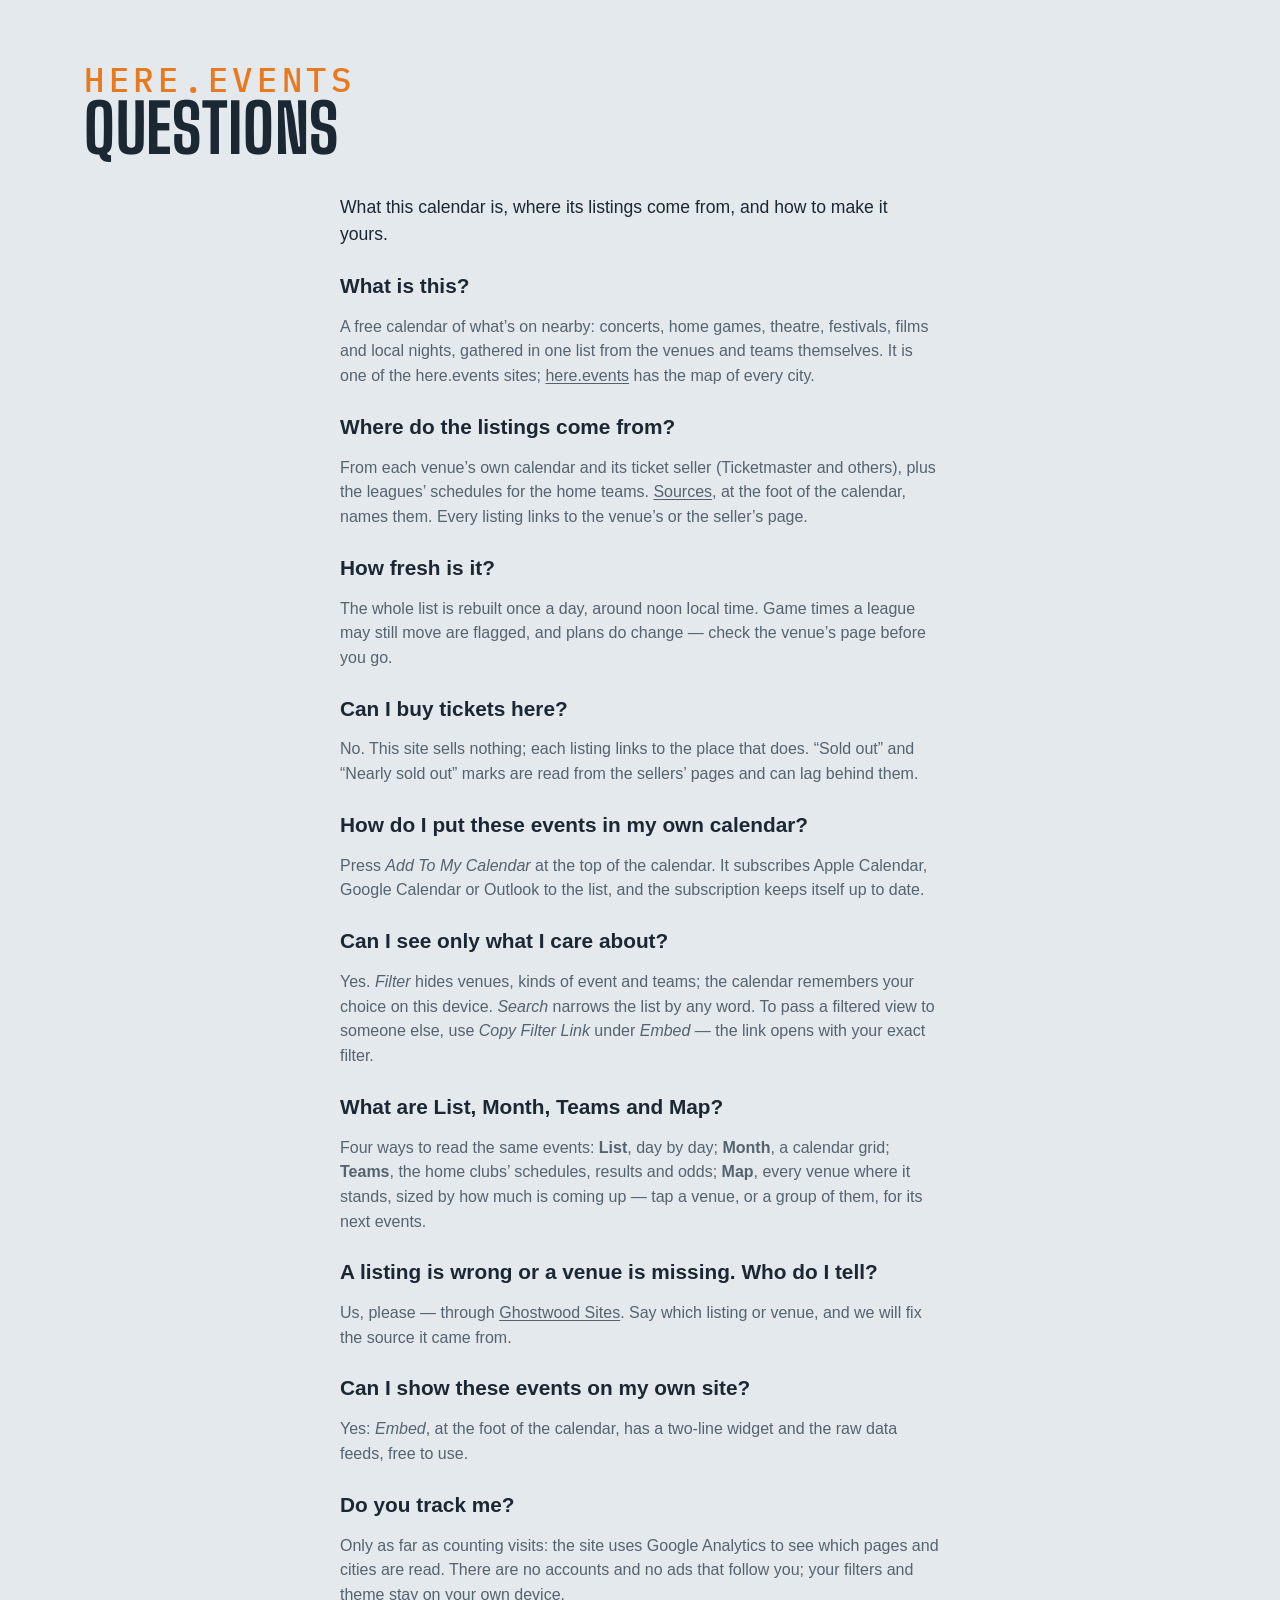
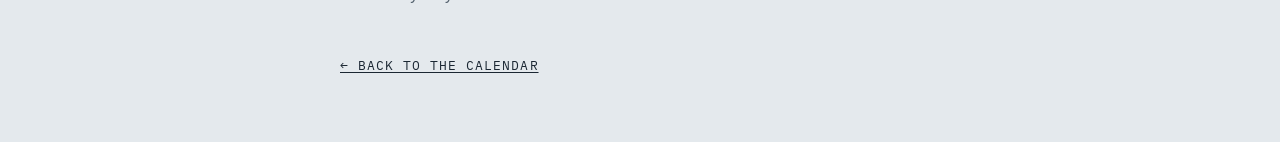
==== commit bcd8fc65: "Sources and About Us as their own pages, FAQ the same on every site, More Cities centred Co-Authored" ====
--- a/site/faq.html
+++ b/site/faq.html
@@ -43,11 +43,11 @@
 </svg>
 
 <!-- The FAQ (Steve, 2026-10-28, queued "creating a FAQ page"): one shared page for
-     every city; the city's name comes from its own city.js, so nothing here names a
-     place. Styled by .ad-page in styles.css, like Advertise. -->
+     every city, word for word, "here.events" over the heading on every site (Steve,
+     2026-10-29: "FAQ doesn't need the city/neighboorhood"). Styled by .ad-page in styles.css, like Advertise. -->
 <header class="masthead">
   <div class="masthead-text">
-    <p class="eyebrow" id="faqCity">here.events</p>
+    <p class="eyebrow">here.events</p>
     <h1>Questions</h1>
   </div>
 </header>
@@ -58,7 +58,7 @@
   <p>A free calendar of what’s on nearby: concerts, home games, theatre, festivals, films and local nights, gathered in one list from the venues and teams themselves. It is one of the here.events sites; <a href="https://here.events/">here.events</a> has the map of every city.</p>
 
   <h2>Where do the listings come from?</h2>
-  <p>From each venue’s own calendar and its ticket seller (Ticketmaster and others), plus the leagues’ schedules for the home teams. <em>Sources</em>, at the foot of the calendar, names them. Every listing links to the venue’s or the seller’s page.</p>
+  <p>From each venue’s own calendar and its ticket seller (Ticketmaster and others), plus the leagues’ schedules for the home teams. <a href="sources.html">Sources</a>, at the foot of the calendar, names them. Every listing links to the venue’s or the seller’s page.</p>
 
   <h2>How fresh is it?</h2>
   <p>The whole list is rebuilt once a day, around noon local time. Game times a league may still move are flagged, and plans do change — check the venue’s page before you go.</p>
@@ -86,9 +86,5 @@
 
   <a class="ad-back" href="./">← Back to the calendar</a>
 </main>
-<script>
-  // the city's name over the heading, as on its calendar page
-  try { var n = window.LQACity && LQACity.name; if (n) { document.getElementById('faqCity').textContent = n; document.title = 'Questions — ' + n + ' Events'; } } catch (e) {}
-</script>
 </body>
 </html>
--- a/site/styles.css
+++ b/site/styles.css
@@ -953,7 +953,13 @@
 /* two things across, one at each end — the credit and the links (the Updated
    stamp that sat dead centre between them was removed 2026-10-05, Steve) */
 @media (min-width: 641px) {
-  .foot-inner { display: grid; grid-template-columns: auto auto; justify-content: space-between; }
+  .foot-inner { display: grid; grid-template-columns: auto 1fr; }
+  /* the links fill the rest of the row, packed right; More Cities, first among
+     them, takes equal auto margins so it sits centred in the open space between
+     the credit and About (Steve, 2026-10-29: "more cities in the footer should be
+     centerd in this open space") */
+  footer .foot-links { justify-content: flex-end; }
+  footer #moreCities { margin-inline: auto; }
 }
 footer p { color: var(--ink-soft); font-size: .72rem; margin: 0; }
 .gw { display: flex; align-items: center; gap: .7rem; }
@@ -964,7 +970,7 @@
 footer .foot-links { order: 3; display: flex; align-items: center; gap: 1.2rem; }
 footer .foot-link { order: 1; } /* Advertise, Embed, Sources */
 footer #embed { order: 2; }
-footer .share.info { order: 3; position: relative; }
+footer #sources { order: 3; } /* a page link since 2026-10-29, still last on the row */
 /* the Advertise link: dressed as the Sources / Embed labels, after them */
 footer .foot-link { position: relative; top: -.5px; display: inline-flex; align-items: center; gap: .4rem; /* measured half a pixel under its neighbours' labels (Steve, 2026-09-15) */ font-family: var(--mono); font-size: .9rem; text-transform: uppercase; letter-spacing: .08em; color: var(--ink); text-decoration: none; padding: .2rem 0; white-space: nowrap; }
 footer .foot-link:hover { color: var(--ink-soft); }
@@ -980,10 +986,6 @@
 .ad-page ul { padding-left: 1.2rem; }
 .ad-page .ad-lead { font-size: 1.1rem; color: var(--ink); }
 .ad-page .ad-back { display: inline-block; margin-top: 2rem; font-family: var(--mono); font-size: .8rem; text-transform: uppercase; letter-spacing: .08em; color: var(--ink); }
-footer .info summary svg { width: 1.1rem; height: 1.1rem; }
-.info-body { width: min(18rem, 90vw); text-align: left; } /* the Embed panel's width; its own details box is only as wide as its label */
-.info-body h3 { font-size: 1.05rem; margin: 0 0 .4rem; }
-.info-body p { color: var(--ink-soft); margin: 0 0 .5rem; }
 footer .share summary { font-size: .9rem; white-space: nowrap; }
 .foot-inner.is-tight .share summary span, .foot-inner.is-tighter .gw-credit {
   position: absolute; width: 1px; height: 1px; overflow: hidden; clip: rect(0 0 0 0); white-space: nowrap;
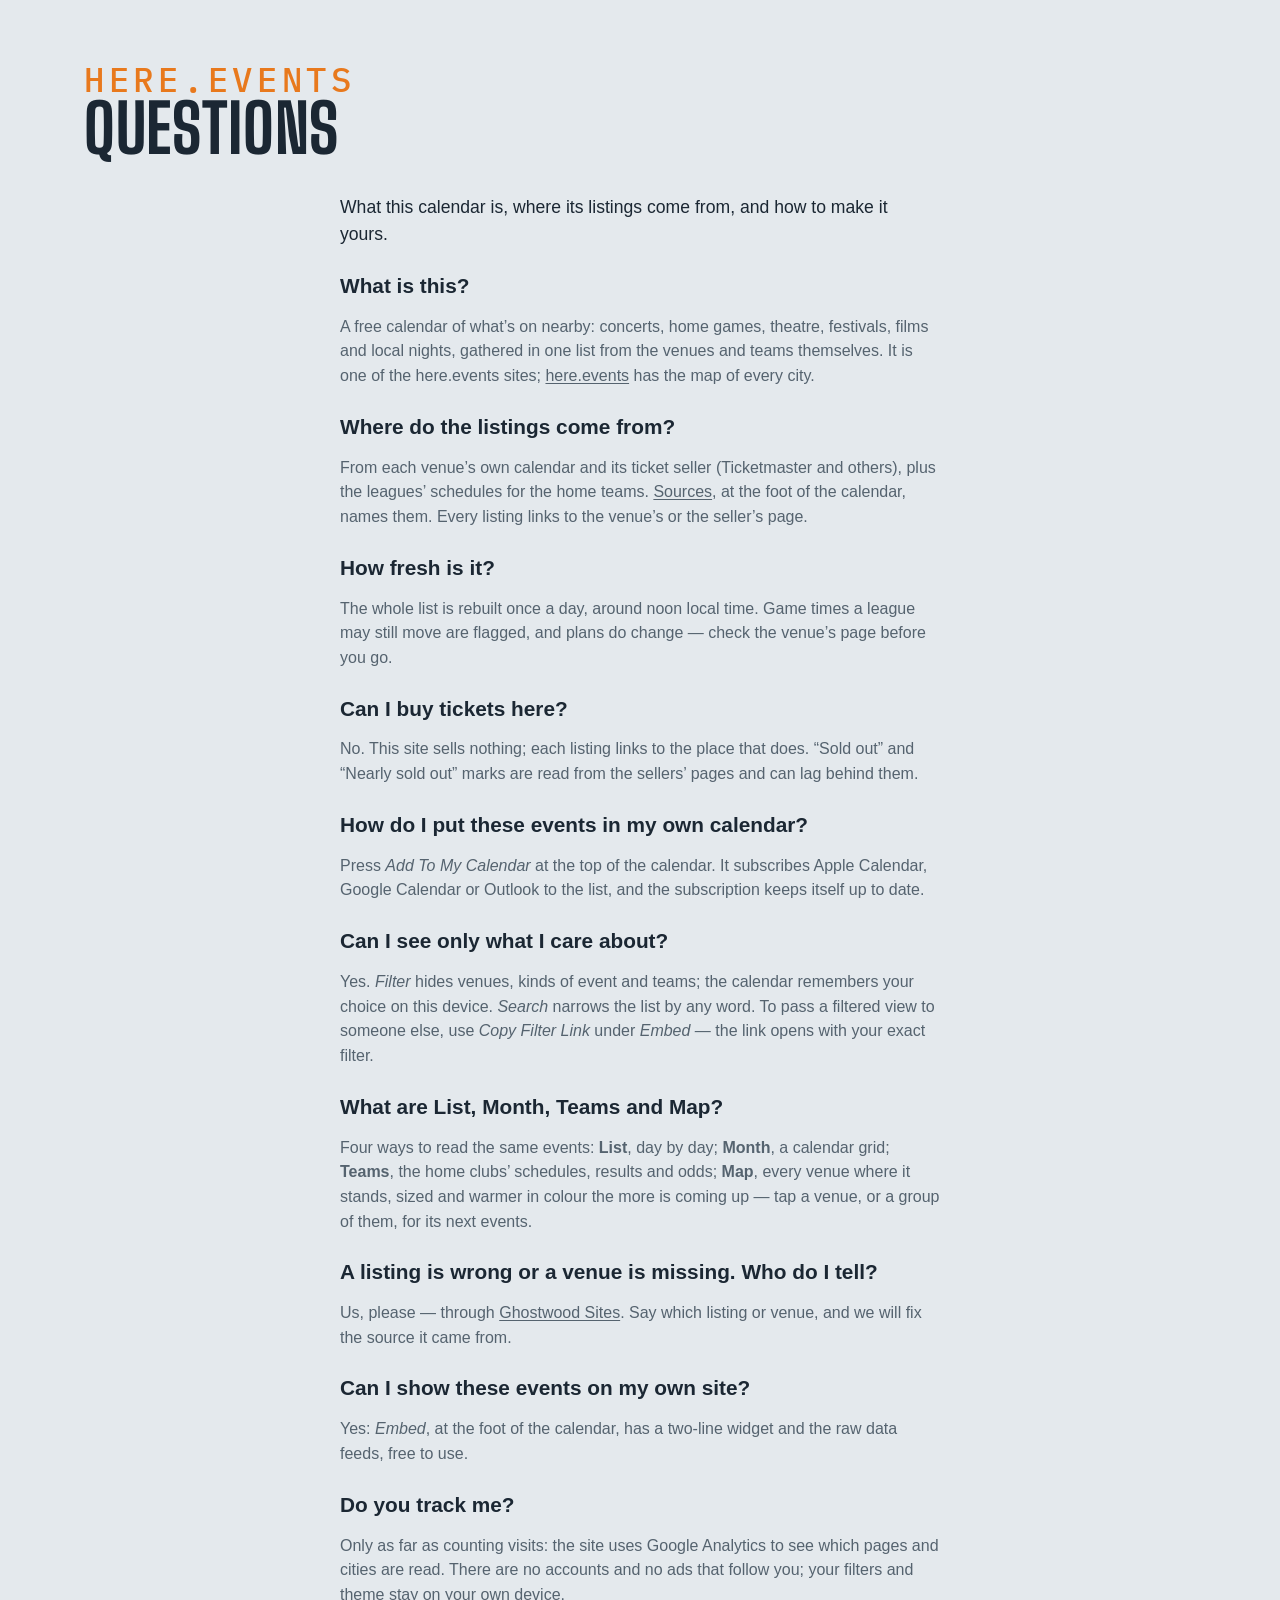
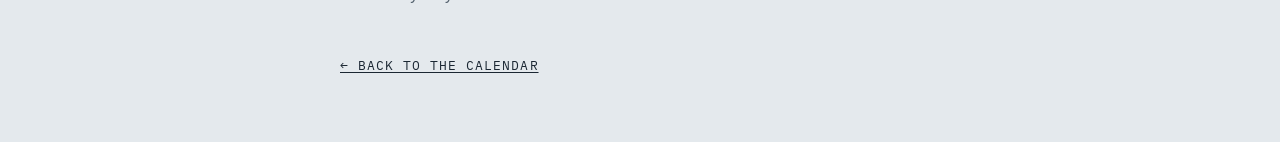
==== commit 9b9d541d: "FAQ: the Map's pins are warmer the more is coming up Co-Authored-By: Claude Opus 5.5 <noreply@anthro" ====
--- a/site/faq.html
+++ b/site/faq.html
@@ -73,7 +73,7 @@
   <p>Yes. <em>Filter</em> hides venues, kinds of event and teams; the calendar remembers your choice on this device. <em>Search</em> narrows the list by any word. To pass a filtered view to someone else, use <em>Copy Filter Link</em> under <em>Embed</em> — the link opens with your exact filter.</p>
 
   <h2>What are List, Month, Teams and Map?</h2>
-  <p>Four ways to read the same events: <strong>List</strong>, day by day; <strong>Month</strong>, a calendar grid; <strong>Teams</strong>, the home clubs’ schedules, results and odds; <strong>Map</strong>, every venue where it stands, sized by how much is coming up — tap a venue, or a group of them, for its next events.</p>
+  <p>Four ways to read the same events: <strong>List</strong>, day by day; <strong>Month</strong>, a calendar grid; <strong>Teams</strong>, the home clubs’ schedules, results and odds; <strong>Map</strong>, every venue where it stands, sized and warmer in colour the more is coming up — tap a venue, or a group of them, for its next events.</p>
 
   <h2>A listing is wrong or a venue is missing. Who do I tell?</h2>
   <p>Us, please — through <a href="https://ghostwoodlabs.com/" rel="noopener">Ghostwood Sites</a>. Say which listing or venue, and we will fix the source it came from.</p>
--- a/site/styles.css
+++ b/site/styles.css
@@ -2003,6 +2003,12 @@
 .lm-pop .lm-branch-n { flex: none; font-family: var(--mono); font-size: .72rem; letter-spacing: .04em; color: var(--ink-soft); }
 .lm-pop .lm-branch-body { margin: 0 0 .5rem .5rem; padding-left: 1.05rem; border-left: 2px solid var(--line); } /* the thread line */
 .lm-pop .lm-branch-body .lm-foot { margin-bottom: .1rem; }
+.lm-heat { pointer-events: none; } /* the heat map's glow under the pins (2026-10-30) */
+:root[data-theme="dark"] .lm-heat { mix-blend-mode: screen; }
+@media (prefers-color-scheme: dark) { :root:not([data-theme="light"]) .lm-heat { mix-blend-mode: screen; } }
+.lm-heat-key { display: inline-flex; align-items: center; gap: .45em; }
+.lm-heat-key[hidden] { display: none; }
+.lm-heat-key i { display: inline-block; width: 5.5em; height: .62em; border-radius: .31em; background: linear-gradient(90deg, rgb(253,230,160), rgb(247,178,82), rgb(234,112,52), rgb(196,52,44), rgb(128,22,38)); }
 .lm-caption .lm-note { color: var(--ink); text-transform: none; letter-spacing: 0; font-family: var(--body); font-size: .8rem; }
 .lm-caption { display: flex; justify-content: center; gap: 1rem; flex-wrap: wrap; margin: .55rem auto 0; width: 100%; min-height: 1.6em; font-family: var(--mono); font-size: .68rem; letter-spacing: .08em; text-transform: uppercase; color: var(--ink-soft); }
 /* the pin's card: the month view's day card (.mb-pop), with the room's own site at its foot */
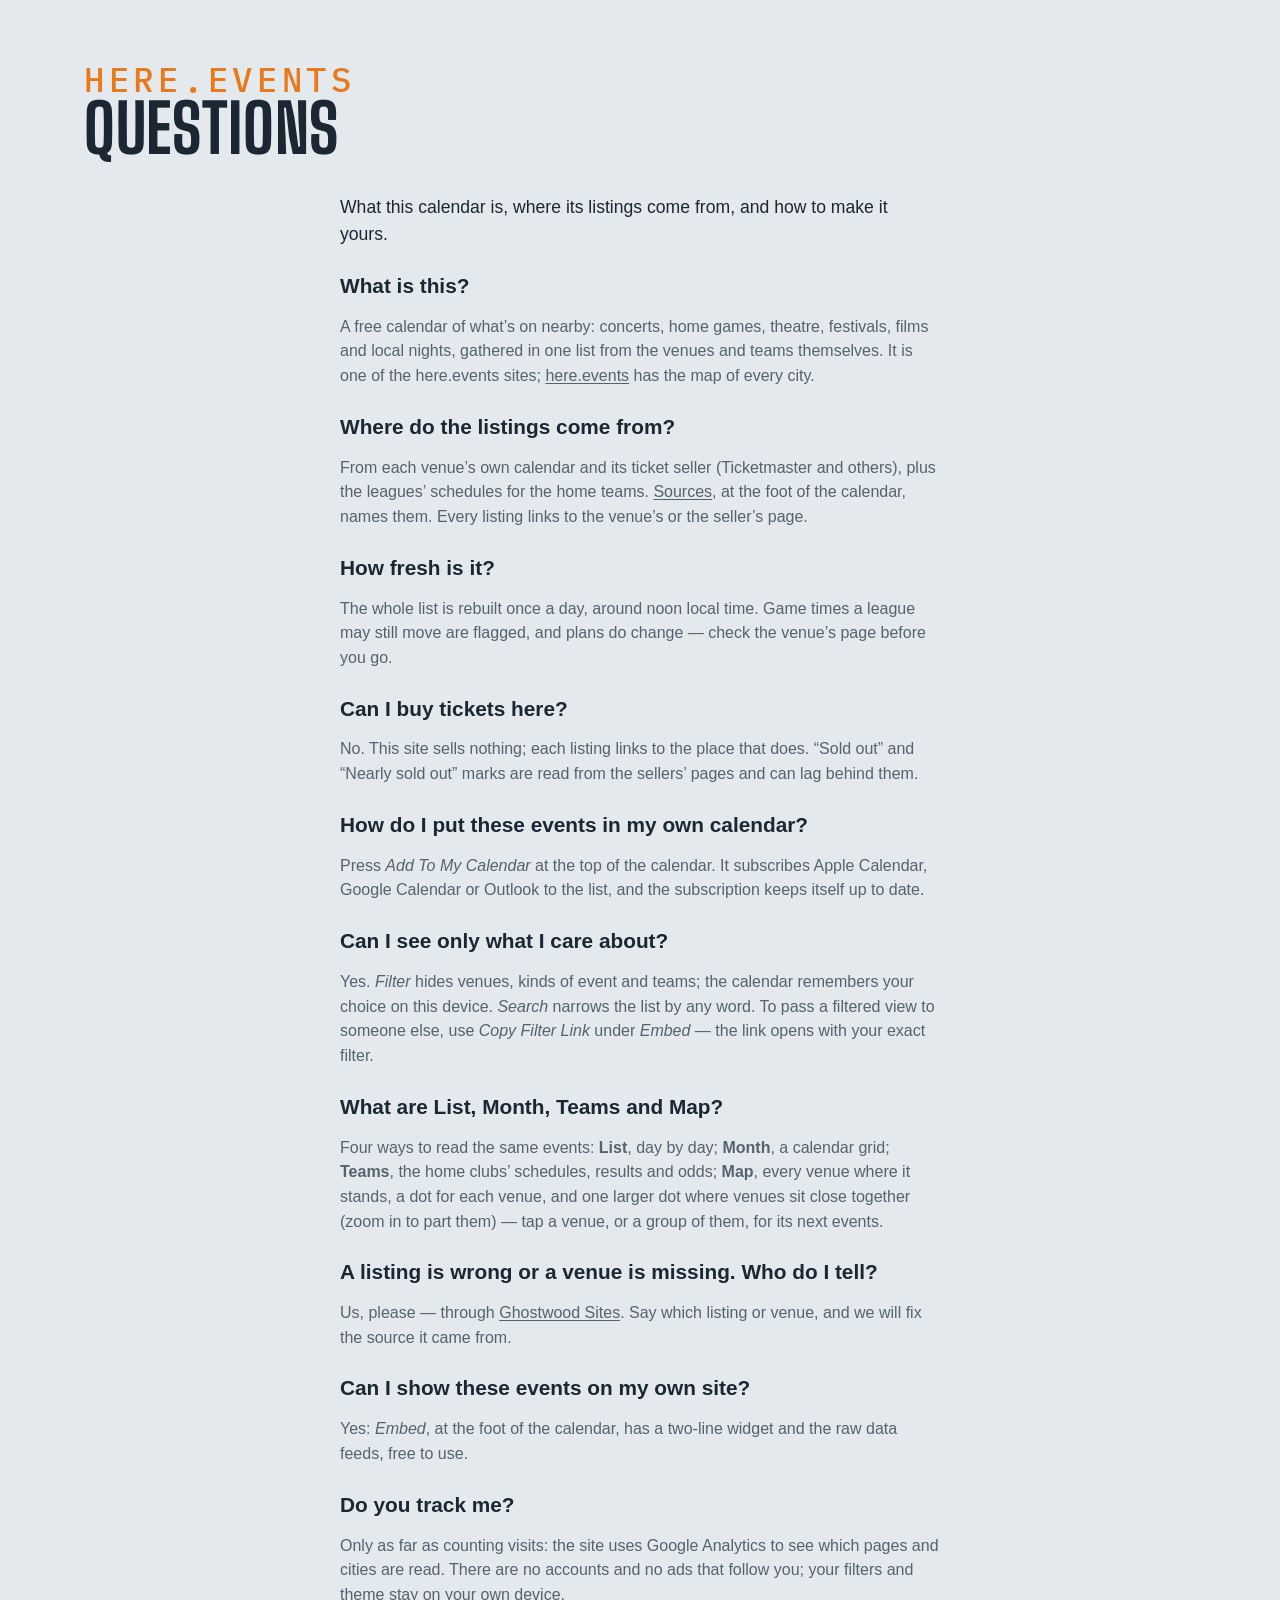
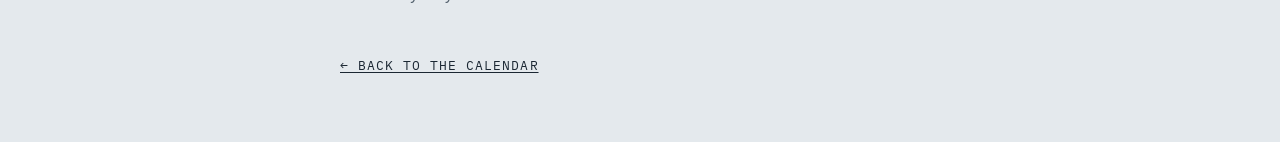
==== commit 00e52c27: "Map view: one orange dot per venue, sized by the venues it holds Ghostwood orange in both themes, no" ====
--- a/site/faq.html
+++ b/site/faq.html
@@ -73,7 +73,7 @@
   <p>Yes. <em>Filter</em> hides venues, kinds of event and teams; the calendar remembers your choice on this device. <em>Search</em> narrows the list by any word. To pass a filtered view to someone else, use <em>Copy Filter Link</em> under <em>Embed</em> — the link opens with your exact filter.</p>
 
   <h2>What are List, Month, Teams and Map?</h2>
-  <p>Four ways to read the same events: <strong>List</strong>, day by day; <strong>Month</strong>, a calendar grid; <strong>Teams</strong>, the home clubs’ schedules, results and odds; <strong>Map</strong>, every venue where it stands, sized and warmer in colour the more is coming up — tap a venue, or a group of them, for its next events.</p>
+  <p>Four ways to read the same events: <strong>List</strong>, day by day; <strong>Month</strong>, a calendar grid; <strong>Teams</strong>, the home clubs’ schedules, results and odds; <strong>Map</strong>, every venue where it stands, a dot for each venue, and one larger dot where venues sit close together (zoom in to part them) — tap a venue, or a group of them, for its next events.</p>
 
   <h2>A listing is wrong or a venue is missing. Who do I tell?</h2>
   <p>Us, please — through <a href="https://ghostwoodlabs.com/" rel="noopener">Ghostwood Sites</a>. Say which listing or venue, and we will fix the source it came from.</p>
--- a/site/styles.css
+++ b/site/styles.css
@@ -1962,11 +1962,14 @@
 .lm-water-name { font-family: var(--body); font-style: italic; letter-spacing: .04em; fill: color-mix(in srgb, var(--ink) 55%, #4da3f0); pointer-events: none; }
 .lm-peak { fill: none; stroke: var(--ink-soft); stroke-width: calc(var(--u, 1) * 1.2); stroke-linejoin: round; }
 .lm-peak-name { font-family: var(--mono); letter-spacing: .06em; fill: var(--ink-soft); opacity: .8; paint-order: stroke; stroke: var(--mist); stroke-width: calc(var(--u, 1) * 3); pointer-events: none; }
+:root { --lm-dot: #e8791d; } /* the map's dots: the Ghostwood orange, one shade per theme (Steve, 2026-10-30) */
+:root[data-theme="dark"] { --lm-dot: #f08a33; }
+@media (prefers-color-scheme: dark) { :root:not([data-theme="light"]) { --lm-dot: #f08a33; } }
 .lm-pin { cursor: pointer; outline: none; }
-.lm-pin circle { stroke: var(--mist); stroke-width: calc(var(--u, 1) * 1.6); transition: stroke-width .12s; }
-.lm-pin.is-empty circle { fill: var(--mist); stroke: var(--pin); stroke-dasharray: calc(var(--u, 1) * 2) calc(var(--u, 1) * 2); } /* nothing upcoming under the filters: a hollow ring in the room's colour */
+.lm-pin circle { fill: var(--pin); stroke: var(--mist); stroke-width: calc(var(--u, 1) * 1.6); transition: stroke-width .12s; }
+.lm-pin.is-empty circle { fill: var(--mist); stroke: var(--pin); stroke-dasharray: calc(var(--u, 1) * 2) calc(var(--u, 1) * 2); } /* nothing upcoming under the filters: a hollow ring */
 .lm-pin:hover circle, .lm-pin:focus-visible circle, .lm-pin.is-open circle { stroke: var(--ink); stroke-width: calc(var(--u, 1) * 2.4); }
-.lm-pin .lm-n { font-family: var(--mono); font-weight: 700; fill: var(--mist); text-anchor: middle; pointer-events: none; }
+.lm-pin .lm-n { font-family: var(--mono); font-weight: 700; fill: #141a20; text-anchor: middle; pointer-events: none; }
 .lm-pin.is-empty .lm-n { fill: var(--pin); }
 .lm-pin .lm-name { font-family: var(--body); font-weight: 600; fill: var(--ink); paint-order: stroke; stroke: var(--mist); stroke-width: calc(var(--u, 1) * 3.2); stroke-linejoin: round; pointer-events: none; }
 .lm-pin.is-empty .lm-name { fill: var(--ink-soft); font-weight: 500; }
@@ -1990,7 +1993,6 @@
 @keyframes lm-pulse { 0% { fill-opacity: .22; } 100% { fill-opacity: .08; } }
 .lm-pin.is-city circle { opacity: .78; } /* the rest of the city on a neighbourhood map: a shade quieter than the neighbourhood's own rooms */
 .lm-pin.is-city .lm-name { font-weight: 500; fill: var(--ink-soft); }
-.lm-pin .lm-stack { stroke: var(--mist); stroke-width: calc(var(--u, 1) * 1.6); } /* a group of venues (Steve, 2026-10-28): the next venues' discs peek out behind the first */
 .lm-pin.is-group .lm-name { font-weight: 700; }
 /* a group's card: one row a venue, folded like a reddit thread — [+] opens its next events under a thread line, [–] folds them */
 .lm-pop .lm-tree { margin: 0 0 .3rem; }
@@ -2003,12 +2005,6 @@
 .lm-pop .lm-branch-n { flex: none; font-family: var(--mono); font-size: .72rem; letter-spacing: .04em; color: var(--ink-soft); }
 .lm-pop .lm-branch-body { margin: 0 0 .5rem .5rem; padding-left: 1.05rem; border-left: 2px solid var(--line); } /* the thread line */
 .lm-pop .lm-branch-body .lm-foot { margin-bottom: .1rem; }
-.lm-heat { pointer-events: none; } /* the heat map's glow under the pins (2026-10-30) */
-:root[data-theme="dark"] .lm-heat { mix-blend-mode: screen; }
-@media (prefers-color-scheme: dark) { :root:not([data-theme="light"]) .lm-heat { mix-blend-mode: screen; } }
-.lm-heat-key { display: inline-flex; align-items: center; gap: .45em; }
-.lm-heat-key[hidden] { display: none; }
-.lm-heat-key i { display: inline-block; width: 5.5em; height: .62em; border-radius: .31em; background: linear-gradient(90deg, rgb(253,230,160), rgb(247,178,82), rgb(234,112,52), rgb(196,52,44), rgb(128,22,38)); }
 .lm-caption .lm-note { color: var(--ink); text-transform: none; letter-spacing: 0; font-family: var(--body); font-size: .8rem; }
 .lm-caption { display: flex; justify-content: center; gap: 1rem; flex-wrap: wrap; margin: .55rem auto 0; width: 100%; min-height: 1.6em; font-family: var(--mono); font-size: .68rem; letter-spacing: .08em; text-transform: uppercase; color: var(--ink-soft); }
 /* the pin's card: the month view's day card (.mb-pop), with the room's own site at its foot */
